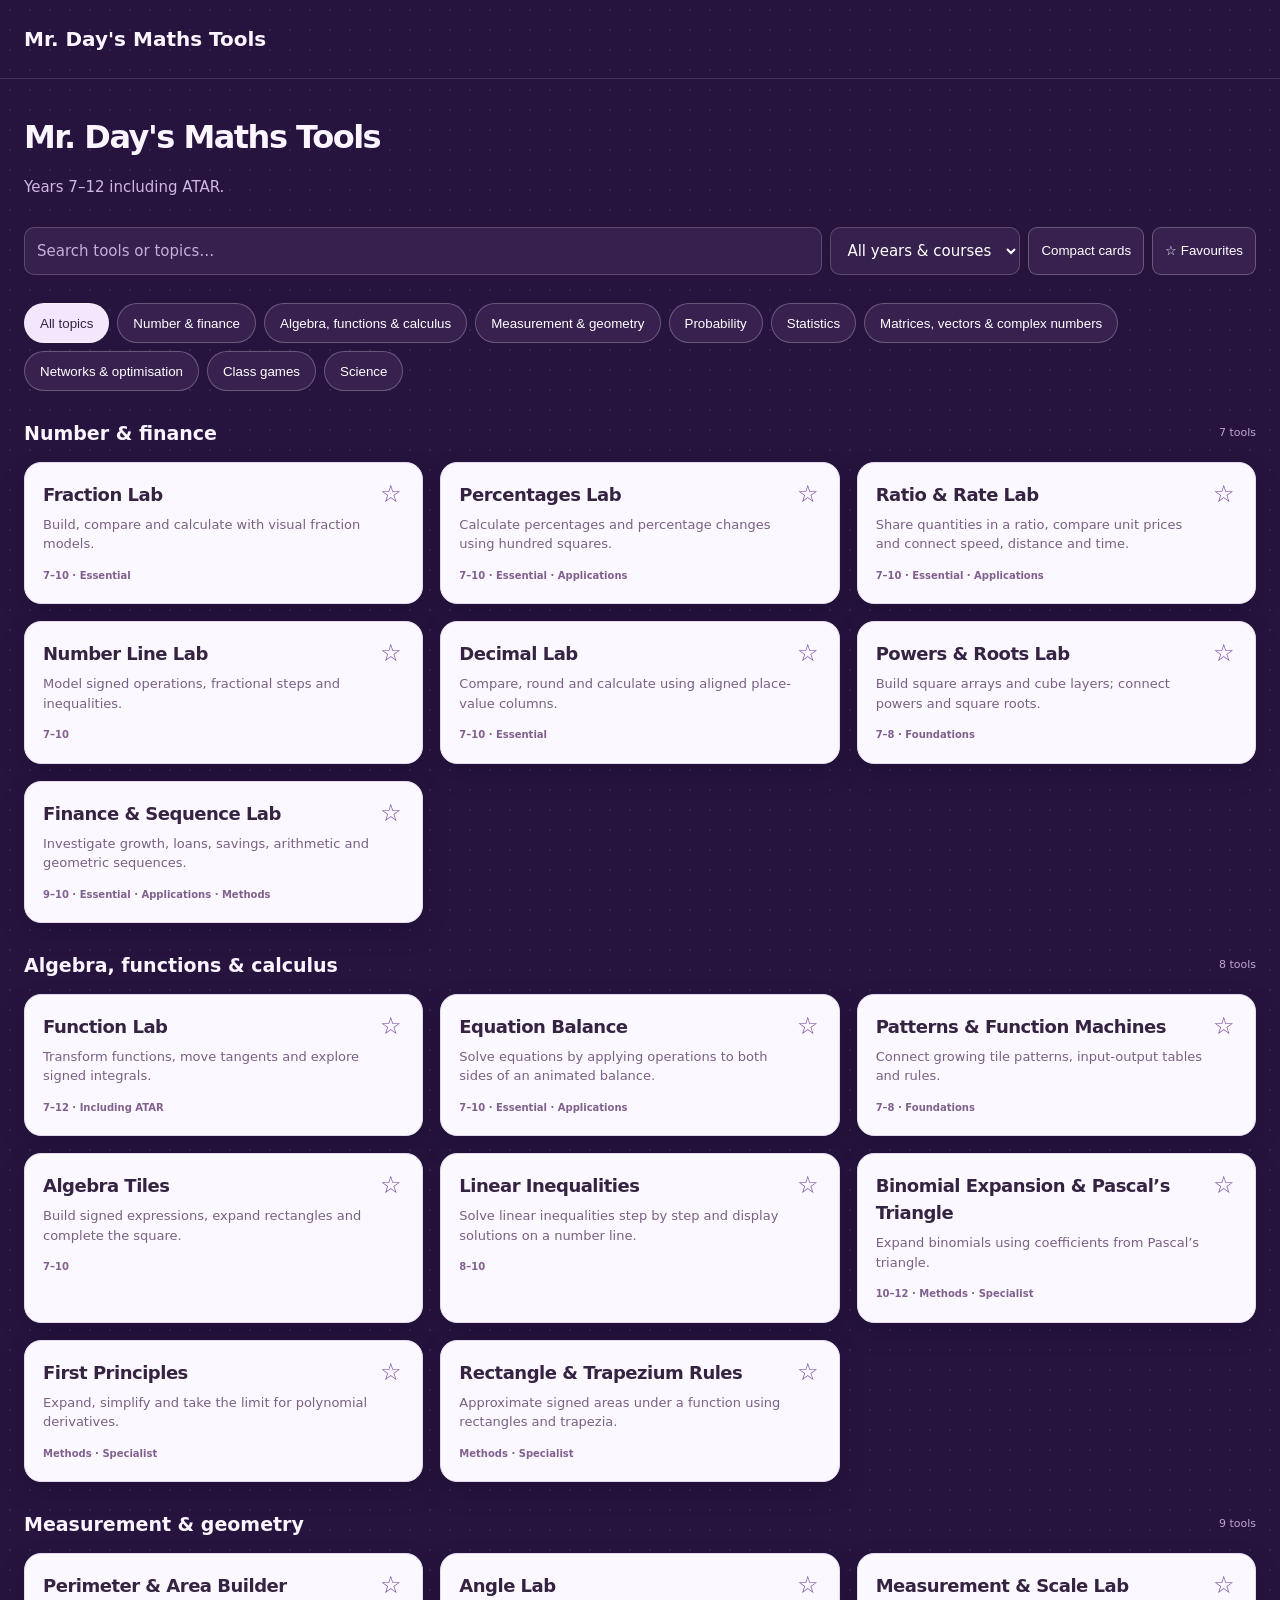
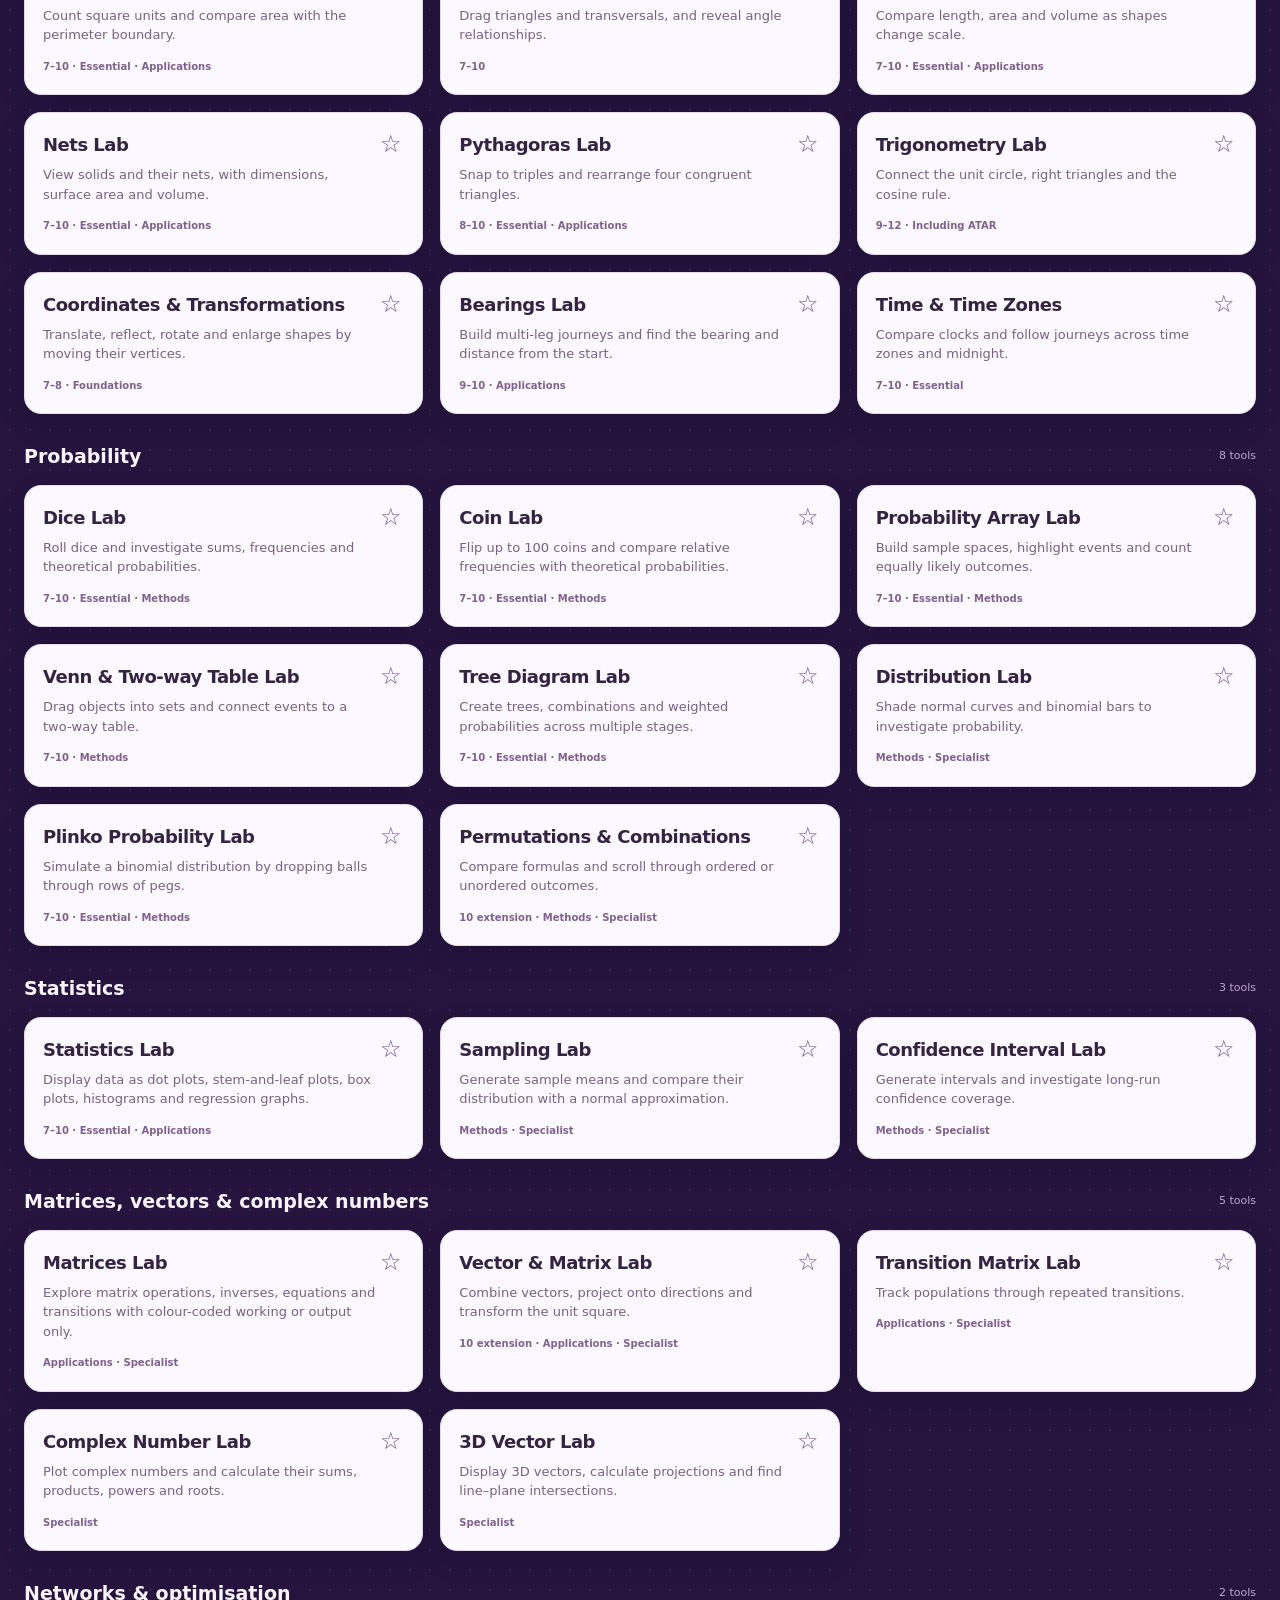
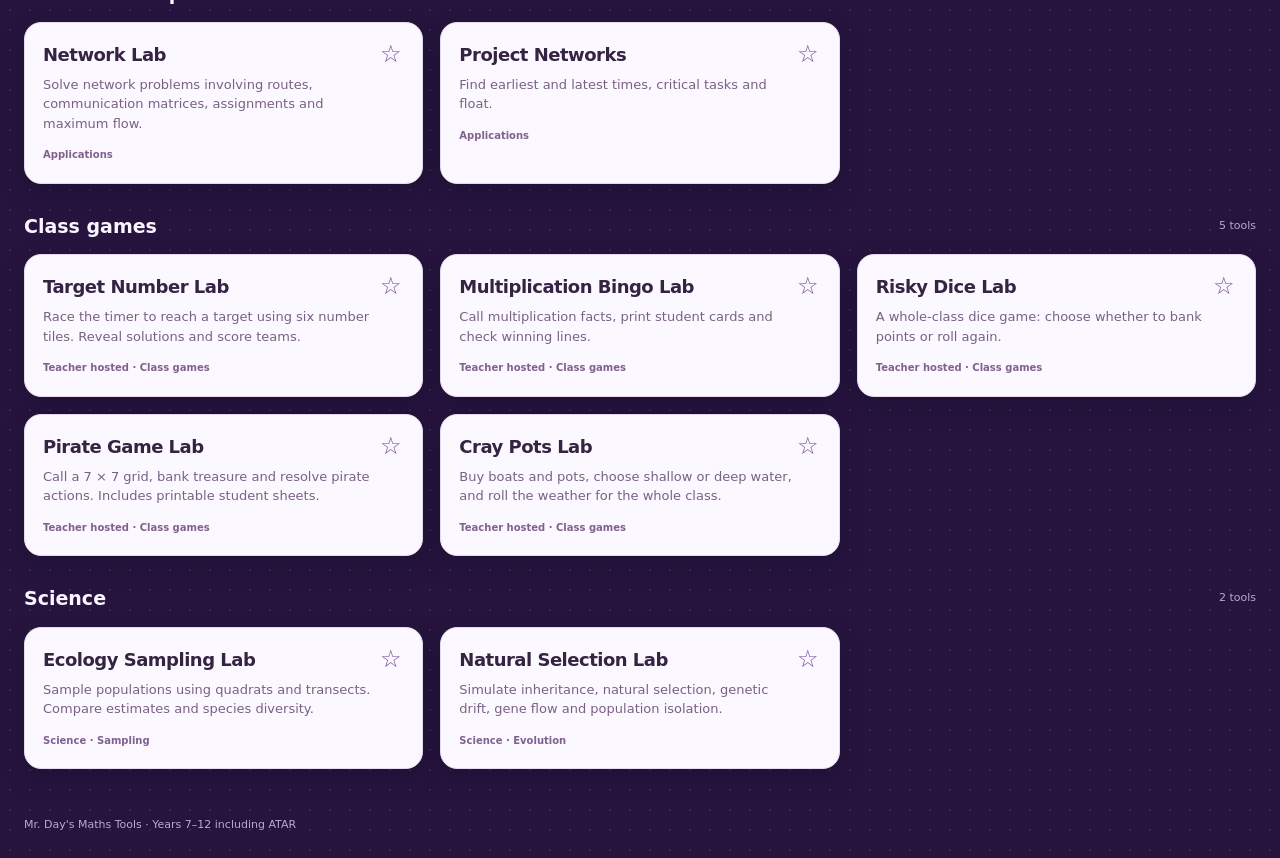
==== docs/index.html @ 94aa024f "Add Applications and Specialist matrices lab with colour-coded working" ====
<!doctype html><html lang="en"><head><meta charset="utf-8"><meta name="viewport" content="width=device-width,initial-scale=1"><meta name="description" content="Interactive mathematics tools for Years 7–12 including ATAR."><title>Mr. Day's Maths Tools</title><style>*{box-sizing:border-box}body{margin:0;background:#26143e radial-gradient(#b99bdf20 1px,transparent 1px);background-size:20px 20px;color:#faf5ff;font:15px/1.5 system-ui,sans-serif}header,main,footer{max-width:1280px;margin:auto;padding:24px}header{border-bottom:1px solid #ffffff20;font-size:20px;font-weight:750}h1{font-size:clamp(32px,4vw,48px);letter-spacing:-1.5px;margin:10px 0}p{color:#ceb8dc}.filters{display:flex;gap:12px;flex-wrap:wrap;margin:25px 0}input,select{font:inherit;border:1px solid #ffffff30;border-radius:10px;padding:12px;background:#36204e;color:#fff}input{flex:1;min-width:200px}input::placeholder{color:#c6aed9}.category{display:flex;justify-content:space-between;align-items:center;margin:28px 0 14px}h2{font-size:19px;margin:0}.category span{font-size:11px;color:#bea5d1}.cards{display:grid;grid-template-columns:repeat(3,1fr);gap:17px}.card{display:flex;flex-direction:column;text-decoration:none;color:#352342;background:#fcf8ff;border:1px solid #e5d9ee;border-radius:17px;padding:23px;box-shadow:0 10px 24px #10051f35;transition:transform .15s}.card:hover{transform:translateY(-3px)}.icon{font-size:38px;color:var(--accent);line-height:1.2}.card h3{font-size:21px;margin:15px 0 5px;letter-spacing:-.5px}.card p{color:#786183;font-size:13px;flex:1;margin:6px 0 14px}.meta{font-size:10px;font-weight:650;color:#80618e}.open{align-self:flex-start;background:#e7433d;color:white;padding:9px 13px;border-radius:8px;font-size:11px;font-weight:700;margin-top:16px}footer{font-size:11px;color:#bfa6d3}a:focus-visible,input:focus-visible,select:focus-visible{outline:3px solid #e5b95b;outline-offset:4px}[hidden]{display:none!important}#empty{padding:40px;color:#d7c1e6}@media(max-width:900px){.cards{grid-template-columns:repeat(2,1fr)}}@media(max-width:560px){.cards{grid-template-columns:1fr}header,main,footer{padding:18px}.filters select{width:100%}}@media(prefers-reduced-motion:reduce){.card{transition:none}}</style></head><body><header>Mr. Day's Maths Tools</header><main><h1>Mr. Day's Maths Tools</h1><p>Years 7–12 including ATAR.</p><div class="filters"><input id="search" aria-label="Search tools" placeholder="Search tools or topics…" type="search"><select id="course" aria-label="Filter by course"><option value="all">All year levels & courses</option value="junior">Years 7–10</option><option value="essential">Year 11–12 Essential (General)</option><option value="applications">Year 11–12 Applications (ATAR)</option><option value="methods">Year 11–12 Methods (ATAR)</option><option value="specialist">Year 11–12 Specialist (ATAR)</option></select></div><section><div class="category"><h2>Number &amp; finance</h2><span class="count">7 tools</span></div><div class="cards"><a class="card" href="fraction-lab/" data-course="junior essential" style="--accent:#168477"><div class="icon" aria-hidden="true">▥</div><h3>Fraction Lab</h3><p>Build, compare and calculate with visual fraction models.</p><span class="meta">7–10 · Essential</span><span class="open">Open tool ↗</span></a><a class="card" href="labs/#percentages" data-course="junior essential applications" style="--accent:#078477"><div class="icon" aria-hidden="true">%</div><h3>Percentages Lab</h3><p>Calculate percentages and percentage changes using hundred squares.</p><span class="meta">7–10 · Essential · Applications</span><span class="open">Open tool ↗</span></a><a class="card" href="labs/#ratios" data-course="junior essential applications" style="--accent:#8050b4"><div class="icon" aria-hidden="true">∶</div><h3>Ratio &amp; Rate Lab</h3><p>Share quantities in a ratio, compare unit prices and connect speed, distance and time.</p><span class="meta">7–10 · Essential · Applications</span><span class="open">Open tool ↗</span></a><a class="card" href="labs/#numberline" data-course="junior" style="--accent:#168477"><div class="icon" aria-hidden="true">↔</div><h3>Number Line Lab</h3><p>Model signed operations, fractional steps and inequalities.</p><span class="meta">7–10</span><span class="open">Open tool ↗</span></a><a class="card" href="labs/#decimals" data-course="junior essential" style="--accent:#078477"><div class="icon" aria-hidden="true">0.1</div><h3>Decimal Lab</h3><p>Compare, round and calculate using aligned place-value columns.</p><span class="meta">7–10 · Essential</span><span class="open">Open tool ↗</span></a><a class="card" href="labs/#powers" data-course="junior" style="--accent:#078477"><div class="icon" aria-hidden="true">n²</div><h3>Powers & Roots Lab</h3><p>Build square arrays and cube layers; connect powers and square roots.</p><span class="meta">7–8 · Foundations</span><span class="open">Open tool ↗</span></a><a class="card" href="labs/#finance" data-course="junior essential applications methods" style="--accent:#bd6d21"><div class="icon" aria-hidden="true">↗</div><h3>Finance &amp; Sequence Lab</h3><p>Investigate growth, loans, savings, arithmetic and geometric sequences.</p><span class="meta">9–10 · Essential · Applications · Methods</span><span class="open">Open tool ↗</span></a></div></section>
<section><div class="category"><h2>Algebra, functions &amp; calculus</h2><span class="count">8 tools</span></div><div class="cards"><a class="card" href="labs/#functions" data-course="junior essential applications methods specialist" style="--accent:#168477"><div class="icon" aria-hidden="true">ƒ</div><h3>Function Lab</h3><p>Transform functions, move tangents and explore signed integrals.</p><span class="meta">7–12 · Including ATAR</span><span class="open">Open tool ↗</span></a><a class="card" href="equation-balance/" data-course="junior essential applications" style="--accent:#8050b4"><div class="icon" aria-hidden="true">⚖</div><h3>Equation Balance</h3><p>Solve equations by applying operations to both sides of an animated balance.</p><span class="meta">7–10 · Essential · Applications</span><span class="open">Open tool ↗</span></a><a class="card" href="labs/#patterns" data-course="junior" style="--accent:#078477"><div class="icon" aria-hidden="true">→</div><h3>Patterns & Function Machines</h3><p>Connect growing tile patterns, input-output tables and rules.</p><span class="meta">7–8 · Foundations</span><span class="open">Open tool ↗</span></a><a class="card" href="labs/#tiles" data-course="junior" style="--accent:#168477"><div class="icon" aria-hidden="true">x²</div><h3>Algebra Tiles</h3><p>Build signed expressions, expand rectangles and complete the square.</p><span class="meta">7–10</span><span class="open">Open tool ↗</span></a><a class="card" href="labs/#inequalities" data-course="junior" style="--accent:#168477"><div class="icon" aria-hidden="true">≤</div><h3>Linear Inequalities</h3><p>Solve linear inequalities step by step and display solutions on a number line.</p><span class="meta">8–10</span><span class="open">Open tool ↗</span></a><a class="card" href="labs/#binomial" data-course="junior methods specialist" style="--accent:#168477"><div class="icon" aria-hidden="true">(a+b)ⁿ</div><h3>Binomial Expansion &amp; Pascal’s Triangle</h3><p>Expand binomials using coefficients from Pascal’s triangle.</p><span class="meta">10–12 · Methods · Specialist</span><span class="open">Open tool ↗</span></a><a class="card" href="labs/#calculus" data-course="methods specialist" style="--accent:#168477"><div class="icon" aria-hidden="true">∫</div><h3>First Principles</h3><p>Expand, simplify and take the limit for polynomial derivatives.</p><span class="meta">Methods · Specialist</span><span class="open">Open tool ↗</span></a><a class="card" href="labs/#integration" data-course="methods specialist" style="--accent:#168477"><div class="icon" aria-hidden="true">∫</div><h3>Rectangle &amp; Trapezium Rules</h3><p>Approximate signed areas under a function using rectangles and trapezia.</p><span class="meta">Methods · Specialist</span><span class="open">Open tool ↗</span></a></div></section>
<section><div class="category"><h2>Measurement &amp; geometry</h2><span class="count">9 tools</span></div><div class="cards"><a class="card" href="labs/#area" data-course="junior essential applications" style="--accent:#078477"><div class="icon" aria-hidden="true">▦</div><h3>Perimeter & Area Builder</h3><p>Count square units and compare area with the perimeter boundary.</p><span class="meta">7–10 · Essential · Applications</span><span class="open">Open tool ↗</span></a><a class="card" href="labs/#angles" data-course="junior" style="--accent:#168477"><div class="icon" aria-hidden="true">∠</div><h3>Angle Lab</h3><p>Drag triangles and transversals, and reveal angle relationships.</p><span class="meta">7–10</span><span class="open">Open tool ↗</span></a><a class="card" href="labs/#measurement" data-course="junior essential applications" style="--accent:#8050b4"><div class="icon" aria-hidden="true">◇</div><h3>Measurement &amp; Scale Lab</h3><p>Compare length, area and volume as shapes change scale.</p><span class="meta">7–10 · Essential · Applications</span><span class="open">Open tool ↗</span></a><a class="card" href="labs/#nets" data-course="junior essential applications" style="--accent:#168477"><div class="icon" aria-hidden="true">⬡</div><h3>Nets Lab</h3><p>View solids and their nets, with dimensions, surface area and volume.</p><span class="meta">7–10 · Essential · Applications</span><span class="open">Open tool ↗</span></a><a class="card" href="labs/#pythagoras" data-course="junior essential applications" style="--accent:#168477"><div class="icon" aria-hidden="true">√</div><h3>Pythagoras Lab</h3><p>Snap to triples and rearrange four congruent triangles.</p><span class="meta">8–10 · Essential · Applications</span><span class="open">Open tool ↗</span></a><a class="card" href="labs/#trigonometry" data-course="junior essential applications methods specialist" style="--accent:#168477"><div class="icon" aria-hidden="true">△</div><h3>Trigonometry Lab</h3><p>Connect the unit circle, right triangles and the cosine rule.</p><span class="meta">9–12 · Including ATAR</span><span class="open">Open tool ↗</span></a><a class="card" href="labs/#transformations" data-course="junior" style="--accent:#078477"><div class="icon" aria-hidden="true">↗</div><h3>Coordinates & Transformations</h3><p>Translate, reflect, rotate and enlarge shapes by moving their vertices.</p><span class="meta">7–8 · Foundations</span><span class="open">Open tool ↗</span></a><a class="card" href="labs/#bearings" data-course="junior applications" style="--accent:#287caf"><div class="icon" aria-hidden="true">↗</div><h3>Bearings Lab</h3><p>Build multi-leg journeys and find the bearing and distance from the start.</p><span class="meta">9–10 · Applications</span><span class="open">Open tool ↗</span></a><a class="card" href="labs/#timezones" data-course="junior essential" style="--accent:#078477"><div class="icon" aria-hidden="true">◷</div><h3>Time & Time Zones</h3><p>Compare clocks and follow journeys across time zones and midnight.</p><span class="meta">7–10 · Essential</span><span class="open">Open tool ↗</span></a></div></section>
<section><div class="category"><h2>Probability</h2><span class="count">8 tools</span></div><div class="cards"><a class="card" href="dice-lab/" data-course="junior essential methods" style="--accent:#bd6d21"><div class="icon" aria-hidden="true">⚄</div><h3>Dice Lab</h3><p>Roll dice and investigate sums, frequencies and theoretical probabilities.</p><span class="meta">7–10 · Essential · Methods</span><span class="open">Open tool ↗</span></a><a class="card" href="coin-lab/" data-course="junior essential methods" style="--accent:#8050b4"><div class="icon" aria-hidden="true">◉</div><h3>Coin Lab</h3><p>Flip up to 100 coins and compare relative frequencies with theoretical probabilities.</p><span class="meta">7–10 · Essential · Methods</span><span class="open">Open tool ↗</span></a><a class="card" href="labs/#arrays" data-course="junior essential methods" style="--accent:#8050b4"><div class="icon" aria-hidden="true">▦</div><h3>Probability Array Lab</h3><p>Build sample spaces, highlight events and count equally likely outcomes.</p><span class="meta">7–10 · Essential · Methods</span><span class="open">Open tool ↗</span></a><a class="card" href="labs/#venn" data-course="junior methods" style="--accent:#168477"><div class="icon" aria-hidden="true">∪</div><h3>Venn &amp; Two-way Table Lab</h3><p>Drag objects into sets and connect events to a two-way table.</p><span class="meta">7–10 · Methods</span><span class="open">Open tool ↗</span></a><a class="card" href="tree-lab/" data-course="junior essential methods" style="--accent:#168477"><div class="icon" aria-hidden="true">⑂</div><h3>Tree Diagram Lab</h3><p>Create trees, combinations and weighted probabilities across multiple stages.</p><span class="meta">7–10 · Essential · Methods</span><span class="open">Open tool ↗</span></a><a class="card" href="labs/#distributions" data-course="methods specialist" style="--accent:#bd6d21"><div class="icon" aria-hidden="true">∩</div><h3>Distribution Lab</h3><p>Shade normal curves and binomial bars to investigate probability.</p><span class="meta">Methods · Specialist</span><span class="open">Open tool ↗</span></a><a class="card" href="plinko-lab/" data-course="junior essential methods" style="--accent:#bd8a2e"><div class="icon" aria-hidden="true">⠿</div><h3>Plinko Probability Lab</h3><p>Simulate a binomial distribution by dropping balls through rows of pegs.</p><span class="meta">7–10 · Essential · Methods</span><span class="open">Open tool ↗</span></a><a class="card" href="labs/#counting" data-course="junior methods specialist" style="--accent:#168477"><div class="icon" aria-hidden="true">n!</div><h3>Permutations &amp; Combinations</h3><p>Compare formulas and scroll through ordered or unordered outcomes.</p><span class="meta">10 extension · Methods · Specialist</span><span class="open">Open tool ↗</span></a></div></section>
<section><div class="category"><h2>Statistics</h2><span class="count">3 tools</span></div><div class="cards"><a class="card" href="labs/#statistics" data-course="junior essential applications" style="--accent:#8050b4"><div class="icon" aria-hidden="true">▥</div><h3>Statistics Lab</h3><p>Display data as dot plots, stem-and-leaf plots, box plots, histograms and regression graphs.</p><span class="meta">7–10 · Essential · Applications</span><span class="open">Open tool ↗</span></a><a class="card" href="labs/#sampling" data-course="methods specialist" style="--accent:#168477"><div class="icon" aria-hidden="true">∿</div><h3>Sampling Lab</h3><p>Generate sample means and compare their distribution with a normal approximation.</p><span class="meta">Methods · Specialist</span><span class="open">Open tool ↗</span></a><a class="card" href="labs/#inference" data-course="methods specialist" style="--accent:#168477"><div class="icon" aria-hidden="true">↔</div><h3>Confidence Interval Lab</h3><p>Generate intervals and investigate long-run confidence coverage.</p><span class="meta">Methods · Specialist</span><span class="open">Open tool ↗</span></a></div></section>
<section><div class="category"><h2>Matrices, vectors &amp; complex numbers</h2><span class="count">5 tools</span></div><div class="cards"><a class="card" href="matrices-lab/" data-course="applications specialist" style="--accent:#8050b4"><div class="icon" aria-hidden="true">▦</div><h3>Matrices Lab</h3><p>Explore matrix operations, inverses, equations and transitions with colour-coded working or output only.</p><span class="meta">Applications · Specialist</span><span class="open">Open tool ↗</span></a><a class="card" href="labs/#vectors" data-course="junior applications specialist" style="--accent:#8050b4"><div class="icon" aria-hidden="true">↗</div><h3>Vector &amp; Matrix Lab</h3><p>Combine vectors, project onto directions and transform the unit square.</p><span class="meta">10 extension · Applications · Specialist</span><span class="open">Open tool ↗</span></a><a class="card" href="labs/#transitions" data-course="applications specialist" style="--accent:#168477"><div class="icon" aria-hidden="true">▦</div><h3>Transition Matrix Lab</h3><p>Track populations through repeated transitions.</p><span class="meta">Applications · Specialist</span><span class="open">Open tool ↗</span></a><a class="card" href="labs/#complex" data-course="specialist" style="--accent:#168477"><div class="icon" aria-hidden="true">ℂ</div><h3>Complex Number Lab</h3><p>Plot complex numbers and calculate their sums, products, powers and roots.</p><span class="meta">Specialist</span><span class="open">Open tool ↗</span></a><a class="card" href="labs/#vectors3" data-course="specialist" style="--accent:#168477"><div class="icon" aria-hidden="true">↗</div><h3>3D Vector Lab</h3><p>Display 3D vectors, calculate projections and find line–plane intersections.</p><span class="meta">Specialist</span><span class="open">Open tool ↗</span></a></div></section>
<section><div class="category"><h2>Networks &amp; optimisation</h2><span class="count">2 tools</span></div><div class="cards"><a class="card" href="labs/#networks" data-course="applications" style="--accent:#8050b4"><div class="icon" aria-hidden="true">⌘</div><h3>Network Lab</h3><p>Solve network problems involving routes, communication matrices, assignments and maximum flow.</p><span class="meta">Applications</span><span class="open">Open tool ↗</span></a><a class="card" href="labs/#projects" data-course="applications" style="--accent:#168477"><div class="icon" aria-hidden="true">⌘</div><h3>Project Networks</h3><p>Find earliest and latest times, critical tasks and float.</p><span class="meta">Applications</span><span class="open">Open tool ↗</span></a></div></section>
<section><div class="category"><h2>Class games</h2><span class="count">5 tools</span></div><div class="cards"><a class="card" href="class-games/#target" data-course="junior games" style="--accent:#98651b"><div class="icon" aria-hidden="true">🎯</div><h3>Target Number Lab</h3><p>Race the timer to reach a target using six number tiles. Reveal solutions and score teams.</p><span class="meta">Teacher hosted · Class games</span><span class="open">Open tool ↗</span></a><a class="card" href="class-games/#bingo" data-course="junior games" style="--accent:#98651b"><div class="icon" aria-hidden="true">▦</div><h3>Multiplication Bingo Lab</h3><p>Call multiplication facts, print student cards and check winning lines.</p><span class="meta">Teacher hosted · Class games</span><span class="open">Open tool ↗</span></a><a class="card" href="class-games/#risk" data-course="junior games" style="--accent:#98651b"><div class="icon" aria-hidden="true">🎲</div><h3>Risky Dice Lab</h3><p>A whole-class dice game: choose whether to bank points or roll again.</p><span class="meta">Teacher hosted · Class games</span><span class="open">Open tool ↗</span></a><a class="card" href="class-games/#pirate" data-course="junior games" style="--accent:#98651b"><div class="icon" aria-hidden="true">🏴‍☠️</div><h3>Pirate Game Lab</h3><p>Call a 7 × 7 grid, bank treasure and resolve pirate actions. Includes printable student sheets.</p><span class="meta">Teacher hosted · Class games</span><span class="open">Open tool ↗</span></a><a class="card" href="class-games/#cray" data-course="junior games" style="--accent:#98651b"><div class="icon" aria-hidden="true">🦞</div><h3>Cray Pots Lab</h3><p>Buy boats and pots, choose shallow or deep water, and roll the weather for the whole class.</p><span class="meta">Teacher hosted · Class games</span><span class="open">Open tool ↗</span></a></div></section>
<section><div class="category"><h2>Science</h2><span class="count">2 tools</span></div><div class="cards"><a class="card" href="ecology-lab/" data-course="junior science" style="--accent:#228467"><div class="icon" aria-hidden="true">✳</div><h3>Ecology Sampling Lab</h3><p>Sample populations using quadrats and transects. Compare estimates and species diversity.</p><span class="meta">Science · Sampling</span><span class="open">Open tool ↗</span></a><a class="card" href="natural-selection-lab/" data-course="junior science" style="--accent:#7651b1"><div class="icon" aria-hidden="true">🧬</div><h3>Natural Selection Lab</h3><p>Simulate inheritance, natural selection, genetic drift, gene flow and population isolation.</p><span class="meta">Science · Evolution</span><span class="open">Open tool ↗</span></a></div></section><div id="empty" hidden>No matching tools. Try another topic or course.</div></main><footer>Mr. Day's Maths Tools · Years 7–12 including ATAR</footer><script>function filter(){const q=document.getElementById('search').value.toLowerCase().trim(),c=document.getElementById('course').value;let count=0;document.querySelectorAll('.card').forEach(a=>{a.hidden=!(a.textContent.toLowerCase().includes(q)&&(c==='all'||a.dataset.course.split(' ').includes(c)));if(!a.hidden)count++});document.querySelectorAll('section').forEach(s=>{const n=[...s.querySelectorAll('.card')].filter(a=>!a.hidden).length;s.hidden=!n;s.querySelector('.count').textContent=n+' '+(n===1?'tool':'tools')});document.getElementById('empty').hidden=count>0}document.getElementById('search').oninput=filter;document.getElementById('course').onchange=filter;filter();</script><script src="classroom.js?v=20261030a"></script></body></html>
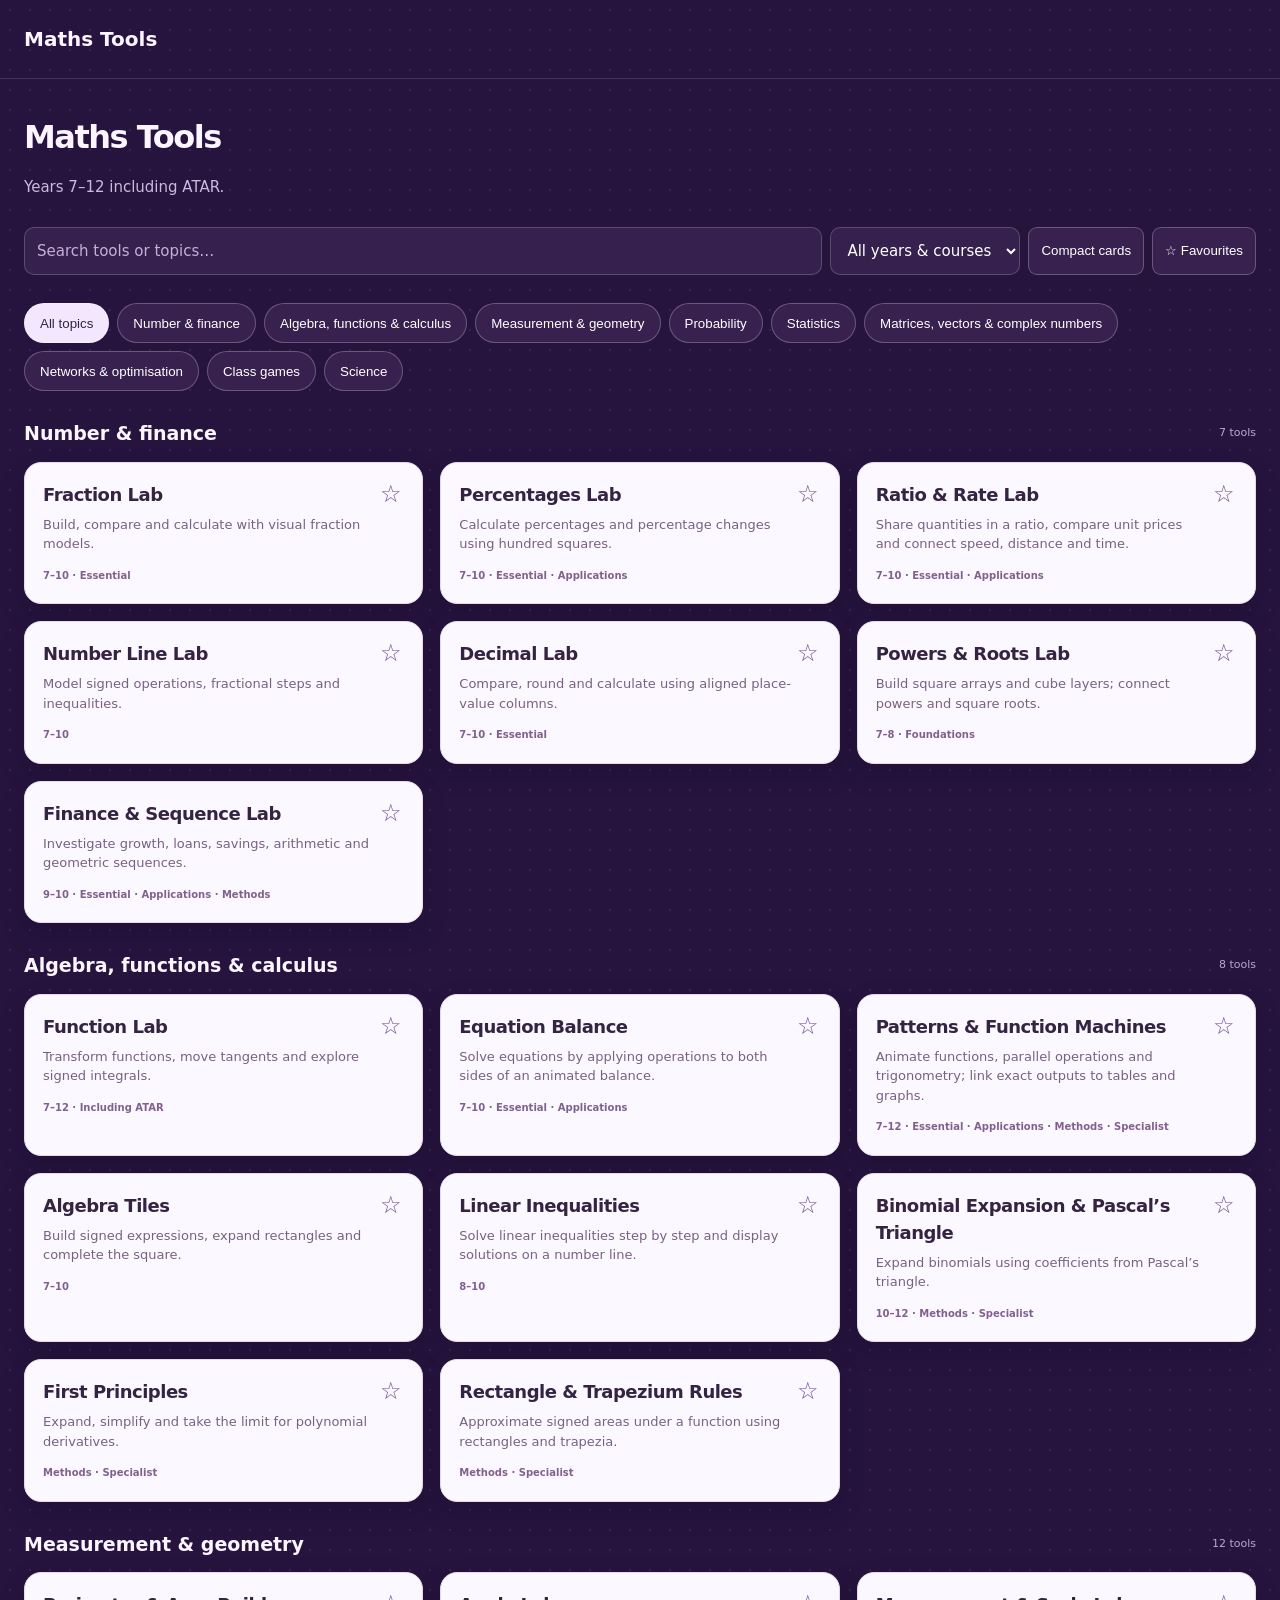
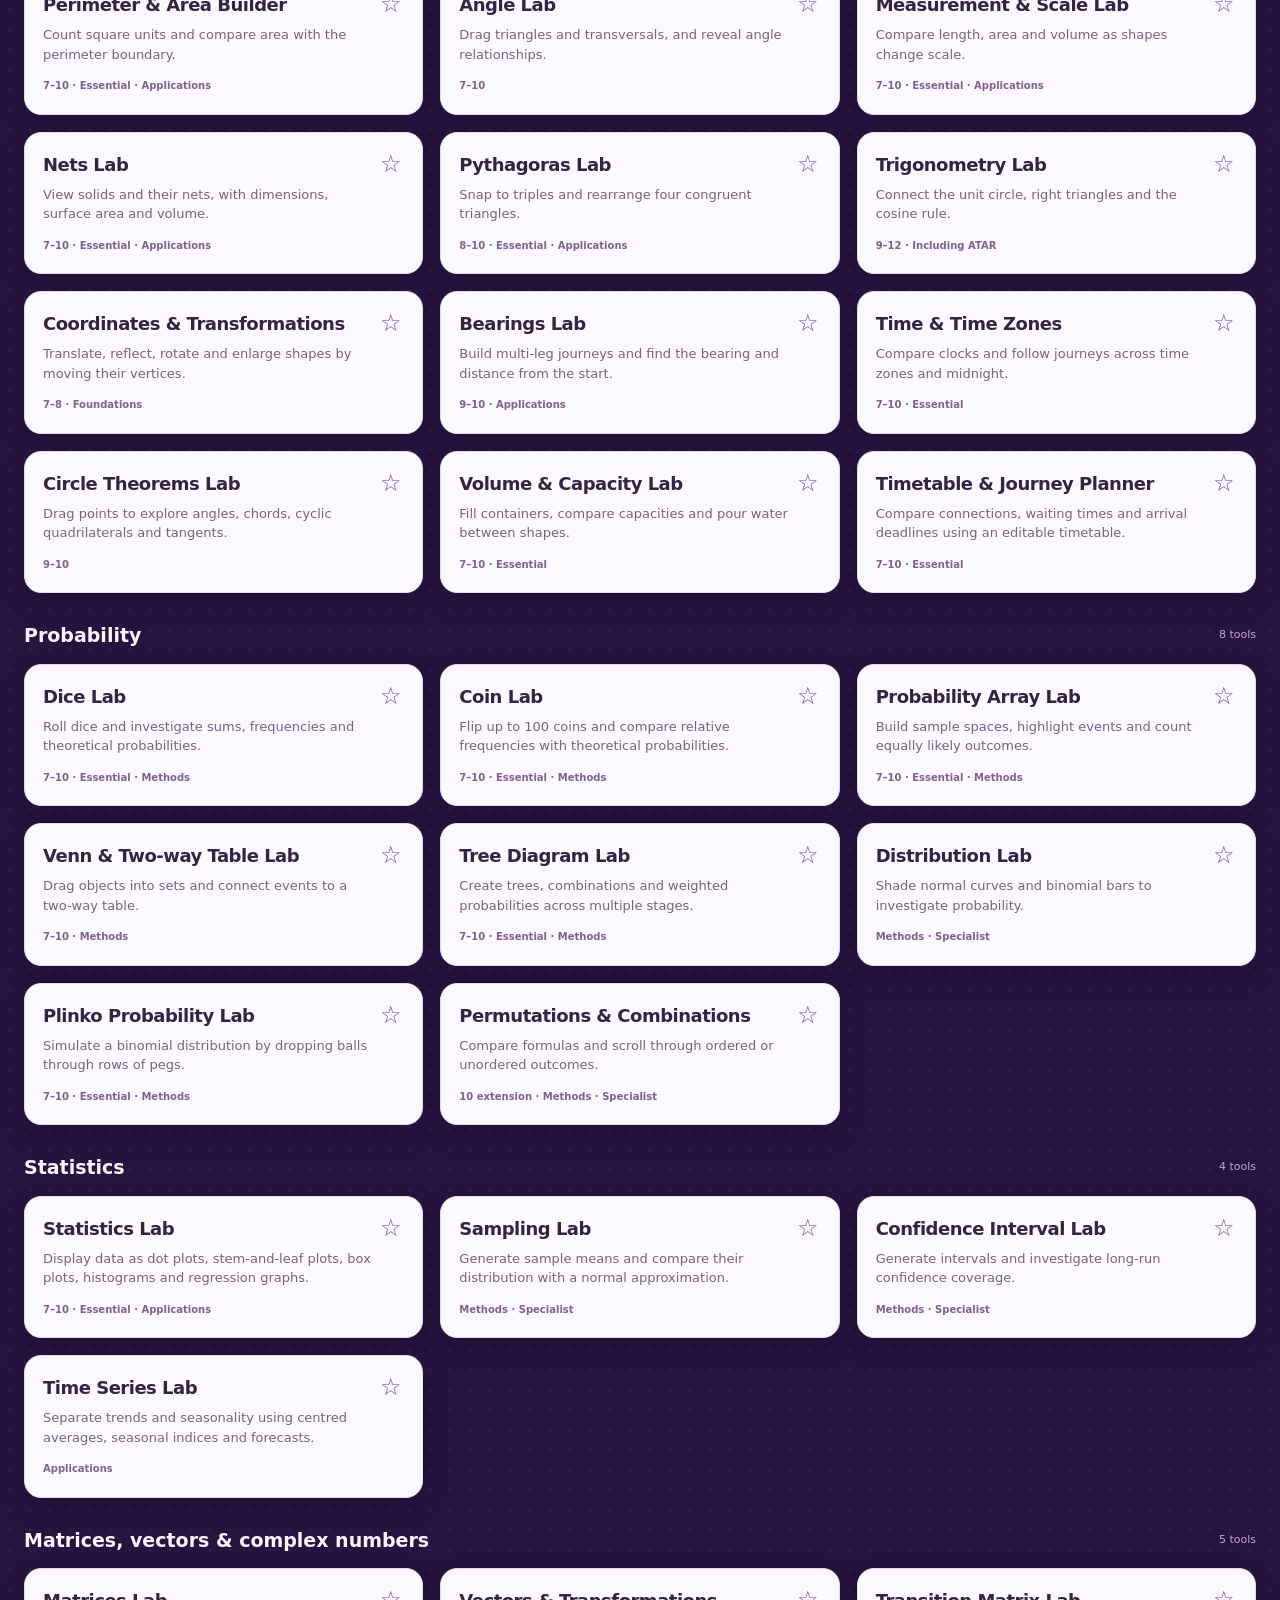
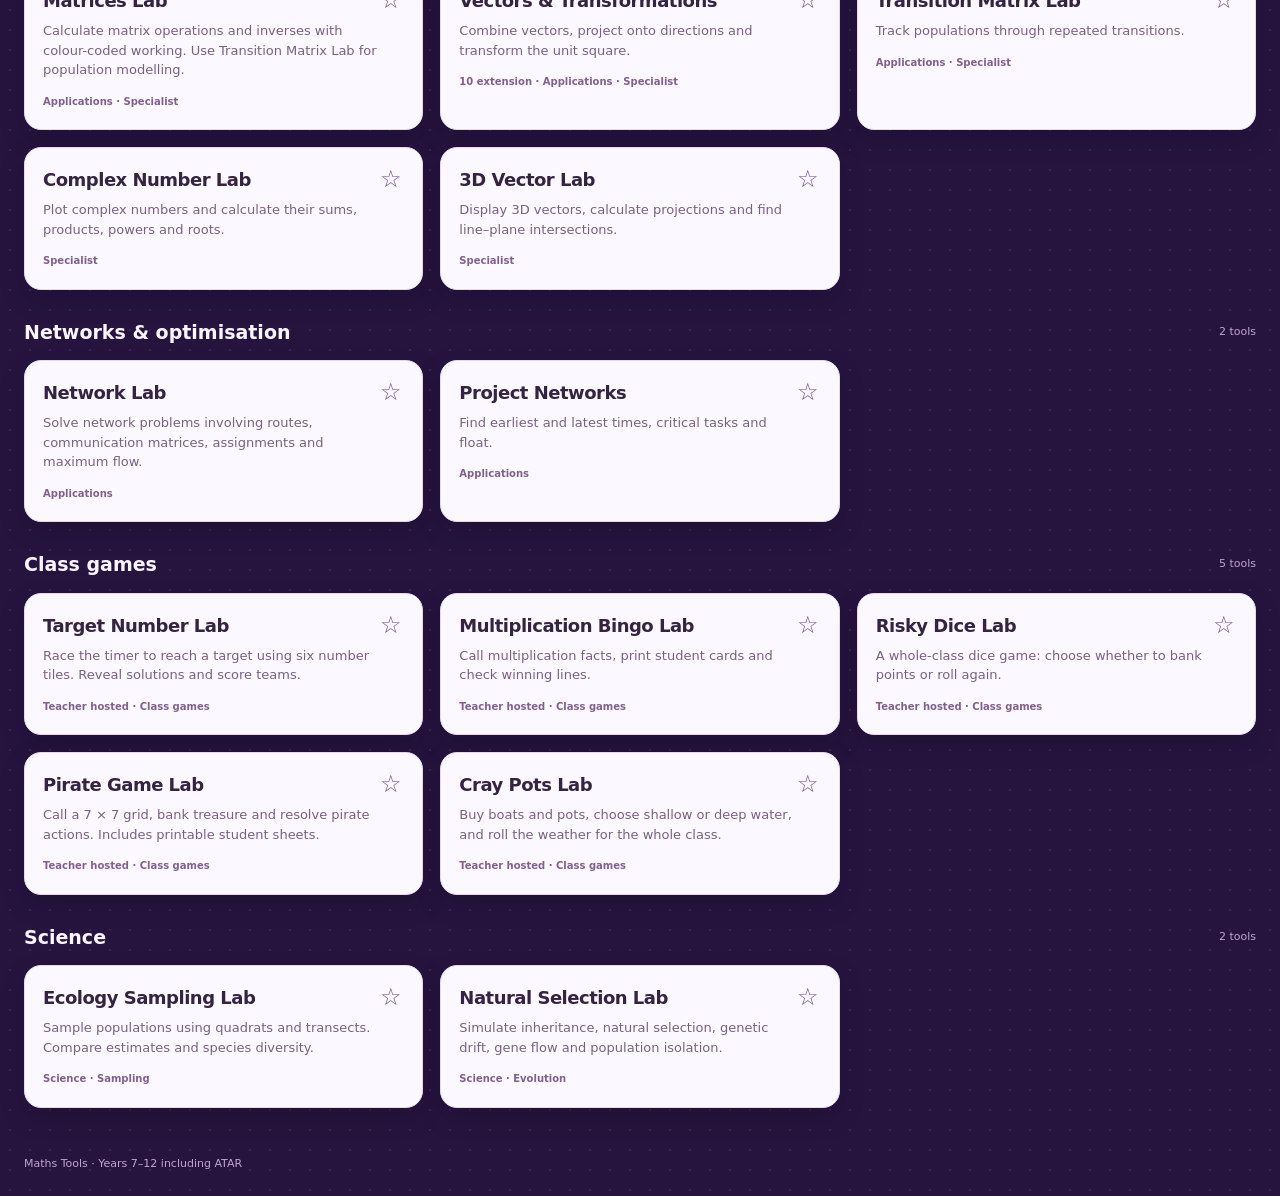
==== commit 6c0e9e6b: "Add four classroom labs and improve teaching controls, notation, exports and investigations" ====
--- a/docs/index.html
+++ b/docs/index.html
@@ -1,9 +1,9 @@
-<!doctype html><html lang="en"><head><meta charset="utf-8"><meta name="viewport" content="width=device-width,initial-scale=1"><meta name="description" content="Interactive mathematics tools for Years 7–12 including ATAR."><title>Mr. Day's Maths Tools</title><style>*{box-sizing:border-box}body{margin:0;background:#26143e radial-gradient(#b99bdf20 1px,transparent 1px);background-size:20px 20px;color:#faf5ff;font:15px/1.5 system-ui,sans-serif}header,main,footer{max-width:1280px;margin:auto;padding:24px}header{border-bottom:1px solid #ffffff20;font-size:20px;font-weight:750}h1{font-size:clamp(32px,4vw,48px);letter-spacing:-1.5px;margin:10px 0}p{color:#ceb8dc}.filters{display:flex;gap:12px;flex-wrap:wrap;margin:25px 0}input,select{font:inherit;border:1px solid #ffffff30;border-radius:10px;padding:12px;background:#36204e;color:#fff}input{flex:1;min-width:200px}input::placeholder{color:#c6aed9}.category{display:flex;justify-content:space-between;align-items:center;margin:28px 0 14px}h2{font-size:19px;margin:0}.category span{font-size:11px;color:#bea5d1}.cards{display:grid;grid-template-columns:repeat(3,1fr);gap:17px}.card{display:flex;flex-direction:column;text-decoration:none;color:#352342;background:#fcf8ff;border:1px solid #e5d9ee;border-radius:17px;padding:23px;box-shadow:0 10px 24px #10051f35;transition:transform .15s}.card:hover{transform:translateY(-3px)}.icon{font-size:38px;color:var(--accent);line-height:1.2}.card h3{font-size:21px;margin:15px 0 5px;letter-spacing:-.5px}.card p{color:#786183;font-size:13px;flex:1;margin:6px 0 14px}.meta{font-size:10px;font-weight:650;color:#80618e}.open{align-self:flex-start;background:#e7433d;color:white;padding:9px 13px;border-radius:8px;font-size:11px;font-weight:700;margin-top:16px}footer{font-size:11px;color:#bfa6d3}a:focus-visible,input:focus-visible,select:focus-visible{outline:3px solid #e5b95b;outline-offset:4px}[hidden]{display:none!important}#empty{padding:40px;color:#d7c1e6}@media(max-width:900px){.cards{grid-template-columns:repeat(2,1fr)}}@media(max-width:560px){.cards{grid-template-columns:1fr}header,main,footer{padding:18px}.filters select{width:100%}}@media(prefers-reduced-motion:reduce){.card{transition:none}}</style></head><body><header>Mr. Day's Maths Tools</header><main><h1>Mr. Day's Maths Tools</h1><p>Years 7–12 including ATAR.</p><div class="filters"><input id="search" aria-label="Search tools" placeholder="Search tools or topics…" type="search"><select id="course" aria-label="Filter by course"><option value="all">All year levels & courses</option value="junior">Years 7–10</option><option value="essential">Year 11–12 Essential (General)</option><option value="applications">Year 11–12 Applications (ATAR)</option><option value="methods">Year 11–12 Methods (ATAR)</option><option value="specialist">Year 11–12 Specialist (ATAR)</option></select></div><section><div class="category"><h2>Number &amp; finance</h2><span class="count">7 tools</span></div><div class="cards"><a class="card" href="fraction-lab/" data-course="junior essential" style="--accent:#168477"><div class="icon" aria-hidden="true">▥</div><h3>Fraction Lab</h3><p>Build, compare and calculate with visual fraction models.</p><span class="meta">7–10 · Essential</span><span class="open">Open tool ↗</span></a><a class="card" href="labs/#percentages" data-course="junior essential applications" style="--accent:#078477"><div class="icon" aria-hidden="true">%</div><h3>Percentages Lab</h3><p>Calculate percentages and percentage changes using hundred squares.</p><span class="meta">7–10 · Essential · Applications</span><span class="open">Open tool ↗</span></a><a class="card" href="labs/#ratios" data-course="junior essential applications" style="--accent:#8050b4"><div class="icon" aria-hidden="true">∶</div><h3>Ratio &amp; Rate Lab</h3><p>Share quantities in a ratio, compare unit prices and connect speed, distance and time.</p><span class="meta">7–10 · Essential · Applications</span><span class="open">Open tool ↗</span></a><a class="card" href="labs/#numberline" data-course="junior" style="--accent:#168477"><div class="icon" aria-hidden="true">↔</div><h3>Number Line Lab</h3><p>Model signed operations, fractional steps and inequalities.</p><span class="meta">7–10</span><span class="open">Open tool ↗</span></a><a class="card" href="labs/#decimals" data-course="junior essential" style="--accent:#078477"><div class="icon" aria-hidden="true">0.1</div><h3>Decimal Lab</h3><p>Compare, round and calculate using aligned place-value columns.</p><span class="meta">7–10 · Essential</span><span class="open">Open tool ↗</span></a><a class="card" href="labs/#powers" data-course="junior" style="--accent:#078477"><div class="icon" aria-hidden="true">n²</div><h3>Powers & Roots Lab</h3><p>Build square arrays and cube layers; connect powers and square roots.</p><span class="meta">7–8 · Foundations</span><span class="open">Open tool ↗</span></a><a class="card" href="labs/#finance" data-course="junior essential applications methods" style="--accent:#bd6d21"><div class="icon" aria-hidden="true">↗</div><h3>Finance &amp; Sequence Lab</h3><p>Investigate growth, loans, savings, arithmetic and geometric sequences.</p><span class="meta">9–10 · Essential · Applications · Methods</span><span class="open">Open tool ↗</span></a></div></section>
-<section><div class="category"><h2>Algebra, functions &amp; calculus</h2><span class="count">8 tools</span></div><div class="cards"><a class="card" href="labs/#functions" data-course="junior essential applications methods specialist" style="--accent:#168477"><div class="icon" aria-hidden="true">ƒ</div><h3>Function Lab</h3><p>Transform functions, move tangents and explore signed integrals.</p><span class="meta">7–12 · Including ATAR</span><span class="open">Open tool ↗</span></a><a class="card" href="equation-balance/" data-course="junior essential applications" style="--accent:#8050b4"><div class="icon" aria-hidden="true">⚖</div><h3>Equation Balance</h3><p>Solve equations by applying operations to both sides of an animated balance.</p><span class="meta">7–10 · Essential · Applications</span><span class="open">Open tool ↗</span></a><a class="card" href="labs/#patterns" data-course="junior" style="--accent:#078477"><div class="icon" aria-hidden="true">→</div><h3>Patterns & Function Machines</h3><p>Connect growing tile patterns, input-output tables and rules.</p><span class="meta">7–8 · Foundations</span><span class="open">Open tool ↗</span></a><a class="card" href="labs/#tiles" data-course="junior" style="--accent:#168477"><div class="icon" aria-hidden="true">x²</div><h3>Algebra Tiles</h3><p>Build signed expressions, expand rectangles and complete the square.</p><span class="meta">7–10</span><span class="open">Open tool ↗</span></a><a class="card" href="labs/#inequalities" data-course="junior" style="--accent:#168477"><div class="icon" aria-hidden="true">≤</div><h3>Linear Inequalities</h3><p>Solve linear inequalities step by step and display solutions on a number line.</p><span class="meta">8–10</span><span class="open">Open tool ↗</span></a><a class="card" href="labs/#binomial" data-course="junior methods specialist" style="--accent:#168477"><div class="icon" aria-hidden="true">(a+b)ⁿ</div><h3>Binomial Expansion &amp; Pascal’s Triangle</h3><p>Expand binomials using coefficients from Pascal’s triangle.</p><span class="meta">10–12 · Methods · Specialist</span><span class="open">Open tool ↗</span></a><a class="card" href="labs/#calculus" data-course="methods specialist" style="--accent:#168477"><div class="icon" aria-hidden="true">∫</div><h3>First Principles</h3><p>Expand, simplify and take the limit for polynomial derivatives.</p><span class="meta">Methods · Specialist</span><span class="open">Open tool ↗</span></a><a class="card" href="labs/#integration" data-course="methods specialist" style="--accent:#168477"><div class="icon" aria-hidden="true">∫</div><h3>Rectangle &amp; Trapezium Rules</h3><p>Approximate signed areas under a function using rectangles and trapezia.</p><span class="meta">Methods · Specialist</span><span class="open">Open tool ↗</span></a></div></section>
-<section><div class="category"><h2>Measurement &amp; geometry</h2><span class="count">9 tools</span></div><div class="cards"><a class="card" href="labs/#area" data-course="junior essential applications" style="--accent:#078477"><div class="icon" aria-hidden="true">▦</div><h3>Perimeter & Area Builder</h3><p>Count square units and compare area with the perimeter boundary.</p><span class="meta">7–10 · Essential · Applications</span><span class="open">Open tool ↗</span></a><a class="card" href="labs/#angles" data-course="junior" style="--accent:#168477"><div class="icon" aria-hidden="true">∠</div><h3>Angle Lab</h3><p>Drag triangles and transversals, and reveal angle relationships.</p><span class="meta">7–10</span><span class="open">Open tool ↗</span></a><a class="card" href="labs/#measurement" data-course="junior essential applications" style="--accent:#8050b4"><div class="icon" aria-hidden="true">◇</div><h3>Measurement &amp; Scale Lab</h3><p>Compare length, area and volume as shapes change scale.</p><span class="meta">7–10 · Essential · Applications</span><span class="open">Open tool ↗</span></a><a class="card" href="labs/#nets" data-course="junior essential applications" style="--accent:#168477"><div class="icon" aria-hidden="true">⬡</div><h3>Nets Lab</h3><p>View solids and their nets, with dimensions, surface area and volume.</p><span class="meta">7–10 · Essential · Applications</span><span class="open">Open tool ↗</span></a><a class="card" href="labs/#pythagoras" data-course="junior essential applications" style="--accent:#168477"><div class="icon" aria-hidden="true">√</div><h3>Pythagoras Lab</h3><p>Snap to triples and rearrange four congruent triangles.</p><span class="meta">8–10 · Essential · Applications</span><span class="open">Open tool ↗</span></a><a class="card" href="labs/#trigonometry" data-course="junior essential applications methods specialist" style="--accent:#168477"><div class="icon" aria-hidden="true">△</div><h3>Trigonometry Lab</h3><p>Connect the unit circle, right triangles and the cosine rule.</p><span class="meta">9–12 · Including ATAR</span><span class="open">Open tool ↗</span></a><a class="card" href="labs/#transformations" data-course="junior" style="--accent:#078477"><div class="icon" aria-hidden="true">↗</div><h3>Coordinates & Transformations</h3><p>Translate, reflect, rotate and enlarge shapes by moving their vertices.</p><span class="meta">7–8 · Foundations</span><span class="open">Open tool ↗</span></a><a class="card" href="labs/#bearings" data-course="junior applications" style="--accent:#287caf"><div class="icon" aria-hidden="true">↗</div><h3>Bearings Lab</h3><p>Build multi-leg journeys and find the bearing and distance from the start.</p><span class="meta">9–10 · Applications</span><span class="open">Open tool ↗</span></a><a class="card" href="labs/#timezones" data-course="junior essential" style="--accent:#078477"><div class="icon" aria-hidden="true">◷</div><h3>Time & Time Zones</h3><p>Compare clocks and follow journeys across time zones and midnight.</p><span class="meta">7–10 · Essential</span><span class="open">Open tool ↗</span></a></div></section>
+<!doctype html><html lang="en"><head><meta charset="utf-8"><meta name="viewport" content="width=device-width,initial-scale=1"><meta name="description" content="Interactive mathematics tools for Years 7–12 including ATAR."><title>Maths Tools</title><style>*{box-sizing:border-box}body{margin:0;background:#26143e radial-gradient(#b99bdf20 1px,transparent 1px);background-size:20px 20px;color:#faf5ff;font:15px/1.5 system-ui,sans-serif}header,main,footer{max-width:1280px;margin:auto;padding:24px}header{border-bottom:1px solid #ffffff20;font-size:20px;font-weight:750}h1{font-size:clamp(32px,4vw,48px);letter-spacing:-1.5px;margin:10px 0}p{color:#ceb8dc}.filters{display:flex;gap:12px;flex-wrap:wrap;margin:25px 0}input,select{font:inherit;border:1px solid #ffffff30;border-radius:10px;padding:12px;background:#36204e;color:#fff}input{flex:1;min-width:200px}input::placeholder{color:#c6aed9}.category{display:flex;justify-content:space-between;align-items:center;margin:28px 0 14px}h2{font-size:19px;margin:0}.category span{font-size:11px;color:#bea5d1}.cards{display:grid;grid-template-columns:repeat(3,1fr);gap:17px}.card{display:flex;flex-direction:column;text-decoration:none;color:#352342;background:#fcf8ff;border:1px solid #e5d9ee;border-radius:17px;padding:23px;box-shadow:0 10px 24px #10051f35;transition:transform .15s}.card:hover{transform:translateY(-3px)}.icon{font-size:38px;color:var(--accent);line-height:1.2}.card h3{font-size:21px;margin:15px 0 5px;letter-spacing:-.5px}.card p{color:#786183;font-size:13px;flex:1;margin:6px 0 14px}.meta{font-size:10px;font-weight:650;color:#80618e}.open{align-self:flex-start;background:#e7433d;color:white;padding:9px 13px;border-radius:8px;font-size:11px;font-weight:700;margin-top:16px}footer{font-size:11px;color:#bfa6d3}a:focus-visible,input:focus-visible,select:focus-visible{outline:3px solid #e5b95b;outline-offset:4px}[hidden]{display:none!important}#empty{padding:40px;color:#d7c1e6}@media(max-width:900px){.cards{grid-template-columns:repeat(2,1fr)}}@media(max-width:560px){.cards{grid-template-columns:1fr}header,main,footer{padding:18px}.filters select{width:100%}}@media(prefers-reduced-motion:reduce){.card{transition:none}}</style></head><body><header>Maths Tools</header><main><h1>Maths Tools</h1><p>Years 7–12 including ATAR.</p><div class="filters"><input id="search" aria-label="Search tools" placeholder="Search tools or topics…" type="search"><select id="course" aria-label="Filter by course"><option value="all">All year levels & courses</option value="junior">Years 7–10</option><option value="essential">Year 11–12 Essential (General)</option><option value="applications">Year 11–12 Applications (ATAR)</option><option value="methods">Year 11–12 Methods (ATAR)</option><option value="specialist">Year 11–12 Specialist (ATAR)</option></select></div><section><div class="category"><h2>Number &amp; finance</h2><span class="count">7 tools</span></div><div class="cards"><a class="card" href="fraction-lab/" data-course="junior essential" style="--accent:#168477"><div class="icon" aria-hidden="true">▥</div><h3>Fraction Lab</h3><p>Build, compare and calculate with visual fraction models.</p><span class="meta">7–10 · Essential</span><span class="open">Open tool ↗</span></a><a class="card" href="labs/#percentages" data-course="junior essential applications" style="--accent:#078477"><div class="icon" aria-hidden="true">%</div><h3>Percentages Lab</h3><p>Calculate percentages and percentage changes using hundred squares.</p><span class="meta">7–10 · Essential · Applications</span><span class="open">Open tool ↗</span></a><a class="card" href="labs/#ratios" data-course="junior essential applications" style="--accent:#8050b4"><div class="icon" aria-hidden="true">∶</div><h3>Ratio &amp; Rate Lab</h3><p>Share quantities in a ratio, compare unit prices and connect speed, distance and time.</p><span class="meta">7–10 · Essential · Applications</span><span class="open">Open tool ↗</span></a><a class="card" href="labs/#numberline" data-course="junior" style="--accent:#168477"><div class="icon" aria-hidden="true">↔</div><h3>Number Line Lab</h3><p>Model signed operations, fractional steps and inequalities.</p><span class="meta">7–10</span><span class="open">Open tool ↗</span></a><a class="card" href="labs/#decimals" data-course="junior essential" style="--accent:#078477"><div class="icon" aria-hidden="true">0.1</div><h3>Decimal Lab</h3><p>Compare, round and calculate using aligned place-value columns.</p><span class="meta">7–10 · Essential</span><span class="open">Open tool ↗</span></a><a class="card" href="labs/#powers" data-course="junior" style="--accent:#078477"><div class="icon" aria-hidden="true">n²</div><h3>Powers & Roots Lab</h3><p>Build square arrays and cube layers; connect powers and square roots.</p><span class="meta">7–8 · Foundations</span><span class="open">Open tool ↗</span></a><a class="card" href="labs/#finance" data-course="junior essential applications methods" style="--accent:#bd6d21"><div class="icon" aria-hidden="true">↗</div><h3>Finance &amp; Sequence Lab</h3><p>Investigate growth, loans, savings, arithmetic and geometric sequences.</p><span class="meta">9–10 · Essential · Applications · Methods</span><span class="open">Open tool ↗</span></a></div></section>
+<section><div class="category"><h2>Algebra, functions &amp; calculus</h2><span class="count">8 tools</span></div><div class="cards"><a class="card" href="labs/#functions" data-course="junior essential applications methods specialist" style="--accent:#168477"><div class="icon" aria-hidden="true">ƒ</div><h3>Function Lab</h3><p>Transform functions, move tangents and explore signed integrals.</p><span class="meta">7–12 · Including ATAR</span><span class="open">Open tool ↗</span></a><a class="card" href="equation-balance/" data-course="junior essential applications" style="--accent:#8050b4"><div class="icon" aria-hidden="true">⚖</div><h3>Equation Balance</h3><p>Solve equations by applying operations to both sides of an animated balance.</p><span class="meta">7–10 · Essential · Applications</span><span class="open">Open tool ↗</span></a><a class="card" href="labs/#patterns" data-course="junior essential applications methods specialist" style="--accent:#078477"><div class="icon" aria-hidden="true">→</div><h3>Patterns & Function Machines</h3><p>Animate functions, parallel operations and trigonometry; link exact outputs to tables and graphs.</p><span class="meta">7–12 · Essential · Applications · Methods · Specialist</span><span class="open">Open tool ↗</span></a><a class="card" href="labs/#tiles" data-course="junior" style="--accent:#168477"><div class="icon" aria-hidden="true">x²</div><h3>Algebra Tiles</h3><p>Build signed expressions, expand rectangles and complete the square.</p><span class="meta">7–10</span><span class="open">Open tool ↗</span></a><a class="card" href="labs/#inequalities" data-course="junior" style="--accent:#168477"><div class="icon" aria-hidden="true">≤</div><h3>Linear Inequalities</h3><p>Solve linear inequalities step by step and display solutions on a number line.</p><span class="meta">8–10</span><span class="open">Open tool ↗</span></a><a class="card" href="labs/#binomial" data-course="junior methods specialist" style="--accent:#168477"><div class="icon" aria-hidden="true">(a+b)ⁿ</div><h3>Binomial Expansion &amp; Pascal’s Triangle</h3><p>Expand binomials using coefficients from Pascal’s triangle.</p><span class="meta">10–12 · Methods · Specialist</span><span class="open">Open tool ↗</span></a><a class="card" href="labs/#calculus" data-course="methods specialist" style="--accent:#168477"><div class="icon" aria-hidden="true">∫</div><h3>First Principles</h3><p>Expand, simplify and take the limit for polynomial derivatives.</p><span class="meta">Methods · Specialist</span><span class="open">Open tool ↗</span></a><a class="card" href="labs/#integration" data-course="methods specialist" style="--accent:#168477"><div class="icon" aria-hidden="true">∫</div><h3>Rectangle &amp; Trapezium Rules</h3><p>Approximate signed areas under a function using rectangles and trapezia.</p><span class="meta">Methods · Specialist</span><span class="open">Open tool ↗</span></a></div></section>
+<section><div class="category"><h2>Measurement &amp; geometry</h2><span class="count">9 tools</span></div><div class="cards"><a class="card" href="labs/#area" data-course="junior essential applications" style="--accent:#078477"><div class="icon" aria-hidden="true">▦</div><h3>Perimeter & Area Builder</h3><p>Count square units and compare area with the perimeter boundary.</p><span class="meta">7–10 · Essential · Applications</span><span class="open">Open tool ↗</span></a><a class="card" href="labs/#angles" data-course="junior" style="--accent:#168477"><div class="icon" aria-hidden="true">∠</div><h3>Angle Lab</h3><p>Drag triangles and transversals, and reveal angle relationships.</p><span class="meta">7–10</span><span class="open">Open tool ↗</span></a><a class="card" href="labs/#measurement" data-course="junior essential applications" style="--accent:#8050b4"><div class="icon" aria-hidden="true">◇</div><h3>Measurement &amp; Scale Lab</h3><p>Compare length, area and volume as shapes change scale.</p><span class="meta">7–10 · Essential · Applications</span><span class="open">Open tool ↗</span></a><a class="card" href="labs/#nets" data-course="junior essential applications" style="--accent:#168477"><div class="icon" aria-hidden="true">⬡</div><h3>Nets Lab</h3><p>View solids and their nets, with dimensions, surface area and volume.</p><span class="meta">7–10 · Essential · Applications</span><span class="open">Open tool ↗</span></a><a class="card" href="labs/#pythagoras" data-course="junior essential applications" style="--accent:#168477"><div class="icon" aria-hidden="true">√</div><h3>Pythagoras Lab</h3><p>Snap to triples and rearrange four congruent triangles.</p><span class="meta">8–10 · Essential · Applications</span><span class="open">Open tool ↗</span></a><a class="card" href="labs/#trigonometry" data-course="junior essential applications methods specialist" style="--accent:#168477"><div class="icon" aria-hidden="true">△</div><h3>Trigonometry Lab</h3><p>Connect the unit circle, right triangles and the cosine rule.</p><span class="meta">9–12 · Including ATAR</span><span class="open">Open tool ↗</span></a><a class="card" href="labs/#transformations" data-course="junior" style="--accent:#078477"><div class="icon" aria-hidden="true">↗</div><h3>Coordinates & Transformations</h3><p>Translate, reflect, rotate and enlarge shapes by moving their vertices.</p><span class="meta">7–8 · Foundations</span><span class="open">Open tool ↗</span></a><a class="card" href="labs/#bearings" data-course="junior applications" style="--accent:#287caf"><div class="icon" aria-hidden="true">↗</div><h3>Bearings Lab</h3><p>Build multi-leg journeys and find the bearing and distance from the start.</p><span class="meta">9–10 · Applications</span><span class="open">Open tool ↗</span></a><a class="card" href="labs/#timezones" data-course="junior essential" style="--accent:#078477"><div class="icon" aria-hidden="true">◷</div><h3>Time & Time Zones</h3><p>Compare clocks and follow journeys across time zones and midnight.</p><span class="meta">7–10 · Essential</span><span class="open">Open tool ↗</span></a><a class="card" href="labs/#circles" data-course="junior" style="--accent:#078477"><div class="icon" aria-hidden="true">◉</div><h3>Circle Theorems Lab</h3><p>Drag points to explore angles, chords, cyclic quadrilaterals and tangents.</p><span class="meta">9–10</span><span class="open">Open tool ↗</span></a><a class="card" href="labs/#capacity" data-course="junior essential" style="--accent:#078477"><div class="icon" aria-hidden="true">◉</div><h3>Volume &amp; Capacity Lab</h3><p>Fill containers, compare capacities and pour water between shapes.</p><span class="meta">7–10 · Essential</span><span class="open">Open tool ↗</span></a><a class="card" href="labs/#journeys" data-course="junior essential" style="--accent:#078477"><div class="icon" aria-hidden="true">◉</div><h3>Timetable &amp; Journey Planner</h3><p>Compare connections, waiting times and arrival deadlines using an editable timetable.</p><span class="meta">7–10 · Essential</span><span class="open">Open tool ↗</span></a></div></section>
 <section><div class="category"><h2>Probability</h2><span class="count">8 tools</span></div><div class="cards"><a class="card" href="dice-lab/" data-course="junior essential methods" style="--accent:#bd6d21"><div class="icon" aria-hidden="true">⚄</div><h3>Dice Lab</h3><p>Roll dice and investigate sums, frequencies and theoretical probabilities.</p><span class="meta">7–10 · Essential · Methods</span><span class="open">Open tool ↗</span></a><a class="card" href="coin-lab/" data-course="junior essential methods" style="--accent:#8050b4"><div class="icon" aria-hidden="true">◉</div><h3>Coin Lab</h3><p>Flip up to 100 coins and compare relative frequencies with theoretical probabilities.</p><span class="meta">7–10 · Essential · Methods</span><span class="open">Open tool ↗</span></a><a class="card" href="labs/#arrays" data-course="junior essential methods" style="--accent:#8050b4"><div class="icon" aria-hidden="true">▦</div><h3>Probability Array Lab</h3><p>Build sample spaces, highlight events and count equally likely outcomes.</p><span class="meta">7–10 · Essential · Methods</span><span class="open">Open tool ↗</span></a><a class="card" href="labs/#venn" data-course="junior methods" style="--accent:#168477"><div class="icon" aria-hidden="true">∪</div><h3>Venn &amp; Two-way Table Lab</h3><p>Drag objects into sets and connect events to a two-way table.</p><span class="meta">7–10 · Methods</span><span class="open">Open tool ↗</span></a><a class="card" href="tree-lab/" data-course="junior essential methods" style="--accent:#168477"><div class="icon" aria-hidden="true">⑂</div><h3>Tree Diagram Lab</h3><p>Create trees, combinations and weighted probabilities across multiple stages.</p><span class="meta">7–10 · Essential · Methods</span><span class="open">Open tool ↗</span></a><a class="card" href="labs/#distributions" data-course="methods specialist" style="--accent:#bd6d21"><div class="icon" aria-hidden="true">∩</div><h3>Distribution Lab</h3><p>Shade normal curves and binomial bars to investigate probability.</p><span class="meta">Methods · Specialist</span><span class="open">Open tool ↗</span></a><a class="card" href="plinko-lab/" data-course="junior essential methods" style="--accent:#bd8a2e"><div class="icon" aria-hidden="true">⠿</div><h3>Plinko Probability Lab</h3><p>Simulate a binomial distribution by dropping balls through rows of pegs.</p><span class="meta">7–10 · Essential · Methods</span><span class="open">Open tool ↗</span></a><a class="card" href="labs/#counting" data-course="junior methods specialist" style="--accent:#168477"><div class="icon" aria-hidden="true">n!</div><h3>Permutations &amp; Combinations</h3><p>Compare formulas and scroll through ordered or unordered outcomes.</p><span class="meta">10 extension · Methods · Specialist</span><span class="open">Open tool ↗</span></a></div></section>
-<section><div class="category"><h2>Statistics</h2><span class="count">3 tools</span></div><div class="cards"><a class="card" href="labs/#statistics" data-course="junior essential applications" style="--accent:#8050b4"><div class="icon" aria-hidden="true">▥</div><h3>Statistics Lab</h3><p>Display data as dot plots, stem-and-leaf plots, box plots, histograms and regression graphs.</p><span class="meta">7–10 · Essential · Applications</span><span class="open">Open tool ↗</span></a><a class="card" href="labs/#sampling" data-course="methods specialist" style="--accent:#168477"><div class="icon" aria-hidden="true">∿</div><h3>Sampling Lab</h3><p>Generate sample means and compare their distribution with a normal approximation.</p><span class="meta">Methods · Specialist</span><span class="open">Open tool ↗</span></a><a class="card" href="labs/#inference" data-course="methods specialist" style="--accent:#168477"><div class="icon" aria-hidden="true">↔</div><h3>Confidence Interval Lab</h3><p>Generate intervals and investigate long-run confidence coverage.</p><span class="meta">Methods · Specialist</span><span class="open">Open tool ↗</span></a></div></section>
-<section><div class="category"><h2>Matrices, vectors &amp; complex numbers</h2><span class="count">5 tools</span></div><div class="cards"><a class="card" href="matrices-lab/" data-course="applications specialist" style="--accent:#8050b4"><div class="icon" aria-hidden="true">▦</div><h3>Matrices Lab</h3><p>Explore matrix operations, inverses, equations and transitions with colour-coded working or output only.</p><span class="meta">Applications · Specialist</span><span class="open">Open tool ↗</span></a><a class="card" href="labs/#vectors" data-course="junior applications specialist" style="--accent:#8050b4"><div class="icon" aria-hidden="true">↗</div><h3>Vector &amp; Matrix Lab</h3><p>Combine vectors, project onto directions and transform the unit square.</p><span class="meta">10 extension · Applications · Specialist</span><span class="open">Open tool ↗</span></a><a class="card" href="labs/#transitions" data-course="applications specialist" style="--accent:#168477"><div class="icon" aria-hidden="true">▦</div><h3>Transition Matrix Lab</h3><p>Track populations through repeated transitions.</p><span class="meta">Applications · Specialist</span><span class="open">Open tool ↗</span></a><a class="card" href="labs/#complex" data-course="specialist" style="--accent:#168477"><div class="icon" aria-hidden="true">ℂ</div><h3>Complex Number Lab</h3><p>Plot complex numbers and calculate their sums, products, powers and roots.</p><span class="meta">Specialist</span><span class="open">Open tool ↗</span></a><a class="card" href="labs/#vectors3" data-course="specialist" style="--accent:#168477"><div class="icon" aria-hidden="true">↗</div><h3>3D Vector Lab</h3><p>Display 3D vectors, calculate projections and find line–plane intersections.</p><span class="meta">Specialist</span><span class="open">Open tool ↗</span></a></div></section>
+<section><div class="category"><h2>Statistics</h2><span class="count">3 tools</span></div><div class="cards"><a class="card" href="labs/#statistics" data-course="junior essential applications" style="--accent:#8050b4"><div class="icon" aria-hidden="true">▥</div><h3>Statistics Lab</h3><p>Display data as dot plots, stem-and-leaf plots, box plots, histograms and regression graphs.</p><span class="meta">7–10 · Essential · Applications</span><span class="open">Open tool ↗</span></a><a class="card" href="labs/#sampling" data-course="methods specialist" style="--accent:#168477"><div class="icon" aria-hidden="true">∿</div><h3>Sampling Lab</h3><p>Generate sample means and compare their distribution with a normal approximation.</p><span class="meta">Methods · Specialist</span><span class="open">Open tool ↗</span></a><a class="card" href="labs/#inference" data-course="methods specialist" style="--accent:#168477"><div class="icon" aria-hidden="true">↔</div><h3>Confidence Interval Lab</h3><p>Generate intervals and investigate long-run confidence coverage.</p><span class="meta">Methods · Specialist</span><span class="open">Open tool ↗</span></a><a class="card" href="labs/#timeseries" data-course="applications" style="--accent:#078477"><div class="icon" aria-hidden="true">◉</div><h3>Time Series Lab</h3><p>Separate trends and seasonality using centred averages, seasonal indices and forecasts.</p><span class="meta">Applications</span><span class="open">Open tool ↗</span></a></div></section>
+<section><div class="category"><h2>Matrices, vectors &amp; complex numbers</h2><span class="count">5 tools</span></div><div class="cards"><a class="card" href="matrices-lab/" data-course="applications specialist" style="--accent:#8050b4"><div class="icon" aria-hidden="true">▦</div><h3>Matrices Lab</h3><p>Calculate matrix operations and inverses with colour-coded working. Use Transition Matrix Lab for population modelling.</p><span class="meta">Applications · Specialist</span><span class="open">Open tool ↗</span></a><a class="card" href="labs/#vectors" data-course="junior applications specialist" style="--accent:#8050b4"><div class="icon" aria-hidden="true">↗</div><h3>Vectors &amp; Transformations</h3><p>Combine vectors, project onto directions and transform the unit square.</p><span class="meta">10 extension · Applications · Specialist</span><span class="open">Open tool ↗</span></a><a class="card" href="labs/#transitions" data-course="applications specialist" style="--accent:#168477"><div class="icon" aria-hidden="true">▦</div><h3>Transition Matrix Lab</h3><p>Track populations through repeated transitions.</p><span class="meta">Applications · Specialist</span><span class="open">Open tool ↗</span></a><a class="card" href="labs/#complex" data-course="specialist" style="--accent:#168477"><div class="icon" aria-hidden="true">ℂ</div><h3>Complex Number Lab</h3><p>Plot complex numbers and calculate their sums, products, powers and roots.</p><span class="meta">Specialist</span><span class="open">Open tool ↗</span></a><a class="card" href="labs/#vectors3" data-course="specialist" style="--accent:#168477"><div class="icon" aria-hidden="true">↗</div><h3>3D Vector Lab</h3><p>Display 3D vectors, calculate projections and find line–plane intersections.</p><span class="meta">Specialist</span><span class="open">Open tool ↗</span></a></div></section>
 <section><div class="category"><h2>Networks &amp; optimisation</h2><span class="count">2 tools</span></div><div class="cards"><a class="card" href="labs/#networks" data-course="applications" style="--accent:#8050b4"><div class="icon" aria-hidden="true">⌘</div><h3>Network Lab</h3><p>Solve network problems involving routes, communication matrices, assignments and maximum flow.</p><span class="meta">Applications</span><span class="open">Open tool ↗</span></a><a class="card" href="labs/#projects" data-course="applications" style="--accent:#168477"><div class="icon" aria-hidden="true">⌘</div><h3>Project Networks</h3><p>Find earliest and latest times, critical tasks and float.</p><span class="meta">Applications</span><span class="open">Open tool ↗</span></a></div></section>
 <section><div class="category"><h2>Class games</h2><span class="count">5 tools</span></div><div class="cards"><a class="card" href="class-games/#target" data-course="junior games" style="--accent:#98651b"><div class="icon" aria-hidden="true">🎯</div><h3>Target Number Lab</h3><p>Race the timer to reach a target using six number tiles. Reveal solutions and score teams.</p><span class="meta">Teacher hosted · Class games</span><span class="open">Open tool ↗</span></a><a class="card" href="class-games/#bingo" data-course="junior games" style="--accent:#98651b"><div class="icon" aria-hidden="true">▦</div><h3>Multiplication Bingo Lab</h3><p>Call multiplication facts, print student cards and check winning lines.</p><span class="meta">Teacher hosted · Class games</span><span class="open">Open tool ↗</span></a><a class="card" href="class-games/#risk" data-course="junior games" style="--accent:#98651b"><div class="icon" aria-hidden="true">🎲</div><h3>Risky Dice Lab</h3><p>A whole-class dice game: choose whether to bank points or roll again.</p><span class="meta">Teacher hosted · Class games</span><span class="open">Open tool ↗</span></a><a class="card" href="class-games/#pirate" data-course="junior games" style="--accent:#98651b"><div class="icon" aria-hidden="true">🏴‍☠️</div><h3>Pirate Game Lab</h3><p>Call a 7 × 7 grid, bank treasure and resolve pirate actions. Includes printable student sheets.</p><span class="meta">Teacher hosted · Class games</span><span class="open">Open tool ↗</span></a><a class="card" href="class-games/#cray" data-course="junior games" style="--accent:#98651b"><div class="icon" aria-hidden="true">🦞</div><h3>Cray Pots Lab</h3><p>Buy boats and pots, choose shallow or deep water, and roll the weather for the whole class.</p><span class="meta">Teacher hosted · Class games</span><span class="open">Open tool ↗</span></a></div></section>
-<section><div class="category"><h2>Science</h2><span class="count">2 tools</span></div><div class="cards"><a class="card" href="ecology-lab/" data-course="junior science" style="--accent:#228467"><div class="icon" aria-hidden="true">✳</div><h3>Ecology Sampling Lab</h3><p>Sample populations using quadrats and transects. Compare estimates and species diversity.</p><span class="meta">Science · Sampling</span><span class="open">Open tool ↗</span></a><a class="card" href="natural-selection-lab/" data-course="junior science" style="--accent:#7651b1"><div class="icon" aria-hidden="true">🧬</div><h3>Natural Selection Lab</h3><p>Simulate inheritance, natural selection, genetic drift, gene flow and population isolation.</p><span class="meta">Science · Evolution</span><span class="open">Open tool ↗</span></a></div></section><div id="empty" hidden>No matching tools. Try another topic or course.</div></main><footer>Mr. Day's Maths Tools · Years 7–12 including ATAR</footer><script>function filter(){const q=document.getElementById('search').value.toLowerCase().trim(),c=document.getElementById('course').value;let count=0;document.querySelectorAll('.card').forEach(a=>{a.hidden=!(a.textContent.toLowerCase().includes(q)&&(c==='all'||a.dataset.course.split(' ').includes(c)));if(!a.hidden)count++});document.querySelectorAll('section').forEach(s=>{const n=[...s.querySelectorAll('.card')].filter(a=>!a.hidden).length;s.hidden=!n;s.querySelector('.count').textContent=n+' '+(n===1?'tool':'tools')});document.getElementById('empty').hidden=count>0}document.getElementById('search').oninput=filter;document.getElementById('course').onchange=filter;filter();</script><script src="classroom.js?v=20261030a"></script></body></html>
+<section><div class="category"><h2>Science</h2><span class="count">2 tools</span></div><div class="cards"><a class="card" href="ecology-lab/" data-course="junior science" style="--accent:#228467"><div class="icon" aria-hidden="true">✳</div><h3>Ecology Sampling Lab</h3><p>Sample populations using quadrats and transects. Compare estimates and species diversity.</p><span class="meta">Science · Sampling</span><span class="open">Open tool ↗</span></a><a class="card" href="natural-selection-lab/" data-course="junior science" style="--accent:#7651b1"><div class="icon" aria-hidden="true">🧬</div><h3>Natural Selection Lab</h3><p>Simulate inheritance, natural selection, genetic drift, gene flow and population isolation.</p><span class="meta">Science · Evolution</span><span class="open">Open tool ↗</span></a></div></section><div id="empty" hidden>No matching tools. Try another topic or course.</div></main><footer>Maths Tools · Years 7–12 including ATAR</footer><script>function filter(){const q=document.getElementById('search').value.toLowerCase().trim(),c=document.getElementById('course').value;let count=0;document.querySelectorAll('.card').forEach(a=>{a.hidden=!(a.textContent.toLowerCase().includes(q)&&(c==='all'||a.dataset.course.split(' ').includes(c)));if(!a.hidden)count++});document.querySelectorAll('section').forEach(s=>{const n=[...s.querySelectorAll('.card')].filter(a=>!a.hidden).length;s.hidden=!n;s.querySelector('.count').textContent=n+' '+(n===1?'tool':'tools')});document.getElementById('empty').hidden=count>0}document.getElementById('search').oninput=filter;document.getElementById('course').onchange=filter;filter();</script><script src="classroom.js?v=20261104-refresh"></script><script src="classroom-extras.js?v=20261104"></script><script src="maths-notation.js?v=20261104"></script></body></html>
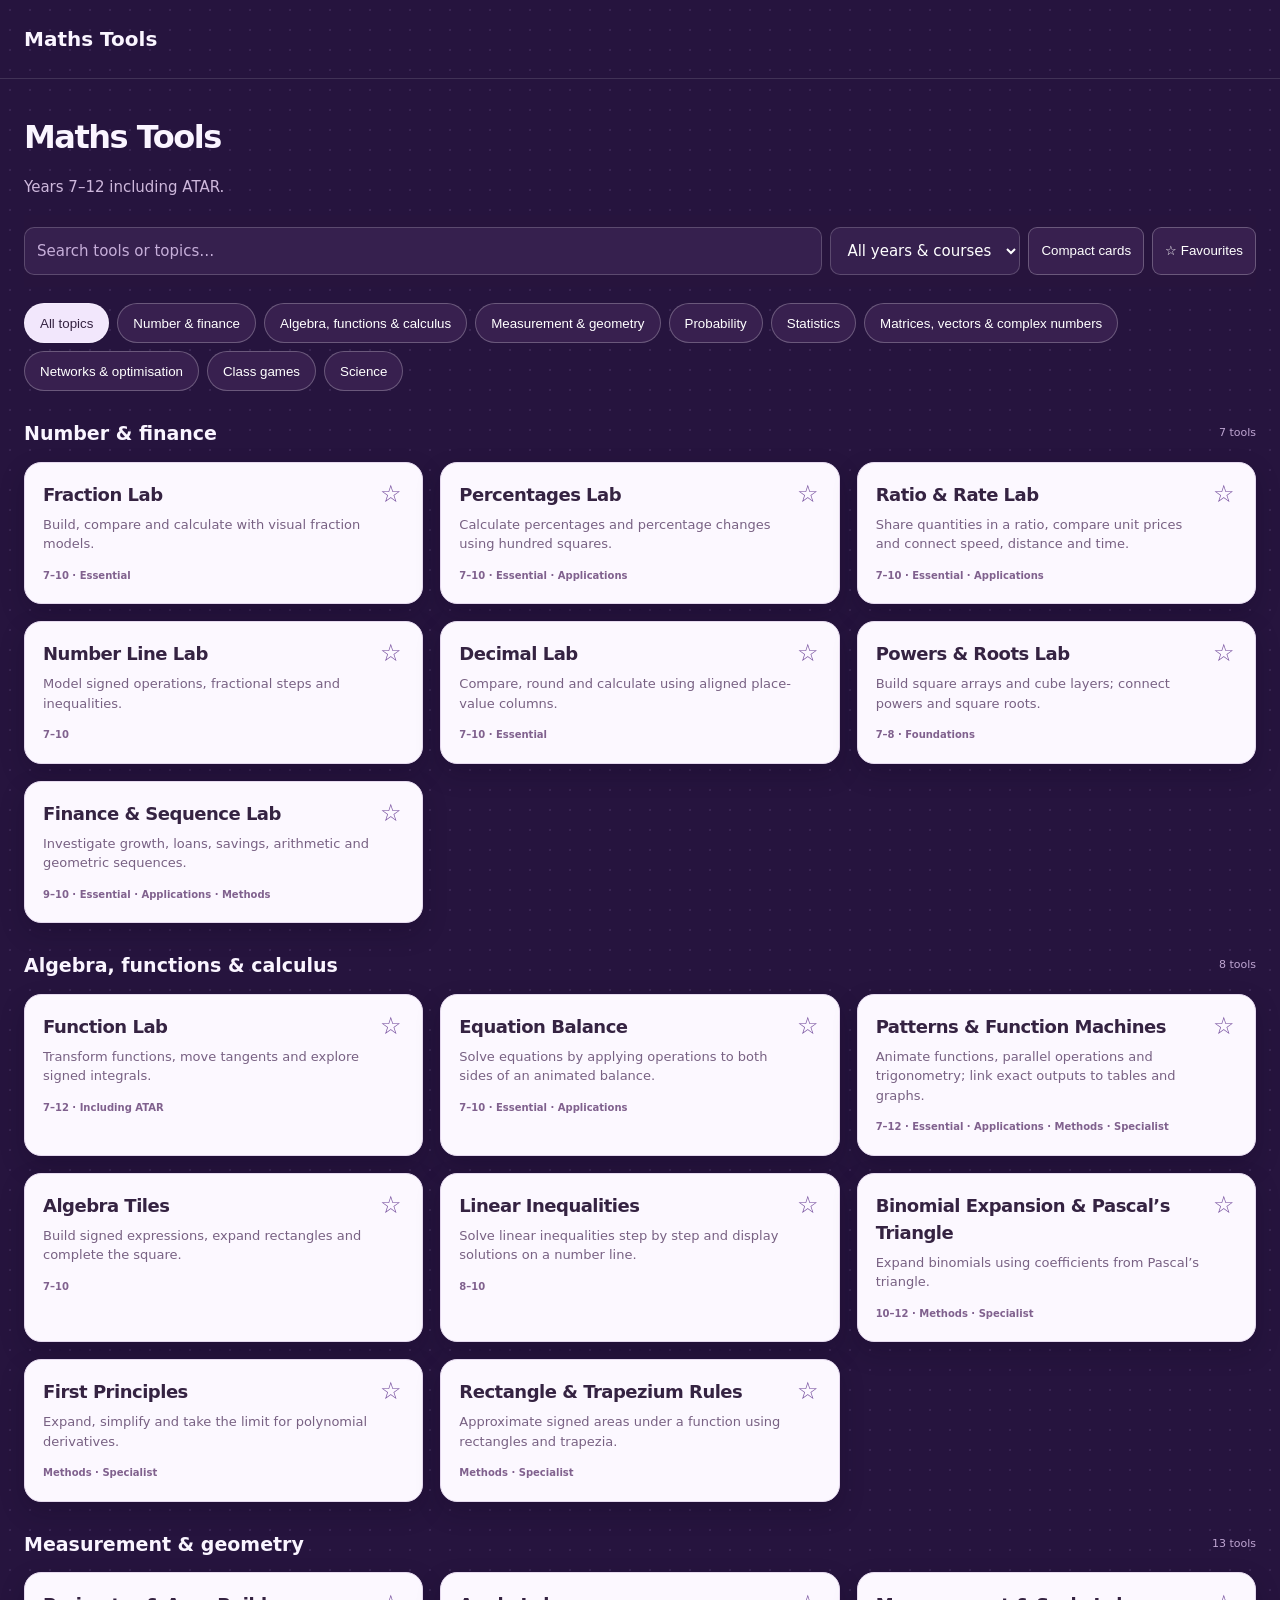
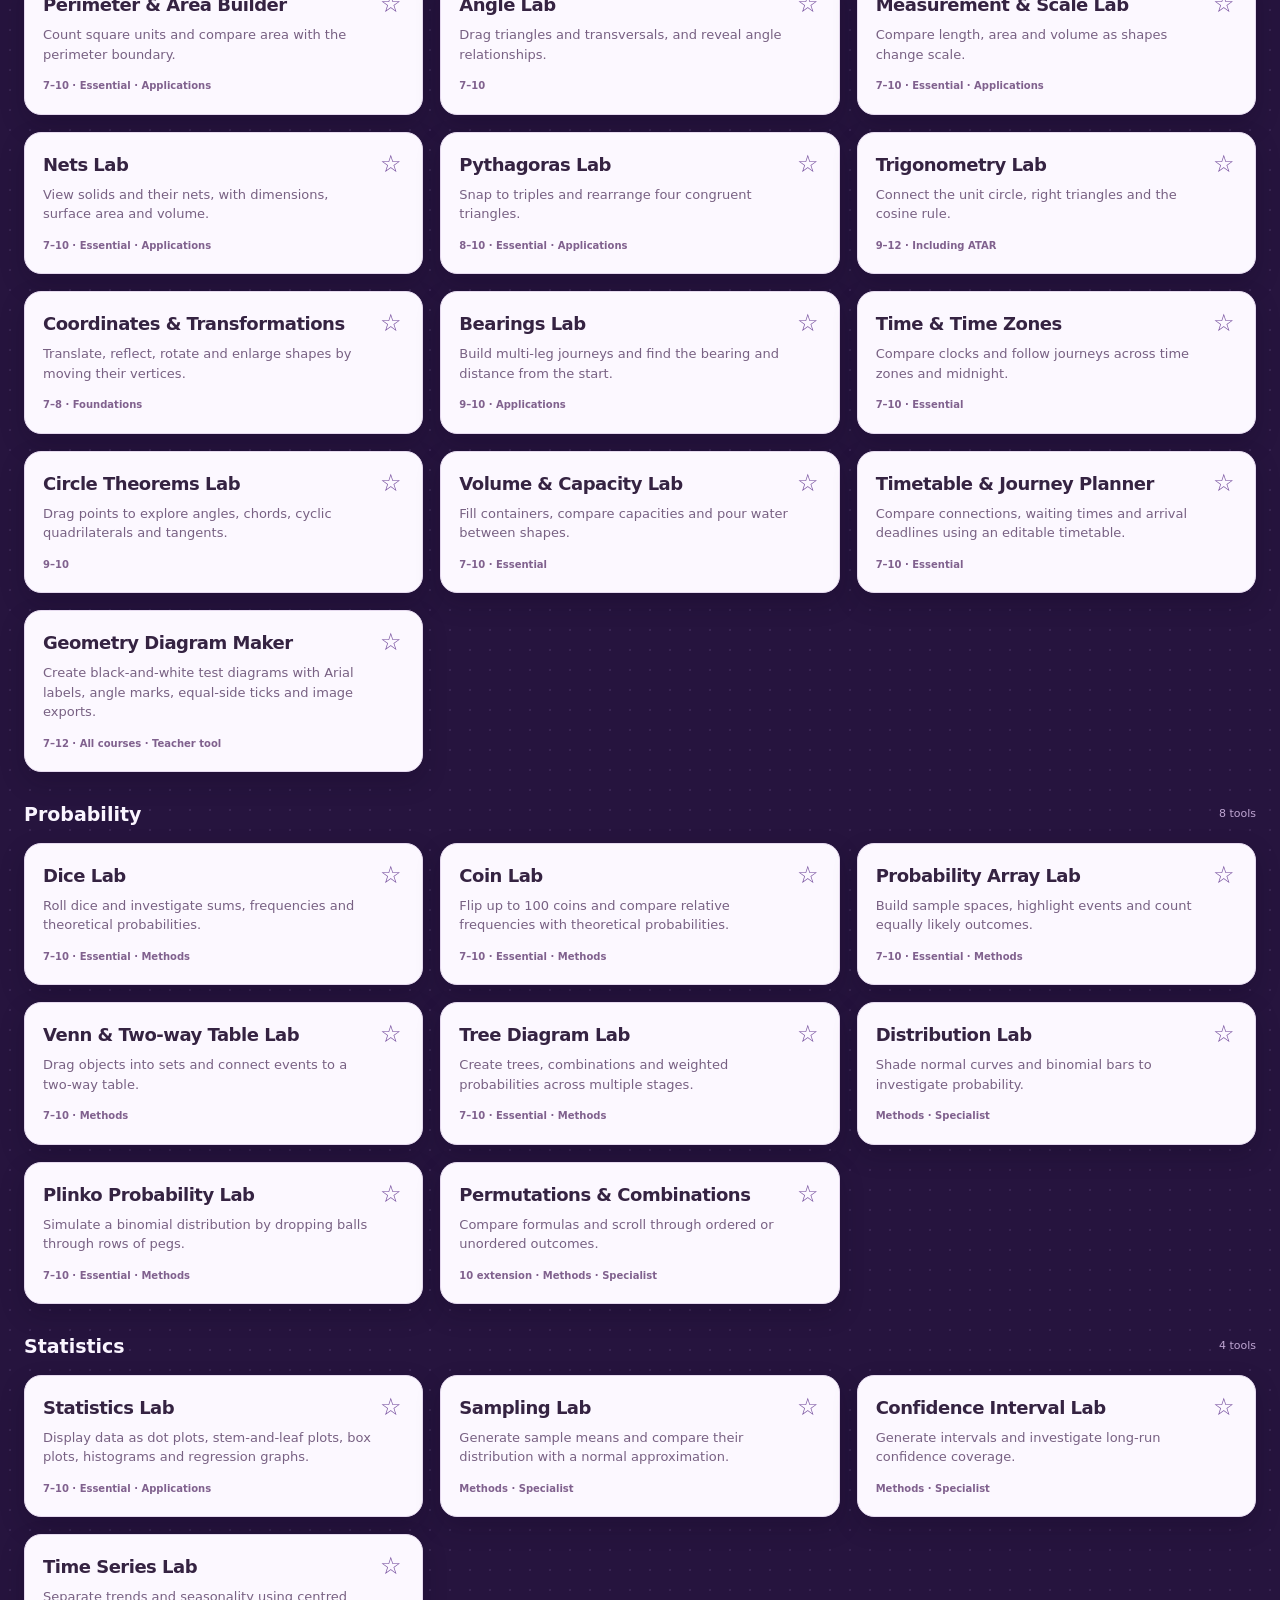
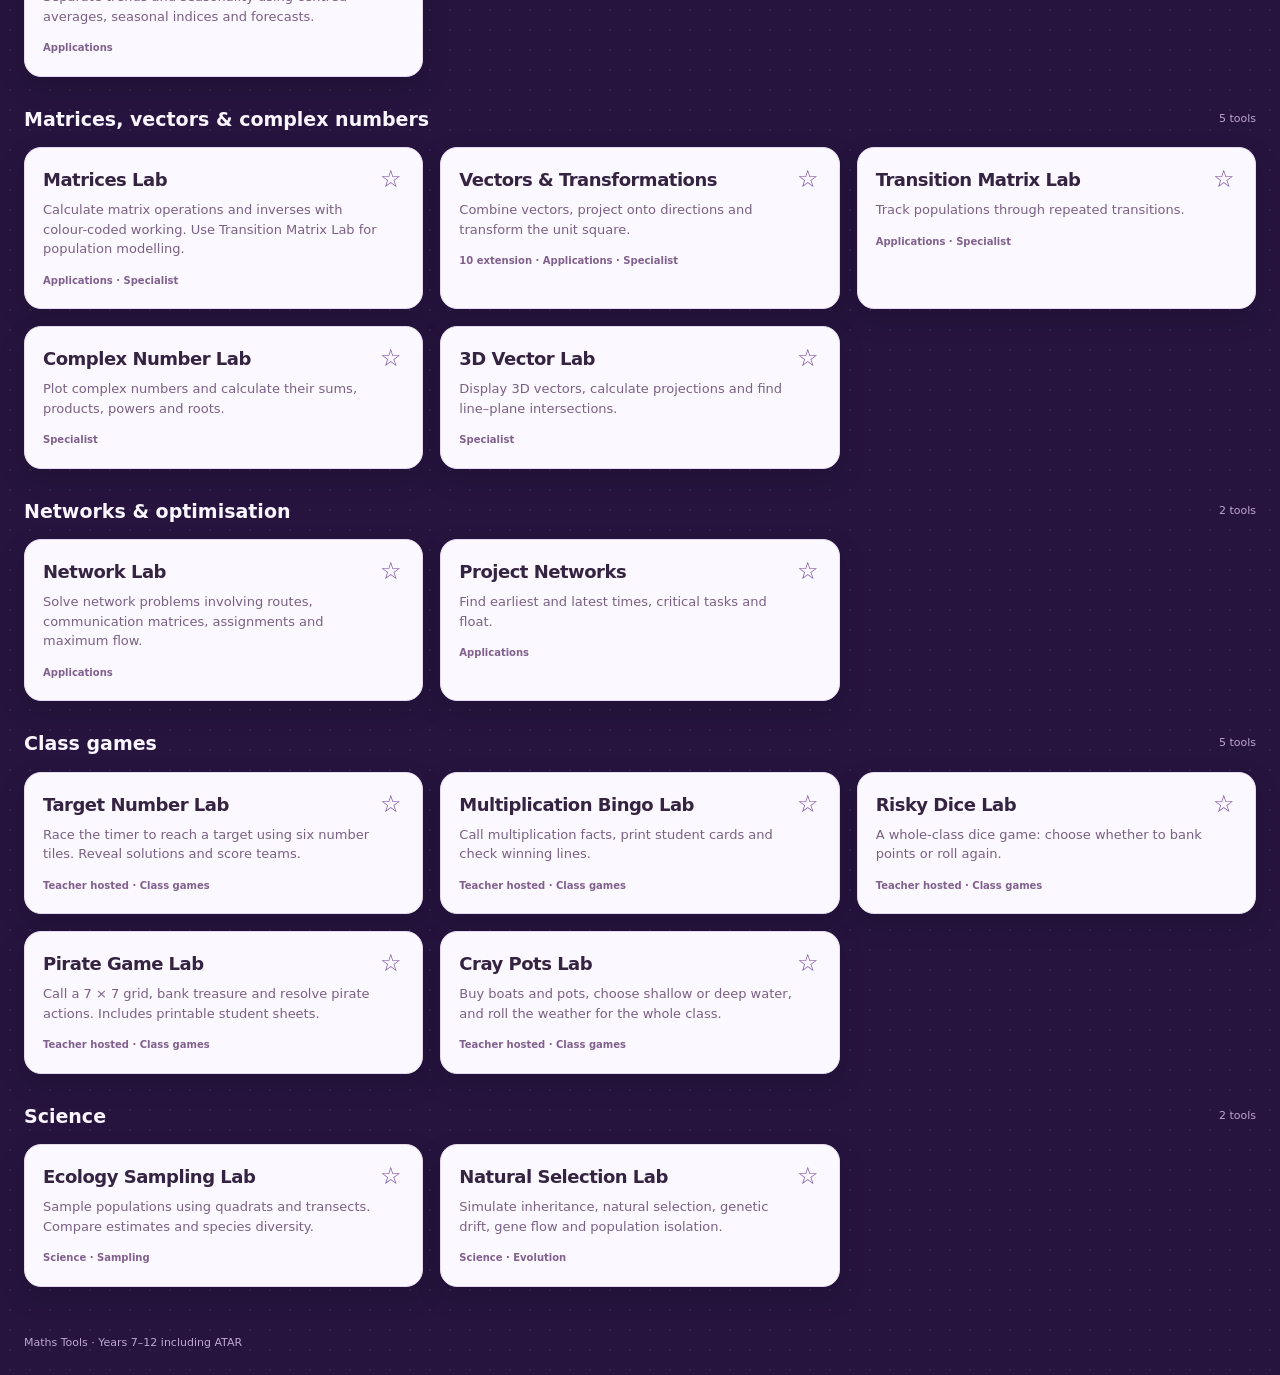
==== commit 89b4a8ff: "Add monochrome Arial geometry diagram maker with editable labels and exports" ====
--- a/docs/index.html
+++ b/docs/index.html
@@ -1,6 +1,6 @@
 <!doctype html><html lang="en"><head><meta charset="utf-8"><meta name="viewport" content="width=device-width,initial-scale=1"><meta name="description" content="Interactive mathematics tools for Years 7–12 including ATAR."><title>Maths Tools</title><style>*{box-sizing:border-box}body{margin:0;background:#26143e radial-gradient(#b99bdf20 1px,transparent 1px);background-size:20px 20px;color:#faf5ff;font:15px/1.5 system-ui,sans-serif}header,main,footer{max-width:1280px;margin:auto;padding:24px}header{border-bottom:1px solid #ffffff20;font-size:20px;font-weight:750}h1{font-size:clamp(32px,4vw,48px);letter-spacing:-1.5px;margin:10px 0}p{color:#ceb8dc}.filters{display:flex;gap:12px;flex-wrap:wrap;margin:25px 0}input,select{font:inherit;border:1px solid #ffffff30;border-radius:10px;padding:12px;background:#36204e;color:#fff}input{flex:1;min-width:200px}input::placeholder{color:#c6aed9}.category{display:flex;justify-content:space-between;align-items:center;margin:28px 0 14px}h2{font-size:19px;margin:0}.category span{font-size:11px;color:#bea5d1}.cards{display:grid;grid-template-columns:repeat(3,1fr);gap:17px}.card{display:flex;flex-direction:column;text-decoration:none;color:#352342;background:#fcf8ff;border:1px solid #e5d9ee;border-radius:17px;padding:23px;box-shadow:0 10px 24px #10051f35;transition:transform .15s}.card:hover{transform:translateY(-3px)}.icon{font-size:38px;color:var(--accent);line-height:1.2}.card h3{font-size:21px;margin:15px 0 5px;letter-spacing:-.5px}.card p{color:#786183;font-size:13px;flex:1;margin:6px 0 14px}.meta{font-size:10px;font-weight:650;color:#80618e}.open{align-self:flex-start;background:#e7433d;color:white;padding:9px 13px;border-radius:8px;font-size:11px;font-weight:700;margin-top:16px}footer{font-size:11px;color:#bfa6d3}a:focus-visible,input:focus-visible,select:focus-visible{outline:3px solid #e5b95b;outline-offset:4px}[hidden]{display:none!important}#empty{padding:40px;color:#d7c1e6}@media(max-width:900px){.cards{grid-template-columns:repeat(2,1fr)}}@media(max-width:560px){.cards{grid-template-columns:1fr}header,main,footer{padding:18px}.filters select{width:100%}}@media(prefers-reduced-motion:reduce){.card{transition:none}}</style></head><body><header>Maths Tools</header><main><h1>Maths Tools</h1><p>Years 7–12 including ATAR.</p><div class="filters"><input id="search" aria-label="Search tools" placeholder="Search tools or topics…" type="search"><select id="course" aria-label="Filter by course"><option value="all">All year levels & courses</option value="junior">Years 7–10</option><option value="essential">Year 11–12 Essential (General)</option><option value="applications">Year 11–12 Applications (ATAR)</option><option value="methods">Year 11–12 Methods (ATAR)</option><option value="specialist">Year 11–12 Specialist (ATAR)</option></select></div><section><div class="category"><h2>Number &amp; finance</h2><span class="count">7 tools</span></div><div class="cards"><a class="card" href="fraction-lab/" data-course="junior essential" style="--accent:#168477"><div class="icon" aria-hidden="true">▥</div><h3>Fraction Lab</h3><p>Build, compare and calculate with visual fraction models.</p><span class="meta">7–10 · Essential</span><span class="open">Open tool ↗</span></a><a class="card" href="labs/#percentages" data-course="junior essential applications" style="--accent:#078477"><div class="icon" aria-hidden="true">%</div><h3>Percentages Lab</h3><p>Calculate percentages and percentage changes using hundred squares.</p><span class="meta">7–10 · Essential · Applications</span><span class="open">Open tool ↗</span></a><a class="card" href="labs/#ratios" data-course="junior essential applications" style="--accent:#8050b4"><div class="icon" aria-hidden="true">∶</div><h3>Ratio &amp; Rate Lab</h3><p>Share quantities in a ratio, compare unit prices and connect speed, distance and time.</p><span class="meta">7–10 · Essential · Applications</span><span class="open">Open tool ↗</span></a><a class="card" href="labs/#numberline" data-course="junior" style="--accent:#168477"><div class="icon" aria-hidden="true">↔</div><h3>Number Line Lab</h3><p>Model signed operations, fractional steps and inequalities.</p><span class="meta">7–10</span><span class="open">Open tool ↗</span></a><a class="card" href="labs/#decimals" data-course="junior essential" style="--accent:#078477"><div class="icon" aria-hidden="true">0.1</div><h3>Decimal Lab</h3><p>Compare, round and calculate using aligned place-value columns.</p><span class="meta">7–10 · Essential</span><span class="open">Open tool ↗</span></a><a class="card" href="labs/#powers" data-course="junior" style="--accent:#078477"><div class="icon" aria-hidden="true">n²</div><h3>Powers & Roots Lab</h3><p>Build square arrays and cube layers; connect powers and square roots.</p><span class="meta">7–8 · Foundations</span><span class="open">Open tool ↗</span></a><a class="card" href="labs/#finance" data-course="junior essential applications methods" style="--accent:#bd6d21"><div class="icon" aria-hidden="true">↗</div><h3>Finance &amp; Sequence Lab</h3><p>Investigate growth, loans, savings, arithmetic and geometric sequences.</p><span class="meta">9–10 · Essential · Applications · Methods</span><span class="open">Open tool ↗</span></a></div></section>
 <section><div class="category"><h2>Algebra, functions &amp; calculus</h2><span class="count">8 tools</span></div><div class="cards"><a class="card" href="labs/#functions" data-course="junior essential applications methods specialist" style="--accent:#168477"><div class="icon" aria-hidden="true">ƒ</div><h3>Function Lab</h3><p>Transform functions, move tangents and explore signed integrals.</p><span class="meta">7–12 · Including ATAR</span><span class="open">Open tool ↗</span></a><a class="card" href="equation-balance/" data-course="junior essential applications" style="--accent:#8050b4"><div class="icon" aria-hidden="true">⚖</div><h3>Equation Balance</h3><p>Solve equations by applying operations to both sides of an animated balance.</p><span class="meta">7–10 · Essential · Applications</span><span class="open">Open tool ↗</span></a><a class="card" href="labs/#patterns" data-course="junior essential applications methods specialist" style="--accent:#078477"><div class="icon" aria-hidden="true">→</div><h3>Patterns & Function Machines</h3><p>Animate functions, parallel operations and trigonometry; link exact outputs to tables and graphs.</p><span class="meta">7–12 · Essential · Applications · Methods · Specialist</span><span class="open">Open tool ↗</span></a><a class="card" href="labs/#tiles" data-course="junior" style="--accent:#168477"><div class="icon" aria-hidden="true">x²</div><h3>Algebra Tiles</h3><p>Build signed expressions, expand rectangles and complete the square.</p><span class="meta">7–10</span><span class="open">Open tool ↗</span></a><a class="card" href="labs/#inequalities" data-course="junior" style="--accent:#168477"><div class="icon" aria-hidden="true">≤</div><h3>Linear Inequalities</h3><p>Solve linear inequalities step by step and display solutions on a number line.</p><span class="meta">8–10</span><span class="open">Open tool ↗</span></a><a class="card" href="labs/#binomial" data-course="junior methods specialist" style="--accent:#168477"><div class="icon" aria-hidden="true">(a+b)ⁿ</div><h3>Binomial Expansion &amp; Pascal’s Triangle</h3><p>Expand binomials using coefficients from Pascal’s triangle.</p><span class="meta">10–12 · Methods · Specialist</span><span class="open">Open tool ↗</span></a><a class="card" href="labs/#calculus" data-course="methods specialist" style="--accent:#168477"><div class="icon" aria-hidden="true">∫</div><h3>First Principles</h3><p>Expand, simplify and take the limit for polynomial derivatives.</p><span class="meta">Methods · Specialist</span><span class="open">Open tool ↗</span></a><a class="card" href="labs/#integration" data-course="methods specialist" style="--accent:#168477"><div class="icon" aria-hidden="true">∫</div><h3>Rectangle &amp; Trapezium Rules</h3><p>Approximate signed areas under a function using rectangles and trapezia.</p><span class="meta">Methods · Specialist</span><span class="open">Open tool ↗</span></a></div></section>
-<section><div class="category"><h2>Measurement &amp; geometry</h2><span class="count">9 tools</span></div><div class="cards"><a class="card" href="labs/#area" data-course="junior essential applications" style="--accent:#078477"><div class="icon" aria-hidden="true">▦</div><h3>Perimeter & Area Builder</h3><p>Count square units and compare area with the perimeter boundary.</p><span class="meta">7–10 · Essential · Applications</span><span class="open">Open tool ↗</span></a><a class="card" href="labs/#angles" data-course="junior" style="--accent:#168477"><div class="icon" aria-hidden="true">∠</div><h3>Angle Lab</h3><p>Drag triangles and transversals, and reveal angle relationships.</p><span class="meta">7–10</span><span class="open">Open tool ↗</span></a><a class="card" href="labs/#measurement" data-course="junior essential applications" style="--accent:#8050b4"><div class="icon" aria-hidden="true">◇</div><h3>Measurement &amp; Scale Lab</h3><p>Compare length, area and volume as shapes change scale.</p><span class="meta">7–10 · Essential · Applications</span><span class="open">Open tool ↗</span></a><a class="card" href="labs/#nets" data-course="junior essential applications" style="--accent:#168477"><div class="icon" aria-hidden="true">⬡</div><h3>Nets Lab</h3><p>View solids and their nets, with dimensions, surface area and volume.</p><span class="meta">7–10 · Essential · Applications</span><span class="open">Open tool ↗</span></a><a class="card" href="labs/#pythagoras" data-course="junior essential applications" style="--accent:#168477"><div class="icon" aria-hidden="true">√</div><h3>Pythagoras Lab</h3><p>Snap to triples and rearrange four congruent triangles.</p><span class="meta">8–10 · Essential · Applications</span><span class="open">Open tool ↗</span></a><a class="card" href="labs/#trigonometry" data-course="junior essential applications methods specialist" style="--accent:#168477"><div class="icon" aria-hidden="true">△</div><h3>Trigonometry Lab</h3><p>Connect the unit circle, right triangles and the cosine rule.</p><span class="meta">9–12 · Including ATAR</span><span class="open">Open tool ↗</span></a><a class="card" href="labs/#transformations" data-course="junior" style="--accent:#078477"><div class="icon" aria-hidden="true">↗</div><h3>Coordinates & Transformations</h3><p>Translate, reflect, rotate and enlarge shapes by moving their vertices.</p><span class="meta">7–8 · Foundations</span><span class="open">Open tool ↗</span></a><a class="card" href="labs/#bearings" data-course="junior applications" style="--accent:#287caf"><div class="icon" aria-hidden="true">↗</div><h3>Bearings Lab</h3><p>Build multi-leg journeys and find the bearing and distance from the start.</p><span class="meta">9–10 · Applications</span><span class="open">Open tool ↗</span></a><a class="card" href="labs/#timezones" data-course="junior essential" style="--accent:#078477"><div class="icon" aria-hidden="true">◷</div><h3>Time & Time Zones</h3><p>Compare clocks and follow journeys across time zones and midnight.</p><span class="meta">7–10 · Essential</span><span class="open">Open tool ↗</span></a><a class="card" href="labs/#circles" data-course="junior" style="--accent:#078477"><div class="icon" aria-hidden="true">◉</div><h3>Circle Theorems Lab</h3><p>Drag points to explore angles, chords, cyclic quadrilaterals and tangents.</p><span class="meta">9–10</span><span class="open">Open tool ↗</span></a><a class="card" href="labs/#capacity" data-course="junior essential" style="--accent:#078477"><div class="icon" aria-hidden="true">◉</div><h3>Volume &amp; Capacity Lab</h3><p>Fill containers, compare capacities and pour water between shapes.</p><span class="meta">7–10 · Essential</span><span class="open">Open tool ↗</span></a><a class="card" href="labs/#journeys" data-course="junior essential" style="--accent:#078477"><div class="icon" aria-hidden="true">◉</div><h3>Timetable &amp; Journey Planner</h3><p>Compare connections, waiting times and arrival deadlines using an editable timetable.</p><span class="meta">7–10 · Essential</span><span class="open">Open tool ↗</span></a></div></section>
+<section><div class="category"><h2>Measurement &amp; geometry</h2><span class="count">9 tools</span></div><div class="cards"><a class="card" href="labs/#area" data-course="junior essential applications" style="--accent:#078477"><div class="icon" aria-hidden="true">▦</div><h3>Perimeter & Area Builder</h3><p>Count square units and compare area with the perimeter boundary.</p><span class="meta">7–10 · Essential · Applications</span><span class="open">Open tool ↗</span></a><a class="card" href="labs/#angles" data-course="junior" style="--accent:#168477"><div class="icon" aria-hidden="true">∠</div><h3>Angle Lab</h3><p>Drag triangles and transversals, and reveal angle relationships.</p><span class="meta">7–10</span><span class="open">Open tool ↗</span></a><a class="card" href="labs/#measurement" data-course="junior essential applications" style="--accent:#8050b4"><div class="icon" aria-hidden="true">◇</div><h3>Measurement &amp; Scale Lab</h3><p>Compare length, area and volume as shapes change scale.</p><span class="meta">7–10 · Essential · Applications</span><span class="open">Open tool ↗</span></a><a class="card" href="labs/#nets" data-course="junior essential applications" style="--accent:#168477"><div class="icon" aria-hidden="true">⬡</div><h3>Nets Lab</h3><p>View solids and their nets, with dimensions, surface area and volume.</p><span class="meta">7–10 · Essential · Applications</span><span class="open">Open tool ↗</span></a><a class="card" href="labs/#pythagoras" data-course="junior essential applications" style="--accent:#168477"><div class="icon" aria-hidden="true">√</div><h3>Pythagoras Lab</h3><p>Snap to triples and rearrange four congruent triangles.</p><span class="meta">8–10 · Essential · Applications</span><span class="open">Open tool ↗</span></a><a class="card" href="labs/#trigonometry" data-course="junior essential applications methods specialist" style="--accent:#168477"><div class="icon" aria-hidden="true">△</div><h3>Trigonometry Lab</h3><p>Connect the unit circle, right triangles and the cosine rule.</p><span class="meta">9–12 · Including ATAR</span><span class="open">Open tool ↗</span></a><a class="card" href="labs/#transformations" data-course="junior" style="--accent:#078477"><div class="icon" aria-hidden="true">↗</div><h3>Coordinates & Transformations</h3><p>Translate, reflect, rotate and enlarge shapes by moving their vertices.</p><span class="meta">7–8 · Foundations</span><span class="open">Open tool ↗</span></a><a class="card" href="labs/#bearings" data-course="junior applications" style="--accent:#287caf"><div class="icon" aria-hidden="true">↗</div><h3>Bearings Lab</h3><p>Build multi-leg journeys and find the bearing and distance from the start.</p><span class="meta">9–10 · Applications</span><span class="open">Open tool ↗</span></a><a class="card" href="labs/#timezones" data-course="junior essential" style="--accent:#078477"><div class="icon" aria-hidden="true">◷</div><h3>Time & Time Zones</h3><p>Compare clocks and follow journeys across time zones and midnight.</p><span class="meta">7–10 · Essential</span><span class="open">Open tool ↗</span></a><a class="card" href="labs/#circles" data-course="junior" style="--accent:#078477"><div class="icon" aria-hidden="true">◉</div><h3>Circle Theorems Lab</h3><p>Drag points to explore angles, chords, cyclic quadrilaterals and tangents.</p><span class="meta">9–10</span><span class="open">Open tool ↗</span></a><a class="card" href="labs/#capacity" data-course="junior essential" style="--accent:#078477"><div class="icon" aria-hidden="true">◉</div><h3>Volume &amp; Capacity Lab</h3><p>Fill containers, compare capacities and pour water between shapes.</p><span class="meta">7–10 · Essential</span><span class="open">Open tool ↗</span></a><a class="card" href="labs/#journeys" data-course="junior essential" style="--accent:#078477"><div class="icon" aria-hidden="true">◉</div><h3>Timetable &amp; Journey Planner</h3><p>Compare connections, waiting times and arrival deadlines using an editable timetable.</p><span class="meta">7–10 · Essential</span><span class="open">Open tool ↗</span></a><a class="card" href="geometry-maker/" data-course="junior essential applications methods specialist" style="--accent:#333"><div class="icon" aria-hidden="true">△</div><h3>Geometry Diagram Maker</h3><p>Create black-and-white test diagrams with Arial labels, angle marks, equal-side ticks and image exports.</p><span class="meta">7–12 · All courses · Teacher tool</span><span class="open">Open tool ↗</span></a></div></section>
 <section><div class="category"><h2>Probability</h2><span class="count">8 tools</span></div><div class="cards"><a class="card" href="dice-lab/" data-course="junior essential methods" style="--accent:#bd6d21"><div class="icon" aria-hidden="true">⚄</div><h3>Dice Lab</h3><p>Roll dice and investigate sums, frequencies and theoretical probabilities.</p><span class="meta">7–10 · Essential · Methods</span><span class="open">Open tool ↗</span></a><a class="card" href="coin-lab/" data-course="junior essential methods" style="--accent:#8050b4"><div class="icon" aria-hidden="true">◉</div><h3>Coin Lab</h3><p>Flip up to 100 coins and compare relative frequencies with theoretical probabilities.</p><span class="meta">7–10 · Essential · Methods</span><span class="open">Open tool ↗</span></a><a class="card" href="labs/#arrays" data-course="junior essential methods" style="--accent:#8050b4"><div class="icon" aria-hidden="true">▦</div><h3>Probability Array Lab</h3><p>Build sample spaces, highlight events and count equally likely outcomes.</p><span class="meta">7–10 · Essential · Methods</span><span class="open">Open tool ↗</span></a><a class="card" href="labs/#venn" data-course="junior methods" style="--accent:#168477"><div class="icon" aria-hidden="true">∪</div><h3>Venn &amp; Two-way Table Lab</h3><p>Drag objects into sets and connect events to a two-way table.</p><span class="meta">7–10 · Methods</span><span class="open">Open tool ↗</span></a><a class="card" href="tree-lab/" data-course="junior essential methods" style="--accent:#168477"><div class="icon" aria-hidden="true">⑂</div><h3>Tree Diagram Lab</h3><p>Create trees, combinations and weighted probabilities across multiple stages.</p><span class="meta">7–10 · Essential · Methods</span><span class="open">Open tool ↗</span></a><a class="card" href="labs/#distributions" data-course="methods specialist" style="--accent:#bd6d21"><div class="icon" aria-hidden="true">∩</div><h3>Distribution Lab</h3><p>Shade normal curves and binomial bars to investigate probability.</p><span class="meta">Methods · Specialist</span><span class="open">Open tool ↗</span></a><a class="card" href="plinko-lab/" data-course="junior essential methods" style="--accent:#bd8a2e"><div class="icon" aria-hidden="true">⠿</div><h3>Plinko Probability Lab</h3><p>Simulate a binomial distribution by dropping balls through rows of pegs.</p><span class="meta">7–10 · Essential · Methods</span><span class="open">Open tool ↗</span></a><a class="card" href="labs/#counting" data-course="junior methods specialist" style="--accent:#168477"><div class="icon" aria-hidden="true">n!</div><h3>Permutations &amp; Combinations</h3><p>Compare formulas and scroll through ordered or unordered outcomes.</p><span class="meta">10 extension · Methods · Specialist</span><span class="open">Open tool ↗</span></a></div></section>
 <section><div class="category"><h2>Statistics</h2><span class="count">3 tools</span></div><div class="cards"><a class="card" href="labs/#statistics" data-course="junior essential applications" style="--accent:#8050b4"><div class="icon" aria-hidden="true">▥</div><h3>Statistics Lab</h3><p>Display data as dot plots, stem-and-leaf plots, box plots, histograms and regression graphs.</p><span class="meta">7–10 · Essential · Applications</span><span class="open">Open tool ↗</span></a><a class="card" href="labs/#sampling" data-course="methods specialist" style="--accent:#168477"><div class="icon" aria-hidden="true">∿</div><h3>Sampling Lab</h3><p>Generate sample means and compare their distribution with a normal approximation.</p><span class="meta">Methods · Specialist</span><span class="open">Open tool ↗</span></a><a class="card" href="labs/#inference" data-course="methods specialist" style="--accent:#168477"><div class="icon" aria-hidden="true">↔</div><h3>Confidence Interval Lab</h3><p>Generate intervals and investigate long-run confidence coverage.</p><span class="meta">Methods · Specialist</span><span class="open">Open tool ↗</span></a><a class="card" href="labs/#timeseries" data-course="applications" style="--accent:#078477"><div class="icon" aria-hidden="true">◉</div><h3>Time Series Lab</h3><p>Separate trends and seasonality using centred averages, seasonal indices and forecasts.</p><span class="meta">Applications</span><span class="open">Open tool ↗</span></a></div></section>
 <section><div class="category"><h2>Matrices, vectors &amp; complex numbers</h2><span class="count">5 tools</span></div><div class="cards"><a class="card" href="matrices-lab/" data-course="applications specialist" style="--accent:#8050b4"><div class="icon" aria-hidden="true">▦</div><h3>Matrices Lab</h3><p>Calculate matrix operations and inverses with colour-coded working. Use Transition Matrix Lab for population modelling.</p><span class="meta">Applications · Specialist</span><span class="open">Open tool ↗</span></a><a class="card" href="labs/#vectors" data-course="junior applications specialist" style="--accent:#8050b4"><div class="icon" aria-hidden="true">↗</div><h3>Vectors &amp; Transformations</h3><p>Combine vectors, project onto directions and transform the unit square.</p><span class="meta">10 extension · Applications · Specialist</span><span class="open">Open tool ↗</span></a><a class="card" href="labs/#transitions" data-course="applications specialist" style="--accent:#168477"><div class="icon" aria-hidden="true">▦</div><h3>Transition Matrix Lab</h3><p>Track populations through repeated transitions.</p><span class="meta">Applications · Specialist</span><span class="open">Open tool ↗</span></a><a class="card" href="labs/#complex" data-course="specialist" style="--accent:#168477"><div class="icon" aria-hidden="true">ℂ</div><h3>Complex Number Lab</h3><p>Plot complex numbers and calculate their sums, products, powers and roots.</p><span class="meta">Specialist</span><span class="open">Open tool ↗</span></a><a class="card" href="labs/#vectors3" data-course="specialist" style="--accent:#168477"><div class="icon" aria-hidden="true">↗</div><h3>3D Vector Lab</h3><p>Display 3D vectors, calculate projections and find line–plane intersections.</p><span class="meta">Specialist</span><span class="open">Open tool ↗</span></a></div></section>
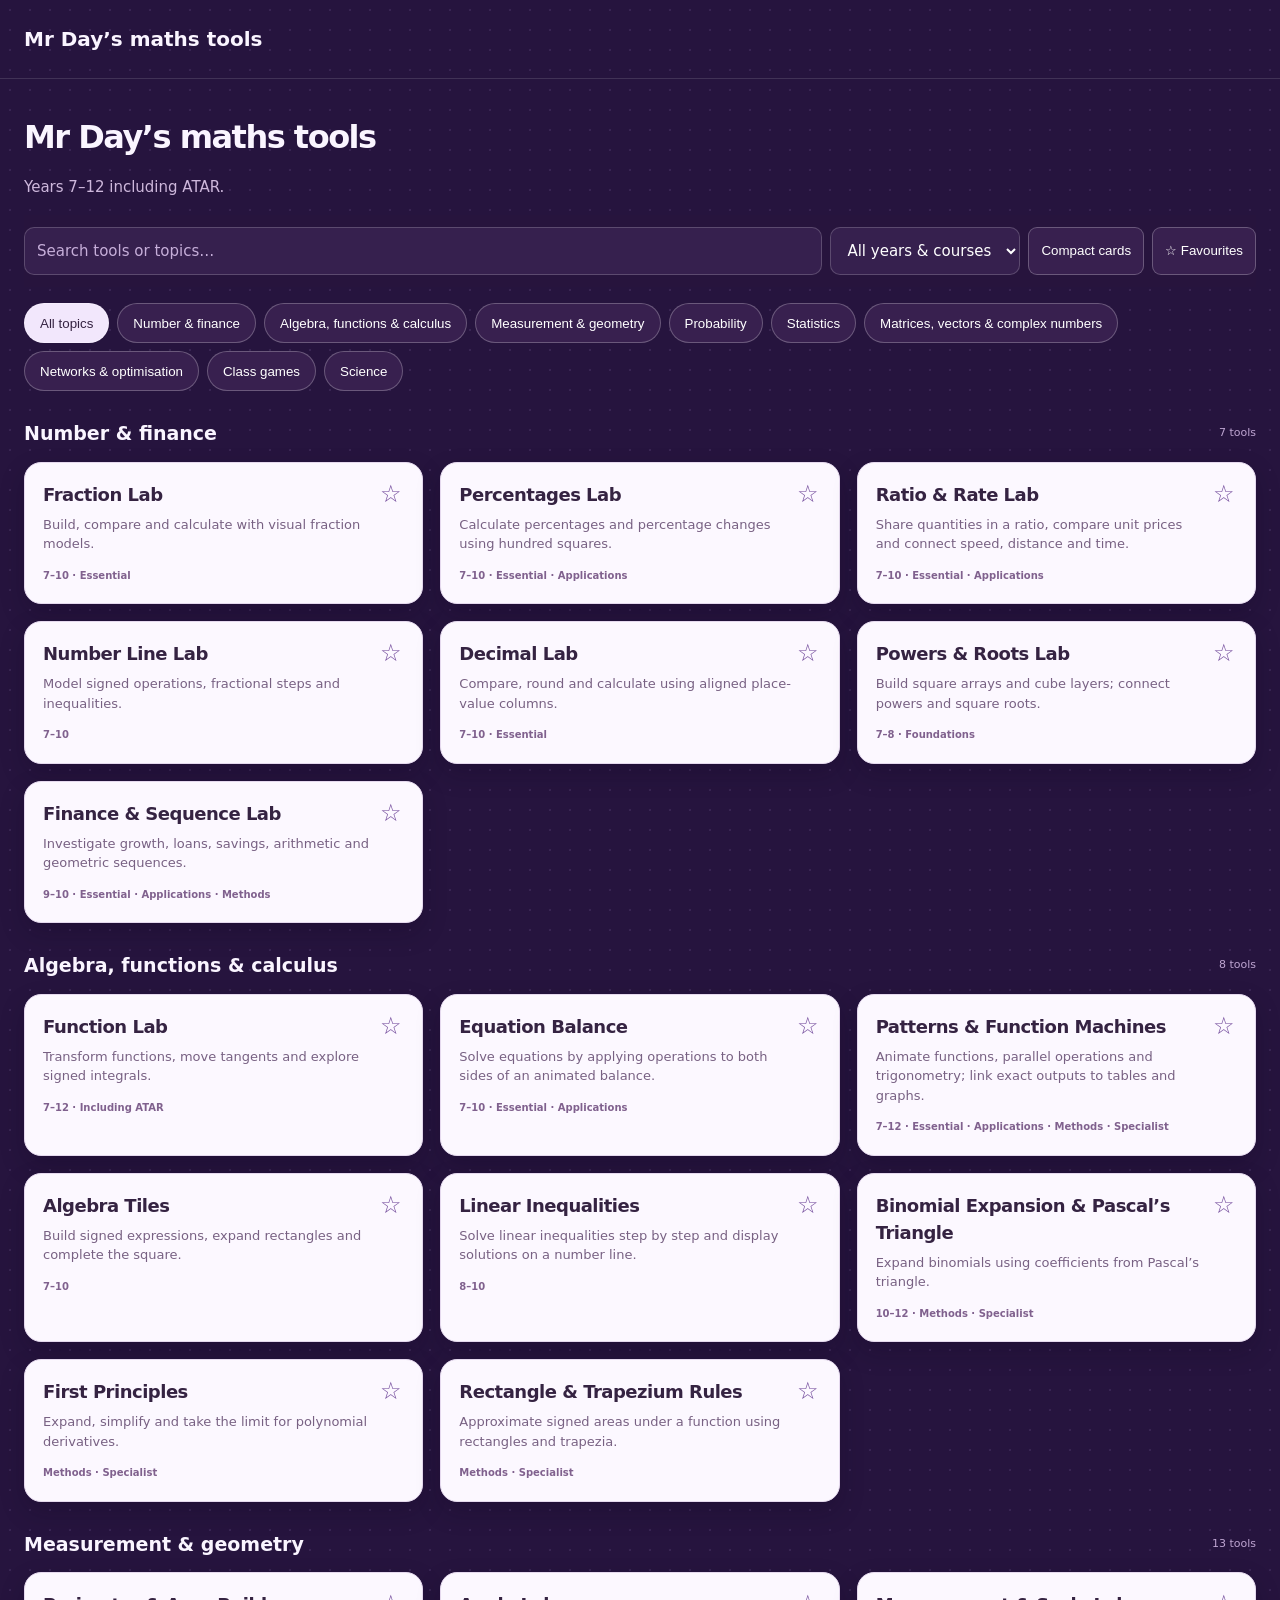
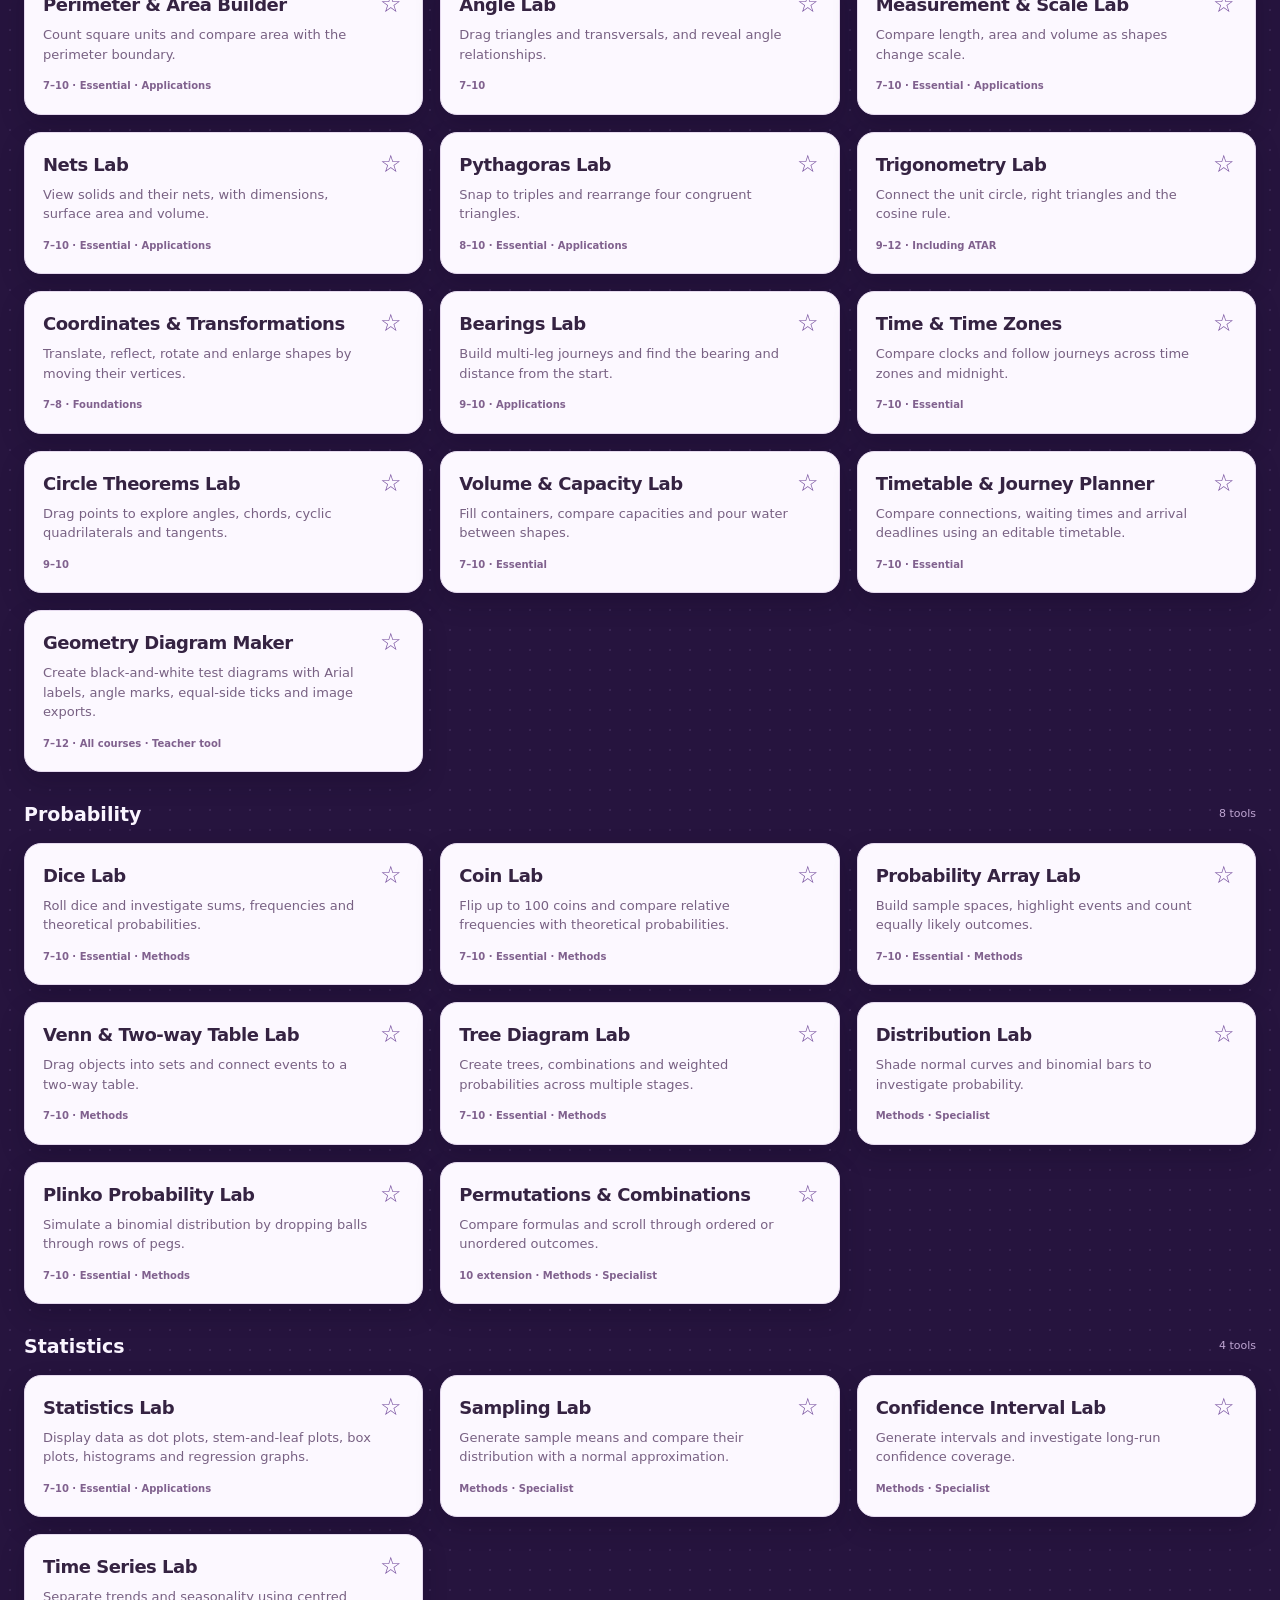
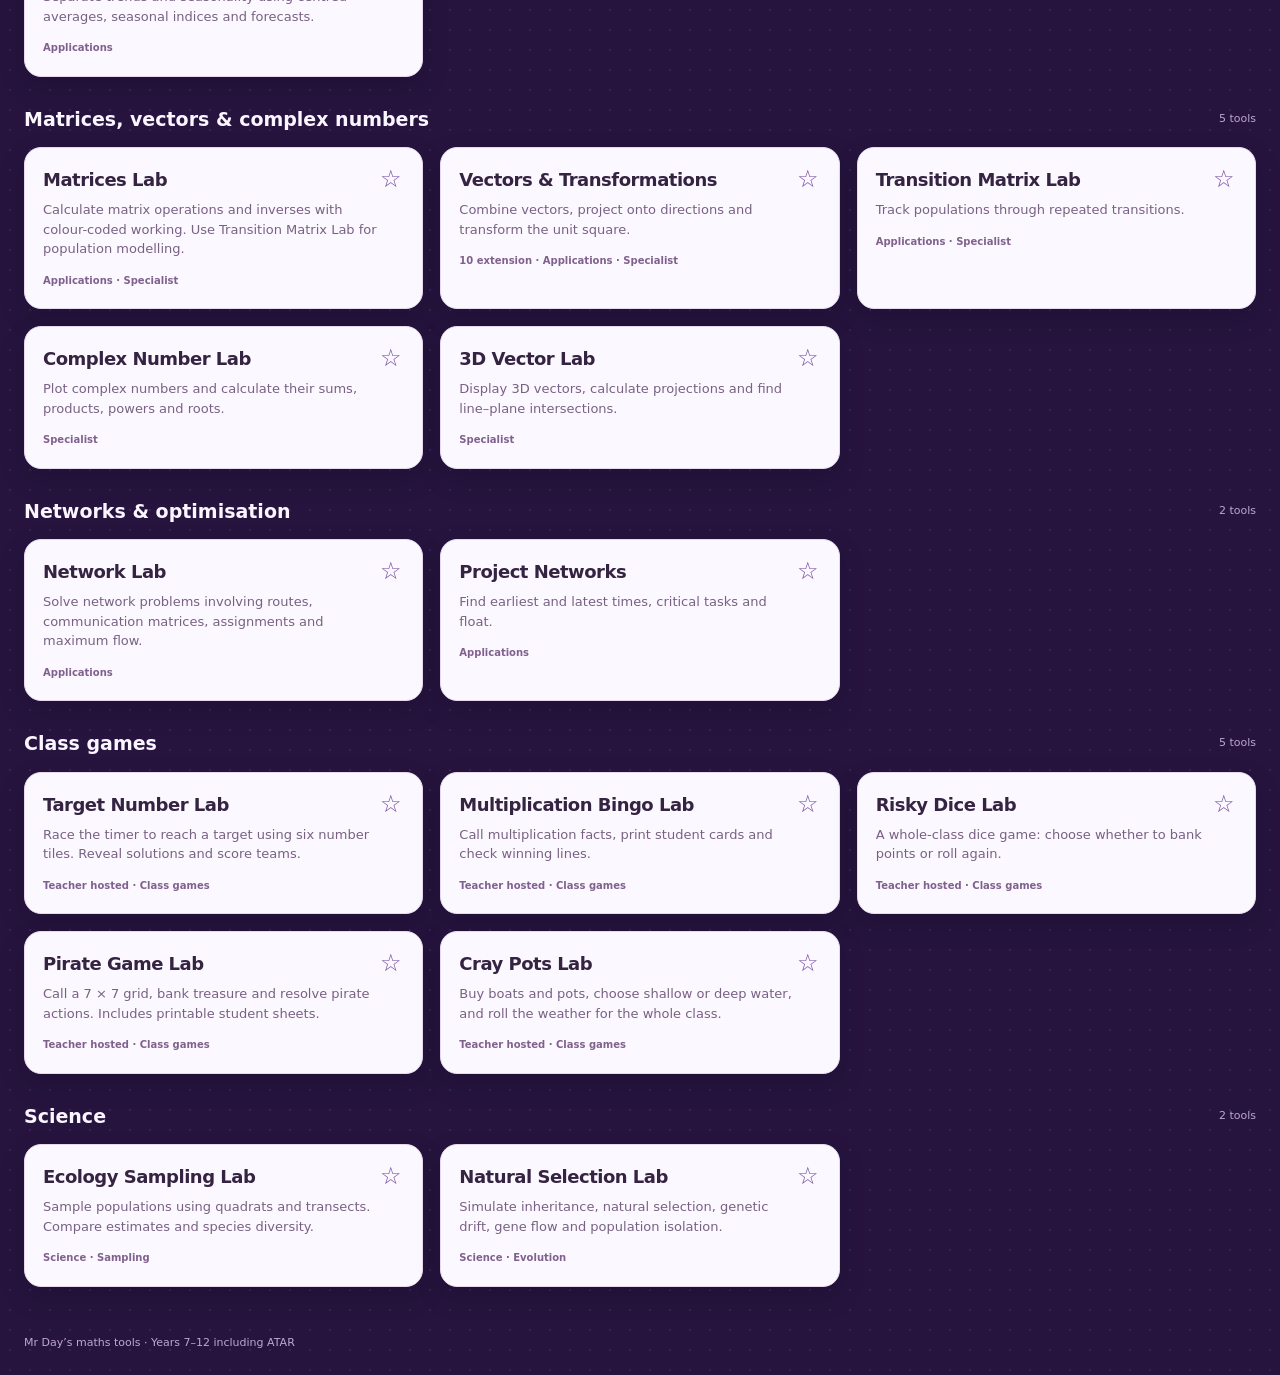
==== commit 65050ecd: "Rename site to Mr Day’s maths tools" ====
--- a/docs/index.html
+++ b/docs/index.html
@@ -1,4 +1,4 @@
-<!doctype html><html lang="en"><head><meta charset="utf-8"><meta name="viewport" content="width=device-width,initial-scale=1"><meta name="description" content="Interactive mathematics tools for Years 7–12 including ATAR."><title>Maths Tools</title><style>*{box-sizing:border-box}body{margin:0;background:#26143e radial-gradient(#b99bdf20 1px,transparent 1px);background-size:20px 20px;color:#faf5ff;font:15px/1.5 system-ui,sans-serif}header,main,footer{max-width:1280px;margin:auto;padding:24px}header{border-bottom:1px solid #ffffff20;font-size:20px;font-weight:750}h1{font-size:clamp(32px,4vw,48px);letter-spacing:-1.5px;margin:10px 0}p{color:#ceb8dc}.filters{display:flex;gap:12px;flex-wrap:wrap;margin:25px 0}input,select{font:inherit;border:1px solid #ffffff30;border-radius:10px;padding:12px;background:#36204e;color:#fff}input{flex:1;min-width:200px}input::placeholder{color:#c6aed9}.category{display:flex;justify-content:space-between;align-items:center;margin:28px 0 14px}h2{font-size:19px;margin:0}.category span{font-size:11px;color:#bea5d1}.cards{display:grid;grid-template-columns:repeat(3,1fr);gap:17px}.card{display:flex;flex-direction:column;text-decoration:none;color:#352342;background:#fcf8ff;border:1px solid #e5d9ee;border-radius:17px;padding:23px;box-shadow:0 10px 24px #10051f35;transition:transform .15s}.card:hover{transform:translateY(-3px)}.icon{font-size:38px;color:var(--accent);line-height:1.2}.card h3{font-size:21px;margin:15px 0 5px;letter-spacing:-.5px}.card p{color:#786183;font-size:13px;flex:1;margin:6px 0 14px}.meta{font-size:10px;font-weight:650;color:#80618e}.open{align-self:flex-start;background:#e7433d;color:white;padding:9px 13px;border-radius:8px;font-size:11px;font-weight:700;margin-top:16px}footer{font-size:11px;color:#bfa6d3}a:focus-visible,input:focus-visible,select:focus-visible{outline:3px solid #e5b95b;outline-offset:4px}[hidden]{display:none!important}#empty{padding:40px;color:#d7c1e6}@media(max-width:900px){.cards{grid-template-columns:repeat(2,1fr)}}@media(max-width:560px){.cards{grid-template-columns:1fr}header,main,footer{padding:18px}.filters select{width:100%}}@media(prefers-reduced-motion:reduce){.card{transition:none}}</style></head><body><header>Maths Tools</header><main><h1>Maths Tools</h1><p>Years 7–12 including ATAR.</p><div class="filters"><input id="search" aria-label="Search tools" placeholder="Search tools or topics…" type="search"><select id="course" aria-label="Filter by course"><option value="all">All year levels & courses</option value="junior">Years 7–10</option><option value="essential">Year 11–12 Essential (General)</option><option value="applications">Year 11–12 Applications (ATAR)</option><option value="methods">Year 11–12 Methods (ATAR)</option><option value="specialist">Year 11–12 Specialist (ATAR)</option></select></div><section><div class="category"><h2>Number &amp; finance</h2><span class="count">7 tools</span></div><div class="cards"><a class="card" href="fraction-lab/" data-course="junior essential" style="--accent:#168477"><div class="icon" aria-hidden="true">▥</div><h3>Fraction Lab</h3><p>Build, compare and calculate with visual fraction models.</p><span class="meta">7–10 · Essential</span><span class="open">Open tool ↗</span></a><a class="card" href="labs/#percentages" data-course="junior essential applications" style="--accent:#078477"><div class="icon" aria-hidden="true">%</div><h3>Percentages Lab</h3><p>Calculate percentages and percentage changes using hundred squares.</p><span class="meta">7–10 · Essential · Applications</span><span class="open">Open tool ↗</span></a><a class="card" href="labs/#ratios" data-course="junior essential applications" style="--accent:#8050b4"><div class="icon" aria-hidden="true">∶</div><h3>Ratio &amp; Rate Lab</h3><p>Share quantities in a ratio, compare unit prices and connect speed, distance and time.</p><span class="meta">7–10 · Essential · Applications</span><span class="open">Open tool ↗</span></a><a class="card" href="labs/#numberline" data-course="junior" style="--accent:#168477"><div class="icon" aria-hidden="true">↔</div><h3>Number Line Lab</h3><p>Model signed operations, fractional steps and inequalities.</p><span class="meta">7–10</span><span class="open">Open tool ↗</span></a><a class="card" href="labs/#decimals" data-course="junior essential" style="--accent:#078477"><div class="icon" aria-hidden="true">0.1</div><h3>Decimal Lab</h3><p>Compare, round and calculate using aligned place-value columns.</p><span class="meta">7–10 · Essential</span><span class="open">Open tool ↗</span></a><a class="card" href="labs/#powers" data-course="junior" style="--accent:#078477"><div class="icon" aria-hidden="true">n²</div><h3>Powers & Roots Lab</h3><p>Build square arrays and cube layers; connect powers and square roots.</p><span class="meta">7–8 · Foundations</span><span class="open">Open tool ↗</span></a><a class="card" href="labs/#finance" data-course="junior essential applications methods" style="--accent:#bd6d21"><div class="icon" aria-hidden="true">↗</div><h3>Finance &amp; Sequence Lab</h3><p>Investigate growth, loans, savings, arithmetic and geometric sequences.</p><span class="meta">9–10 · Essential · Applications · Methods</span><span class="open">Open tool ↗</span></a></div></section>
+<!doctype html><html lang="en"><head><meta charset="utf-8"><meta name="viewport" content="width=device-width,initial-scale=1"><meta name="description" content="Interactive mathematics tools for Years 7–12 including ATAR."><title>Mr Day’s maths tools</title><style>*{box-sizing:border-box}body{margin:0;background:#26143e radial-gradient(#b99bdf20 1px,transparent 1px);background-size:20px 20px;color:#faf5ff;font:15px/1.5 system-ui,sans-serif}header,main,footer{max-width:1280px;margin:auto;padding:24px}header{border-bottom:1px solid #ffffff20;font-size:20px;font-weight:750}h1{font-size:clamp(32px,4vw,48px);letter-spacing:-1.5px;margin:10px 0}p{color:#ceb8dc}.filters{display:flex;gap:12px;flex-wrap:wrap;margin:25px 0}input,select{font:inherit;border:1px solid #ffffff30;border-radius:10px;padding:12px;background:#36204e;color:#fff}input{flex:1;min-width:200px}input::placeholder{color:#c6aed9}.category{display:flex;justify-content:space-between;align-items:center;margin:28px 0 14px}h2{font-size:19px;margin:0}.category span{font-size:11px;color:#bea5d1}.cards{display:grid;grid-template-columns:repeat(3,1fr);gap:17px}.card{display:flex;flex-direction:column;text-decoration:none;color:#352342;background:#fcf8ff;border:1px solid #e5d9ee;border-radius:17px;padding:23px;box-shadow:0 10px 24px #10051f35;transition:transform .15s}.card:hover{transform:translateY(-3px)}.icon{font-size:38px;color:var(--accent);line-height:1.2}.card h3{font-size:21px;margin:15px 0 5px;letter-spacing:-.5px}.card p{color:#786183;font-size:13px;flex:1;margin:6px 0 14px}.meta{font-size:10px;font-weight:650;color:#80618e}.open{align-self:flex-start;background:#e7433d;color:white;padding:9px 13px;border-radius:8px;font-size:11px;font-weight:700;margin-top:16px}footer{font-size:11px;color:#bfa6d3}a:focus-visible,input:focus-visible,select:focus-visible{outline:3px solid #e5b95b;outline-offset:4px}[hidden]{display:none!important}#empty{padding:40px;color:#d7c1e6}@media(max-width:900px){.cards{grid-template-columns:repeat(2,1fr)}}@media(max-width:560px){.cards{grid-template-columns:1fr}header,main,footer{padding:18px}.filters select{width:100%}}@media(prefers-reduced-motion:reduce){.card{transition:none}}</style></head><body><header>Mr Day’s maths tools</header><main><h1>Mr Day’s maths tools</h1><p>Years 7–12 including ATAR.</p><div class="filters"><input id="search" aria-label="Search tools" placeholder="Search tools or topics…" type="search"><select id="course" aria-label="Filter by course"><option value="all">All year levels & courses</option value="junior">Years 7–10</option><option value="essential">Year 11–12 Essential (General)</option><option value="applications">Year 11–12 Applications (ATAR)</option><option value="methods">Year 11–12 Methods (ATAR)</option><option value="specialist">Year 11–12 Specialist (ATAR)</option></select></div><section><div class="category"><h2>Number &amp; finance</h2><span class="count">7 tools</span></div><div class="cards"><a class="card" href="fraction-lab/" data-course="junior essential" style="--accent:#168477"><div class="icon" aria-hidden="true">▥</div><h3>Fraction Lab</h3><p>Build, compare and calculate with visual fraction models.</p><span class="meta">7–10 · Essential</span><span class="open">Open tool ↗</span></a><a class="card" href="labs/#percentages" data-course="junior essential applications" style="--accent:#078477"><div class="icon" aria-hidden="true">%</div><h3>Percentages Lab</h3><p>Calculate percentages and percentage changes using hundred squares.</p><span class="meta">7–10 · Essential · Applications</span><span class="open">Open tool ↗</span></a><a class="card" href="labs/#ratios" data-course="junior essential applications" style="--accent:#8050b4"><div class="icon" aria-hidden="true">∶</div><h3>Ratio &amp; Rate Lab</h3><p>Share quantities in a ratio, compare unit prices and connect speed, distance and time.</p><span class="meta">7–10 · Essential · Applications</span><span class="open">Open tool ↗</span></a><a class="card" href="labs/#numberline" data-course="junior" style="--accent:#168477"><div class="icon" aria-hidden="true">↔</div><h3>Number Line Lab</h3><p>Model signed operations, fractional steps and inequalities.</p><span class="meta">7–10</span><span class="open">Open tool ↗</span></a><a class="card" href="labs/#decimals" data-course="junior essential" style="--accent:#078477"><div class="icon" aria-hidden="true">0.1</div><h3>Decimal Lab</h3><p>Compare, round and calculate using aligned place-value columns.</p><span class="meta">7–10 · Essential</span><span class="open">Open tool ↗</span></a><a class="card" href="labs/#powers" data-course="junior" style="--accent:#078477"><div class="icon" aria-hidden="true">n²</div><h3>Powers & Roots Lab</h3><p>Build square arrays and cube layers; connect powers and square roots.</p><span class="meta">7–8 · Foundations</span><span class="open">Open tool ↗</span></a><a class="card" href="labs/#finance" data-course="junior essential applications methods" style="--accent:#bd6d21"><div class="icon" aria-hidden="true">↗</div><h3>Finance &amp; Sequence Lab</h3><p>Investigate growth, loans, savings, arithmetic and geometric sequences.</p><span class="meta">9–10 · Essential · Applications · Methods</span><span class="open">Open tool ↗</span></a></div></section>
 <section><div class="category"><h2>Algebra, functions &amp; calculus</h2><span class="count">8 tools</span></div><div class="cards"><a class="card" href="labs/#functions" data-course="junior essential applications methods specialist" style="--accent:#168477"><div class="icon" aria-hidden="true">ƒ</div><h3>Function Lab</h3><p>Transform functions, move tangents and explore signed integrals.</p><span class="meta">7–12 · Including ATAR</span><span class="open">Open tool ↗</span></a><a class="card" href="equation-balance/" data-course="junior essential applications" style="--accent:#8050b4"><div class="icon" aria-hidden="true">⚖</div><h3>Equation Balance</h3><p>Solve equations by applying operations to both sides of an animated balance.</p><span class="meta">7–10 · Essential · Applications</span><span class="open">Open tool ↗</span></a><a class="card" href="labs/#patterns" data-course="junior essential applications methods specialist" style="--accent:#078477"><div class="icon" aria-hidden="true">→</div><h3>Patterns & Function Machines</h3><p>Animate functions, parallel operations and trigonometry; link exact outputs to tables and graphs.</p><span class="meta">7–12 · Essential · Applications · Methods · Specialist</span><span class="open">Open tool ↗</span></a><a class="card" href="labs/#tiles" data-course="junior" style="--accent:#168477"><div class="icon" aria-hidden="true">x²</div><h3>Algebra Tiles</h3><p>Build signed expressions, expand rectangles and complete the square.</p><span class="meta">7–10</span><span class="open">Open tool ↗</span></a><a class="card" href="labs/#inequalities" data-course="junior" style="--accent:#168477"><div class="icon" aria-hidden="true">≤</div><h3>Linear Inequalities</h3><p>Solve linear inequalities step by step and display solutions on a number line.</p><span class="meta">8–10</span><span class="open">Open tool ↗</span></a><a class="card" href="labs/#binomial" data-course="junior methods specialist" style="--accent:#168477"><div class="icon" aria-hidden="true">(a+b)ⁿ</div><h3>Binomial Expansion &amp; Pascal’s Triangle</h3><p>Expand binomials using coefficients from Pascal’s triangle.</p><span class="meta">10–12 · Methods · Specialist</span><span class="open">Open tool ↗</span></a><a class="card" href="labs/#calculus" data-course="methods specialist" style="--accent:#168477"><div class="icon" aria-hidden="true">∫</div><h3>First Principles</h3><p>Expand, simplify and take the limit for polynomial derivatives.</p><span class="meta">Methods · Specialist</span><span class="open">Open tool ↗</span></a><a class="card" href="labs/#integration" data-course="methods specialist" style="--accent:#168477"><div class="icon" aria-hidden="true">∫</div><h3>Rectangle &amp; Trapezium Rules</h3><p>Approximate signed areas under a function using rectangles and trapezia.</p><span class="meta">Methods · Specialist</span><span class="open">Open tool ↗</span></a></div></section>
 <section><div class="category"><h2>Measurement &amp; geometry</h2><span class="count">9 tools</span></div><div class="cards"><a class="card" href="labs/#area" data-course="junior essential applications" style="--accent:#078477"><div class="icon" aria-hidden="true">▦</div><h3>Perimeter & Area Builder</h3><p>Count square units and compare area with the perimeter boundary.</p><span class="meta">7–10 · Essential · Applications</span><span class="open">Open tool ↗</span></a><a class="card" href="labs/#angles" data-course="junior" style="--accent:#168477"><div class="icon" aria-hidden="true">∠</div><h3>Angle Lab</h3><p>Drag triangles and transversals, and reveal angle relationships.</p><span class="meta">7–10</span><span class="open">Open tool ↗</span></a><a class="card" href="labs/#measurement" data-course="junior essential applications" style="--accent:#8050b4"><div class="icon" aria-hidden="true">◇</div><h3>Measurement &amp; Scale Lab</h3><p>Compare length, area and volume as shapes change scale.</p><span class="meta">7–10 · Essential · Applications</span><span class="open">Open tool ↗</span></a><a class="card" href="labs/#nets" data-course="junior essential applications" style="--accent:#168477"><div class="icon" aria-hidden="true">⬡</div><h3>Nets Lab</h3><p>View solids and their nets, with dimensions, surface area and volume.</p><span class="meta">7–10 · Essential · Applications</span><span class="open">Open tool ↗</span></a><a class="card" href="labs/#pythagoras" data-course="junior essential applications" style="--accent:#168477"><div class="icon" aria-hidden="true">√</div><h3>Pythagoras Lab</h3><p>Snap to triples and rearrange four congruent triangles.</p><span class="meta">8–10 · Essential · Applications</span><span class="open">Open tool ↗</span></a><a class="card" href="labs/#trigonometry" data-course="junior essential applications methods specialist" style="--accent:#168477"><div class="icon" aria-hidden="true">△</div><h3>Trigonometry Lab</h3><p>Connect the unit circle, right triangles and the cosine rule.</p><span class="meta">9–12 · Including ATAR</span><span class="open">Open tool ↗</span></a><a class="card" href="labs/#transformations" data-course="junior" style="--accent:#078477"><div class="icon" aria-hidden="true">↗</div><h3>Coordinates & Transformations</h3><p>Translate, reflect, rotate and enlarge shapes by moving their vertices.</p><span class="meta">7–8 · Foundations</span><span class="open">Open tool ↗</span></a><a class="card" href="labs/#bearings" data-course="junior applications" style="--accent:#287caf"><div class="icon" aria-hidden="true">↗</div><h3>Bearings Lab</h3><p>Build multi-leg journeys and find the bearing and distance from the start.</p><span class="meta">9–10 · Applications</span><span class="open">Open tool ↗</span></a><a class="card" href="labs/#timezones" data-course="junior essential" style="--accent:#078477"><div class="icon" aria-hidden="true">◷</div><h3>Time & Time Zones</h3><p>Compare clocks and follow journeys across time zones and midnight.</p><span class="meta">7–10 · Essential</span><span class="open">Open tool ↗</span></a><a class="card" href="labs/#circles" data-course="junior" style="--accent:#078477"><div class="icon" aria-hidden="true">◉</div><h3>Circle Theorems Lab</h3><p>Drag points to explore angles, chords, cyclic quadrilaterals and tangents.</p><span class="meta">9–10</span><span class="open">Open tool ↗</span></a><a class="card" href="labs/#capacity" data-course="junior essential" style="--accent:#078477"><div class="icon" aria-hidden="true">◉</div><h3>Volume &amp; Capacity Lab</h3><p>Fill containers, compare capacities and pour water between shapes.</p><span class="meta">7–10 · Essential</span><span class="open">Open tool ↗</span></a><a class="card" href="labs/#journeys" data-course="junior essential" style="--accent:#078477"><div class="icon" aria-hidden="true">◉</div><h3>Timetable &amp; Journey Planner</h3><p>Compare connections, waiting times and arrival deadlines using an editable timetable.</p><span class="meta">7–10 · Essential</span><span class="open">Open tool ↗</span></a><a class="card" href="geometry-maker/" data-course="junior essential applications methods specialist" style="--accent:#333"><div class="icon" aria-hidden="true">△</div><h3>Geometry Diagram Maker</h3><p>Create black-and-white test diagrams with Arial labels, angle marks, equal-side ticks and image exports.</p><span class="meta">7–12 · All courses · Teacher tool</span><span class="open">Open tool ↗</span></a></div></section>
 <section><div class="category"><h2>Probability</h2><span class="count">8 tools</span></div><div class="cards"><a class="card" href="dice-lab/" data-course="junior essential methods" style="--accent:#bd6d21"><div class="icon" aria-hidden="true">⚄</div><h3>Dice Lab</h3><p>Roll dice and investigate sums, frequencies and theoretical probabilities.</p><span class="meta">7–10 · Essential · Methods</span><span class="open">Open tool ↗</span></a><a class="card" href="coin-lab/" data-course="junior essential methods" style="--accent:#8050b4"><div class="icon" aria-hidden="true">◉</div><h3>Coin Lab</h3><p>Flip up to 100 coins and compare relative frequencies with theoretical probabilities.</p><span class="meta">7–10 · Essential · Methods</span><span class="open">Open tool ↗</span></a><a class="card" href="labs/#arrays" data-course="junior essential methods" style="--accent:#8050b4"><div class="icon" aria-hidden="true">▦</div><h3>Probability Array Lab</h3><p>Build sample spaces, highlight events and count equally likely outcomes.</p><span class="meta">7–10 · Essential · Methods</span><span class="open">Open tool ↗</span></a><a class="card" href="labs/#venn" data-course="junior methods" style="--accent:#168477"><div class="icon" aria-hidden="true">∪</div><h3>Venn &amp; Two-way Table Lab</h3><p>Drag objects into sets and connect events to a two-way table.</p><span class="meta">7–10 · Methods</span><span class="open">Open tool ↗</span></a><a class="card" href="tree-lab/" data-course="junior essential methods" style="--accent:#168477"><div class="icon" aria-hidden="true">⑂</div><h3>Tree Diagram Lab</h3><p>Create trees, combinations and weighted probabilities across multiple stages.</p><span class="meta">7–10 · Essential · Methods</span><span class="open">Open tool ↗</span></a><a class="card" href="labs/#distributions" data-course="methods specialist" style="--accent:#bd6d21"><div class="icon" aria-hidden="true">∩</div><h3>Distribution Lab</h3><p>Shade normal curves and binomial bars to investigate probability.</p><span class="meta">Methods · Specialist</span><span class="open">Open tool ↗</span></a><a class="card" href="plinko-lab/" data-course="junior essential methods" style="--accent:#bd8a2e"><div class="icon" aria-hidden="true">⠿</div><h3>Plinko Probability Lab</h3><p>Simulate a binomial distribution by dropping balls through rows of pegs.</p><span class="meta">7–10 · Essential · Methods</span><span class="open">Open tool ↗</span></a><a class="card" href="labs/#counting" data-course="junior methods specialist" style="--accent:#168477"><div class="icon" aria-hidden="true">n!</div><h3>Permutations &amp; Combinations</h3><p>Compare formulas and scroll through ordered or unordered outcomes.</p><span class="meta">10 extension · Methods · Specialist</span><span class="open">Open tool ↗</span></a></div></section>
@@ -6,4 +6,4 @@
 <section><div class="category"><h2>Matrices, vectors &amp; complex numbers</h2><span class="count">5 tools</span></div><div class="cards"><a class="card" href="matrices-lab/" data-course="applications specialist" style="--accent:#8050b4"><div class="icon" aria-hidden="true">▦</div><h3>Matrices Lab</h3><p>Calculate matrix operations and inverses with colour-coded working. Use Transition Matrix Lab for population modelling.</p><span class="meta">Applications · Specialist</span><span class="open">Open tool ↗</span></a><a class="card" href="labs/#vectors" data-course="junior applications specialist" style="--accent:#8050b4"><div class="icon" aria-hidden="true">↗</div><h3>Vectors &amp; Transformations</h3><p>Combine vectors, project onto directions and transform the unit square.</p><span class="meta">10 extension · Applications · Specialist</span><span class="open">Open tool ↗</span></a><a class="card" href="labs/#transitions" data-course="applications specialist" style="--accent:#168477"><div class="icon" aria-hidden="true">▦</div><h3>Transition Matrix Lab</h3><p>Track populations through repeated transitions.</p><span class="meta">Applications · Specialist</span><span class="open">Open tool ↗</span></a><a class="card" href="labs/#complex" data-course="specialist" style="--accent:#168477"><div class="icon" aria-hidden="true">ℂ</div><h3>Complex Number Lab</h3><p>Plot complex numbers and calculate their sums, products, powers and roots.</p><span class="meta">Specialist</span><span class="open">Open tool ↗</span></a><a class="card" href="labs/#vectors3" data-course="specialist" style="--accent:#168477"><div class="icon" aria-hidden="true">↗</div><h3>3D Vector Lab</h3><p>Display 3D vectors, calculate projections and find line–plane intersections.</p><span class="meta">Specialist</span><span class="open">Open tool ↗</span></a></div></section>
 <section><div class="category"><h2>Networks &amp; optimisation</h2><span class="count">2 tools</span></div><div class="cards"><a class="card" href="labs/#networks" data-course="applications" style="--accent:#8050b4"><div class="icon" aria-hidden="true">⌘</div><h3>Network Lab</h3><p>Solve network problems involving routes, communication matrices, assignments and maximum flow.</p><span class="meta">Applications</span><span class="open">Open tool ↗</span></a><a class="card" href="labs/#projects" data-course="applications" style="--accent:#168477"><div class="icon" aria-hidden="true">⌘</div><h3>Project Networks</h3><p>Find earliest and latest times, critical tasks and float.</p><span class="meta">Applications</span><span class="open">Open tool ↗</span></a></div></section>
 <section><div class="category"><h2>Class games</h2><span class="count">5 tools</span></div><div class="cards"><a class="card" href="class-games/#target" data-course="junior games" style="--accent:#98651b"><div class="icon" aria-hidden="true">🎯</div><h3>Target Number Lab</h3><p>Race the timer to reach a target using six number tiles. Reveal solutions and score teams.</p><span class="meta">Teacher hosted · Class games</span><span class="open">Open tool ↗</span></a><a class="card" href="class-games/#bingo" data-course="junior games" style="--accent:#98651b"><div class="icon" aria-hidden="true">▦</div><h3>Multiplication Bingo Lab</h3><p>Call multiplication facts, print student cards and check winning lines.</p><span class="meta">Teacher hosted · Class games</span><span class="open">Open tool ↗</span></a><a class="card" href="class-games/#risk" data-course="junior games" style="--accent:#98651b"><div class="icon" aria-hidden="true">🎲</div><h3>Risky Dice Lab</h3><p>A whole-class dice game: choose whether to bank points or roll again.</p><span class="meta">Teacher hosted · Class games</span><span class="open">Open tool ↗</span></a><a class="card" href="class-games/#pirate" data-course="junior games" style="--accent:#98651b"><div class="icon" aria-hidden="true">🏴‍☠️</div><h3>Pirate Game Lab</h3><p>Call a 7 × 7 grid, bank treasure and resolve pirate actions. Includes printable student sheets.</p><span class="meta">Teacher hosted · Class games</span><span class="open">Open tool ↗</span></a><a class="card" href="class-games/#cray" data-course="junior games" style="--accent:#98651b"><div class="icon" aria-hidden="true">🦞</div><h3>Cray Pots Lab</h3><p>Buy boats and pots, choose shallow or deep water, and roll the weather for the whole class.</p><span class="meta">Teacher hosted · Class games</span><span class="open">Open tool ↗</span></a></div></section>
-<section><div class="category"><h2>Science</h2><span class="count">2 tools</span></div><div class="cards"><a class="card" href="ecology-lab/" data-course="junior science" style="--accent:#228467"><div class="icon" aria-hidden="true">✳</div><h3>Ecology Sampling Lab</h3><p>Sample populations using quadrats and transects. Compare estimates and species diversity.</p><span class="meta">Science · Sampling</span><span class="open">Open tool ↗</span></a><a class="card" href="natural-selection-lab/" data-course="junior science" style="--accent:#7651b1"><div class="icon" aria-hidden="true">🧬</div><h3>Natural Selection Lab</h3><p>Simulate inheritance, natural selection, genetic drift, gene flow and population isolation.</p><span class="meta">Science · Evolution</span><span class="open">Open tool ↗</span></a></div></section><div id="empty" hidden>No matching tools. Try another topic or course.</div></main><footer>Maths Tools · Years 7–12 including ATAR</footer><script>function filter(){const q=document.getElementById('search').value.toLowerCase().trim(),c=document.getElementById('course').value;let count=0;document.querySelectorAll('.card').forEach(a=>{a.hidden=!(a.textContent.toLowerCase().includes(q)&&(c==='all'||a.dataset.course.split(' ').includes(c)));if(!a.hidden)count++});document.querySelectorAll('section').forEach(s=>{const n=[...s.querySelectorAll('.card')].filter(a=>!a.hidden).length;s.hidden=!n;s.querySelector('.count').textContent=n+' '+(n===1?'tool':'tools')});document.getElementById('empty').hidden=count>0}document.getElementById('search').oninput=filter;document.getElementById('course').onchange=filter;filter();</script><script src="classroom.js?v=20261104-refresh"></script><script src="classroom-extras.js?v=20261104"></script><script src="maths-notation.js?v=20261104"></script></body></html>
+<section><div class="category"><h2>Science</h2><span class="count">2 tools</span></div><div class="cards"><a class="card" href="ecology-lab/" data-course="junior science" style="--accent:#228467"><div class="icon" aria-hidden="true">✳</div><h3>Ecology Sampling Lab</h3><p>Sample populations using quadrats and transects. Compare estimates and species diversity.</p><span class="meta">Science · Sampling</span><span class="open">Open tool ↗</span></a><a class="card" href="natural-selection-lab/" data-course="junior science" style="--accent:#7651b1"><div class="icon" aria-hidden="true">🧬</div><h3>Natural Selection Lab</h3><p>Simulate inheritance, natural selection, genetic drift, gene flow and population isolation.</p><span class="meta">Science · Evolution</span><span class="open">Open tool ↗</span></a></div></section><div id="empty" hidden>No matching tools. Try another topic or course.</div></main><footer>Mr Day’s maths tools · Years 7–12 including ATAR</footer><script>function filter(){const q=document.getElementById('search').value.toLowerCase().trim(),c=document.getElementById('course').value;let count=0;document.querySelectorAll('.card').forEach(a=>{a.hidden=!(a.textContent.toLowerCase().includes(q)&&(c==='all'||a.dataset.course.split(' ').includes(c)));if(!a.hidden)count++});document.querySelectorAll('section').forEach(s=>{const n=[...s.querySelectorAll('.card')].filter(a=>!a.hidden).length;s.hidden=!n;s.querySelector('.count').textContent=n+' '+(n===1?'tool':'tools')});document.getElementById('empty').hidden=count>0}document.getElementById('search').oninput=filter;document.getElementById('course').onchange=filter;filter();</script><script src="classroom.js?v=20261104-refresh"></script><script src="classroom-extras.js?v=20261104"></script><script src="maths-notation.js?v=20261104"></script></body></html>
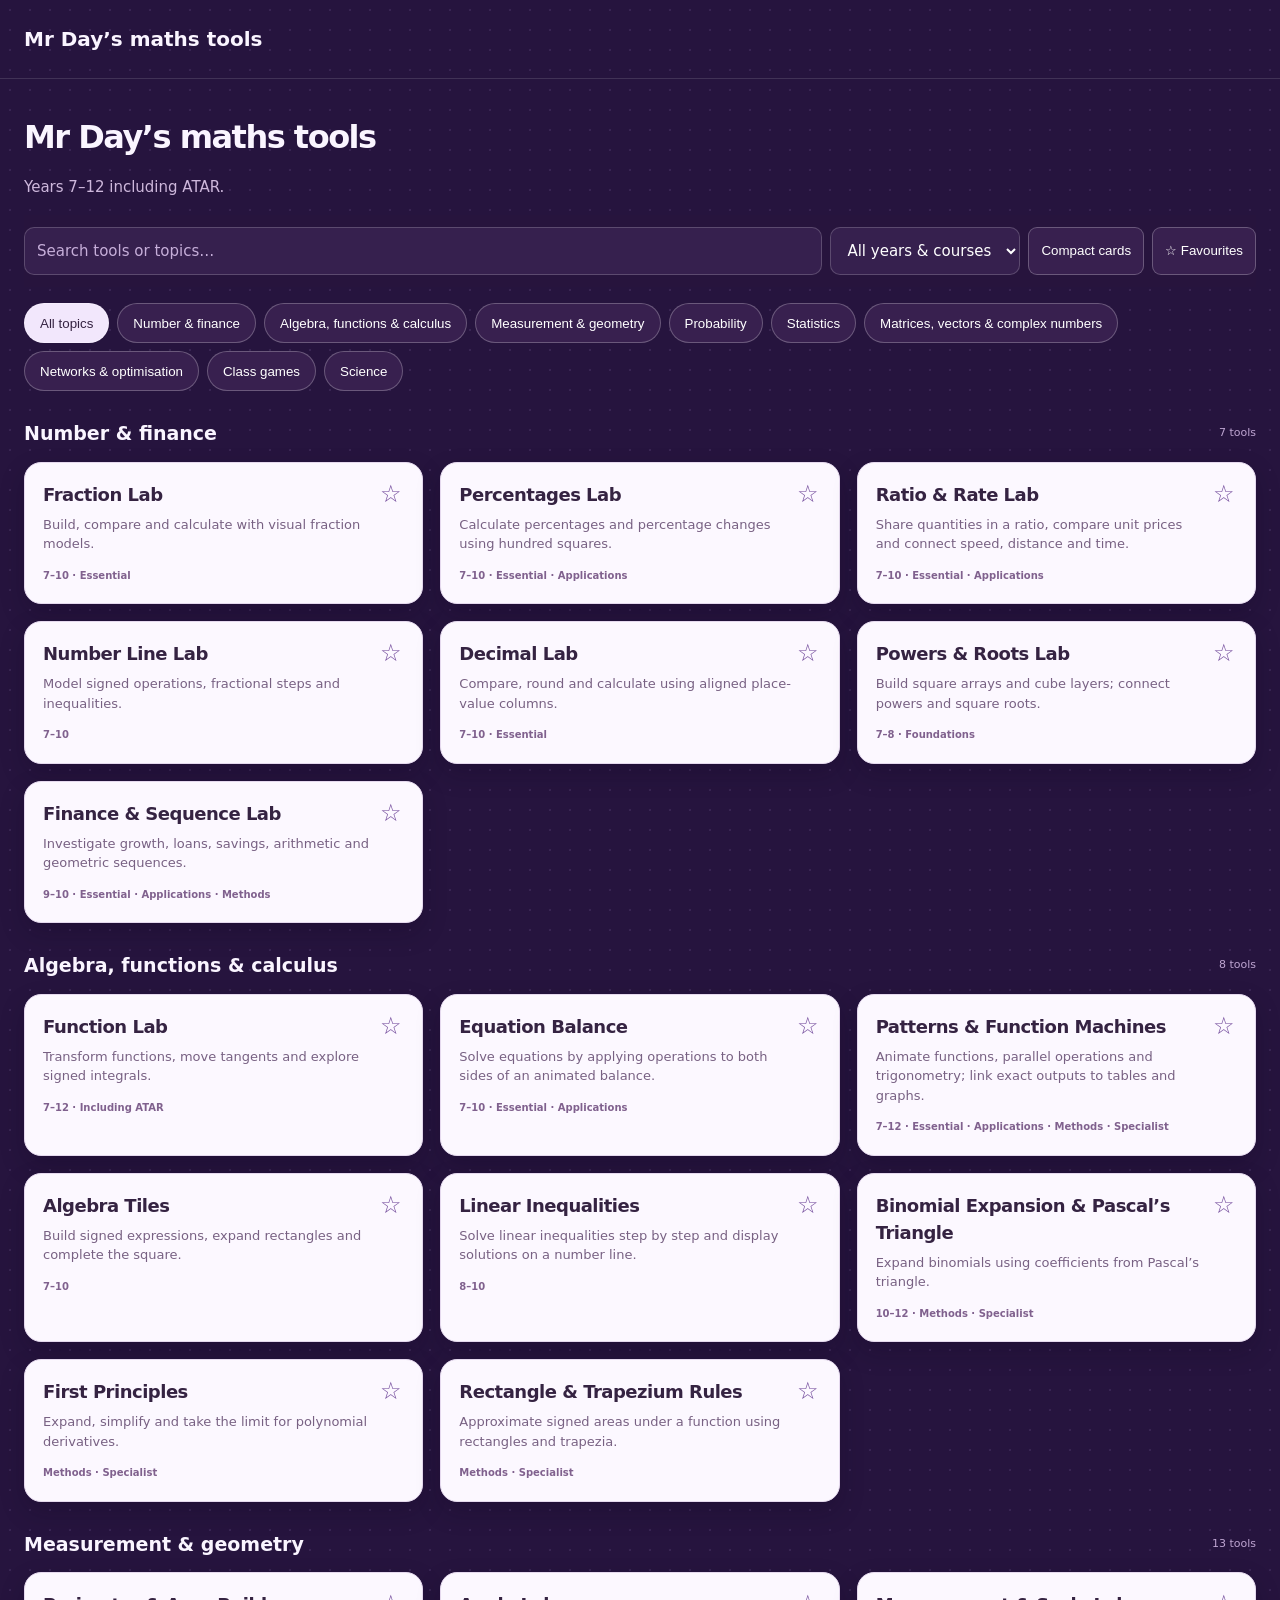
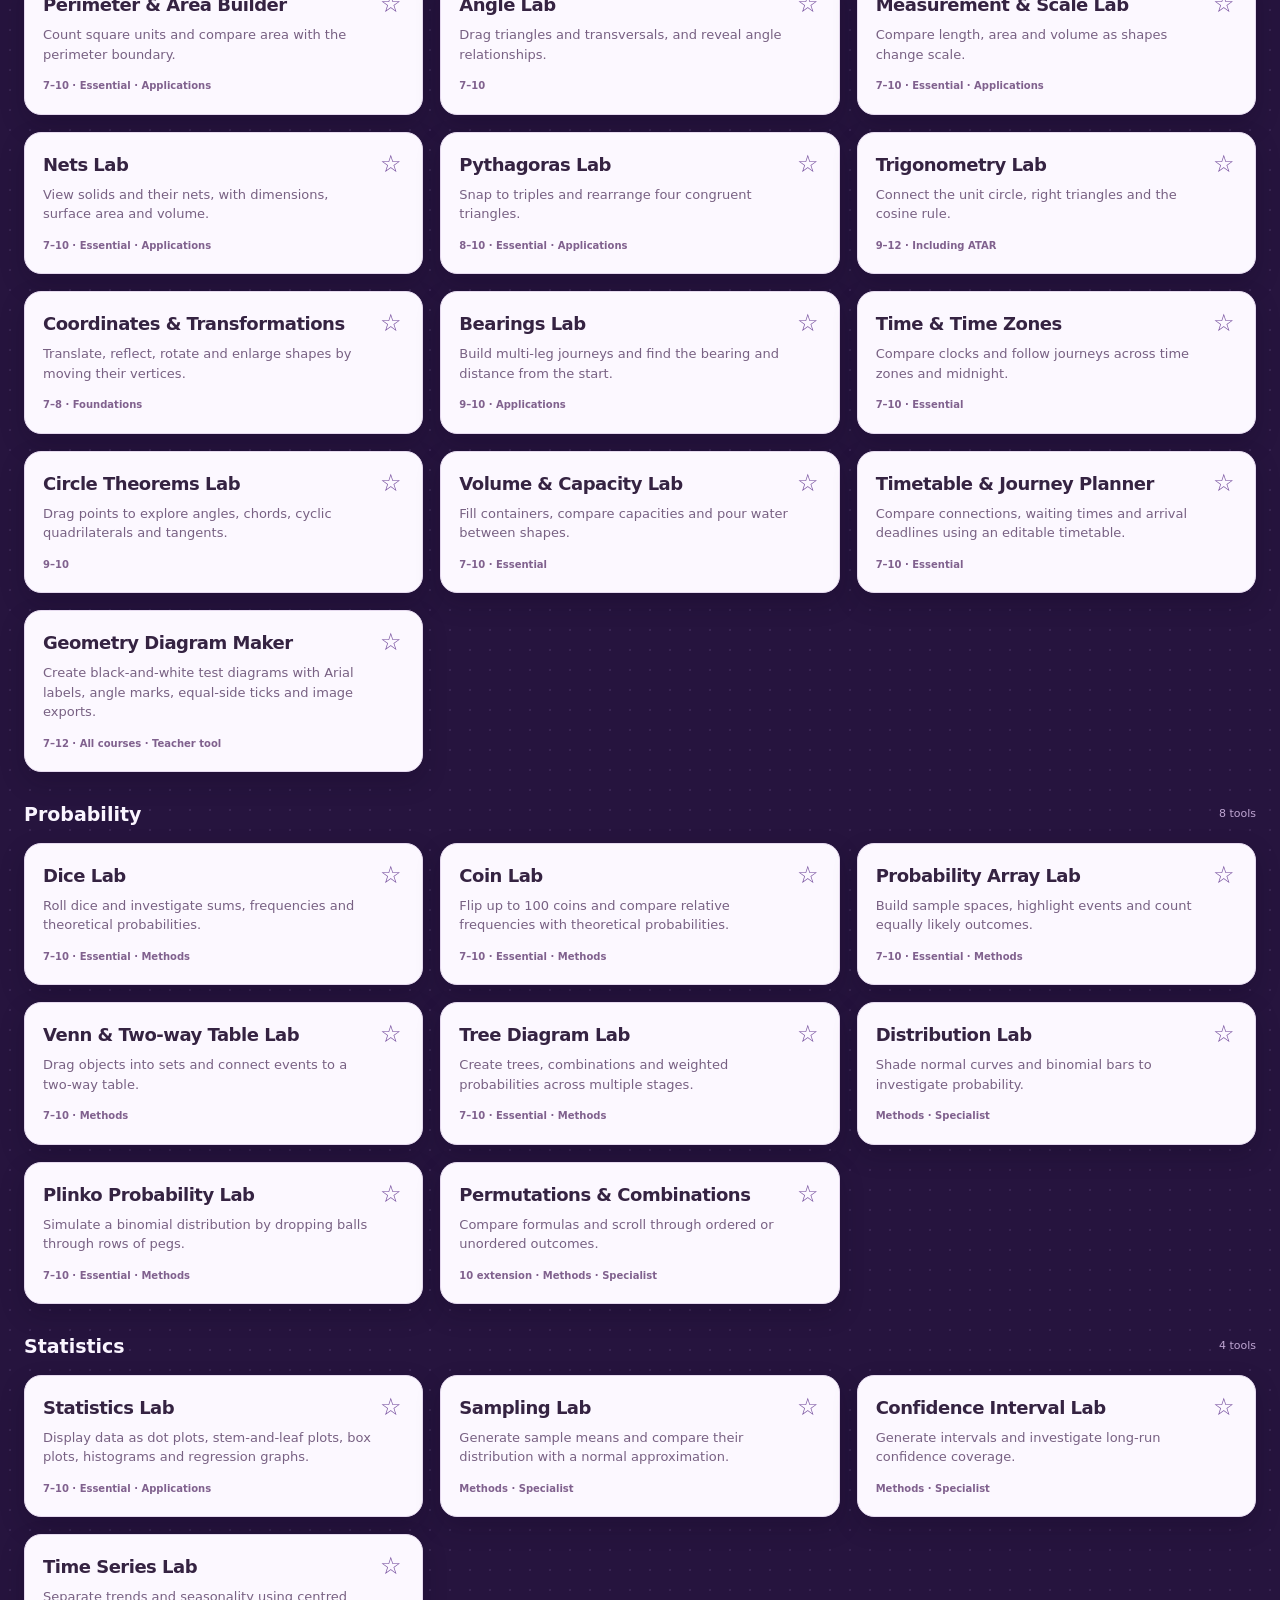
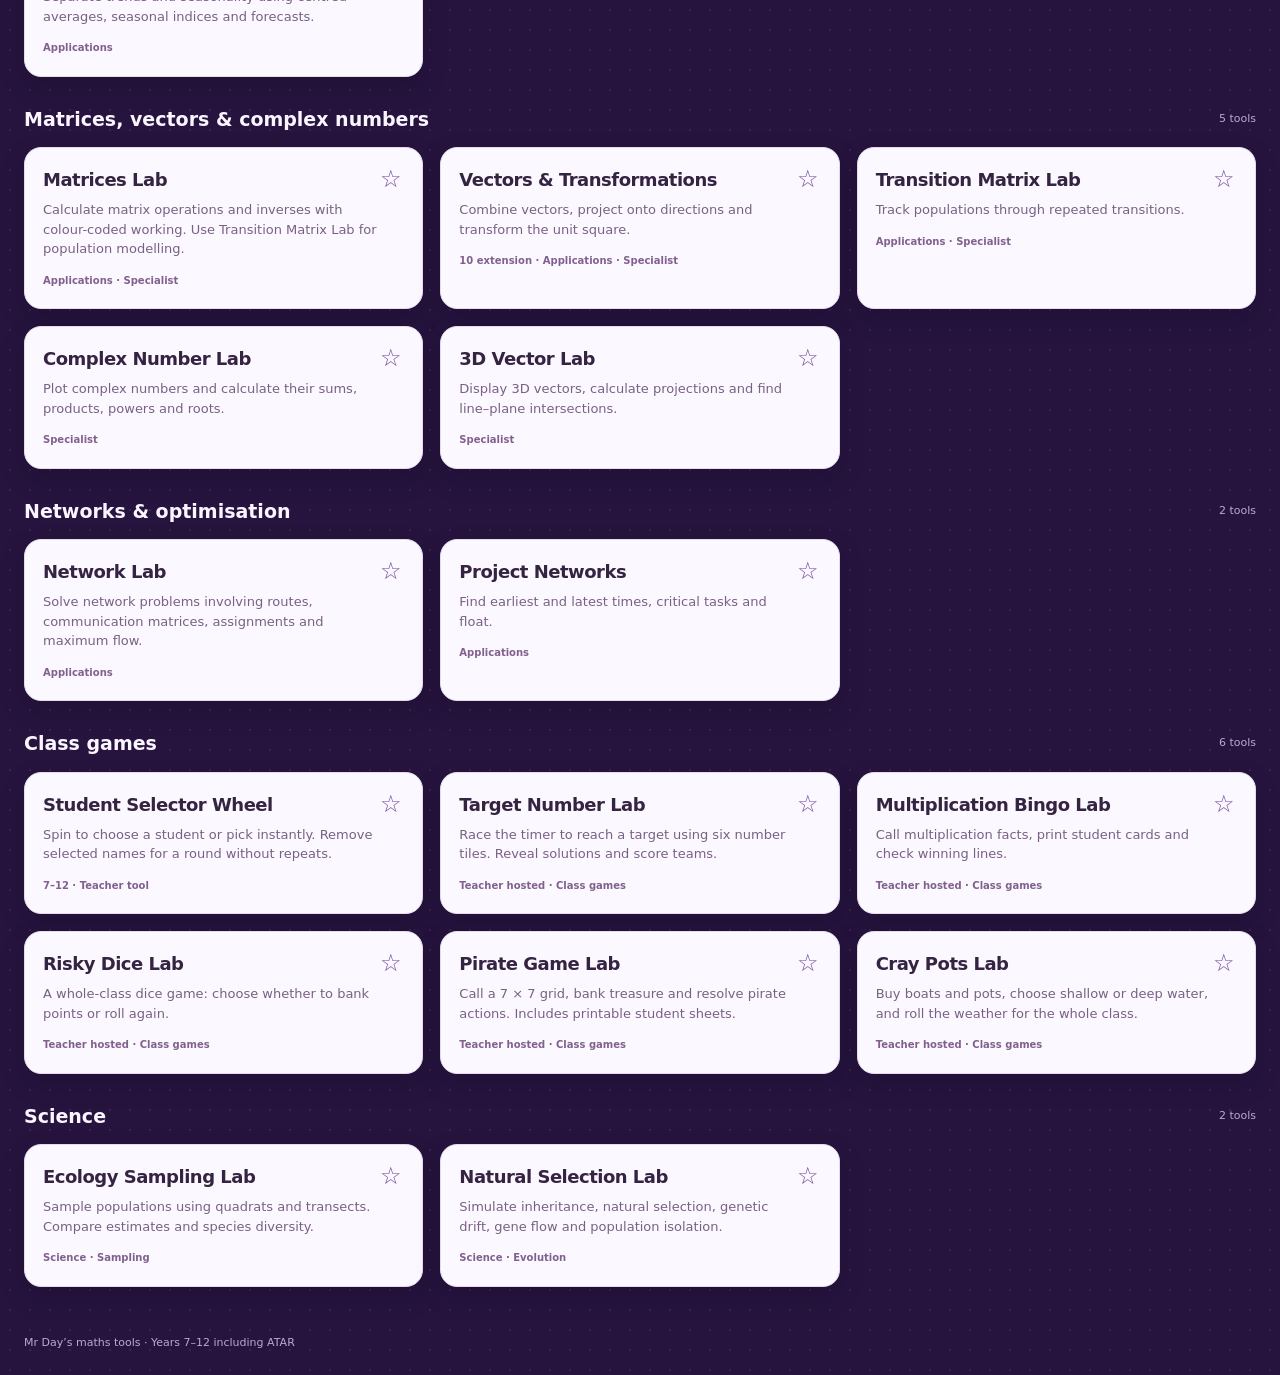
==== commit 0b1a39fb: "Add a colourful student selector wheel with instant and no-repeat draws" ====
--- a/docs/index.html
+++ b/docs/index.html
@@ -5,5 +5,5 @@
 <section><div class="category"><h2>Statistics</h2><span class="count">3 tools</span></div><div class="cards"><a class="card" href="labs/#statistics" data-course="junior essential applications" style="--accent:#8050b4"><div class="icon" aria-hidden="true">▥</div><h3>Statistics Lab</h3><p>Display data as dot plots, stem-and-leaf plots, box plots, histograms and regression graphs.</p><span class="meta">7–10 · Essential · Applications</span><span class="open">Open tool ↗</span></a><a class="card" href="labs/#sampling" data-course="methods specialist" style="--accent:#168477"><div class="icon" aria-hidden="true">∿</div><h3>Sampling Lab</h3><p>Generate sample means and compare their distribution with a normal approximation.</p><span class="meta">Methods · Specialist</span><span class="open">Open tool ↗</span></a><a class="card" href="labs/#inference" data-course="methods specialist" style="--accent:#168477"><div class="icon" aria-hidden="true">↔</div><h3>Confidence Interval Lab</h3><p>Generate intervals and investigate long-run confidence coverage.</p><span class="meta">Methods · Specialist</span><span class="open">Open tool ↗</span></a><a class="card" href="labs/#timeseries" data-course="applications" style="--accent:#078477"><div class="icon" aria-hidden="true">◉</div><h3>Time Series Lab</h3><p>Separate trends and seasonality using centred averages, seasonal indices and forecasts.</p><span class="meta">Applications</span><span class="open">Open tool ↗</span></a></div></section>
 <section><div class="category"><h2>Matrices, vectors &amp; complex numbers</h2><span class="count">5 tools</span></div><div class="cards"><a class="card" href="matrices-lab/" data-course="applications specialist" style="--accent:#8050b4"><div class="icon" aria-hidden="true">▦</div><h3>Matrices Lab</h3><p>Calculate matrix operations and inverses with colour-coded working. Use Transition Matrix Lab for population modelling.</p><span class="meta">Applications · Specialist</span><span class="open">Open tool ↗</span></a><a class="card" href="labs/#vectors" data-course="junior applications specialist" style="--accent:#8050b4"><div class="icon" aria-hidden="true">↗</div><h3>Vectors &amp; Transformations</h3><p>Combine vectors, project onto directions and transform the unit square.</p><span class="meta">10 extension · Applications · Specialist</span><span class="open">Open tool ↗</span></a><a class="card" href="labs/#transitions" data-course="applications specialist" style="--accent:#168477"><div class="icon" aria-hidden="true">▦</div><h3>Transition Matrix Lab</h3><p>Track populations through repeated transitions.</p><span class="meta">Applications · Specialist</span><span class="open">Open tool ↗</span></a><a class="card" href="labs/#complex" data-course="specialist" style="--accent:#168477"><div class="icon" aria-hidden="true">ℂ</div><h3>Complex Number Lab</h3><p>Plot complex numbers and calculate their sums, products, powers and roots.</p><span class="meta">Specialist</span><span class="open">Open tool ↗</span></a><a class="card" href="labs/#vectors3" data-course="specialist" style="--accent:#168477"><div class="icon" aria-hidden="true">↗</div><h3>3D Vector Lab</h3><p>Display 3D vectors, calculate projections and find line–plane intersections.</p><span class="meta">Specialist</span><span class="open">Open tool ↗</span></a></div></section>
 <section><div class="category"><h2>Networks &amp; optimisation</h2><span class="count">2 tools</span></div><div class="cards"><a class="card" href="labs/#networks" data-course="applications" style="--accent:#8050b4"><div class="icon" aria-hidden="true">⌘</div><h3>Network Lab</h3><p>Solve network problems involving routes, communication matrices, assignments and maximum flow.</p><span class="meta">Applications</span><span class="open">Open tool ↗</span></a><a class="card" href="labs/#projects" data-course="applications" style="--accent:#168477"><div class="icon" aria-hidden="true">⌘</div><h3>Project Networks</h3><p>Find earliest and latest times, critical tasks and float.</p><span class="meta">Applications</span><span class="open">Open tool ↗</span></a></div></section>
-<section><div class="category"><h2>Class games</h2><span class="count">5 tools</span></div><div class="cards"><a class="card" href="class-games/#target" data-course="junior games" style="--accent:#98651b"><div class="icon" aria-hidden="true">🎯</div><h3>Target Number Lab</h3><p>Race the timer to reach a target using six number tiles. Reveal solutions and score teams.</p><span class="meta">Teacher hosted · Class games</span><span class="open">Open tool ↗</span></a><a class="card" href="class-games/#bingo" data-course="junior games" style="--accent:#98651b"><div class="icon" aria-hidden="true">▦</div><h3>Multiplication Bingo Lab</h3><p>Call multiplication facts, print student cards and check winning lines.</p><span class="meta">Teacher hosted · Class games</span><span class="open">Open tool ↗</span></a><a class="card" href="class-games/#risk" data-course="junior games" style="--accent:#98651b"><div class="icon" aria-hidden="true">🎲</div><h3>Risky Dice Lab</h3><p>A whole-class dice game: choose whether to bank points or roll again.</p><span class="meta">Teacher hosted · Class games</span><span class="open">Open tool ↗</span></a><a class="card" href="class-games/#pirate" data-course="junior games" style="--accent:#98651b"><div class="icon" aria-hidden="true">🏴‍☠️</div><h3>Pirate Game Lab</h3><p>Call a 7 × 7 grid, bank treasure and resolve pirate actions. Includes printable student sheets.</p><span class="meta">Teacher hosted · Class games</span><span class="open">Open tool ↗</span></a><a class="card" href="class-games/#cray" data-course="junior games" style="--accent:#98651b"><div class="icon" aria-hidden="true">🦞</div><h3>Cray Pots Lab</h3><p>Buy boats and pots, choose shallow or deep water, and roll the weather for the whole class.</p><span class="meta">Teacher hosted · Class games</span><span class="open">Open tool ↗</span></a></div></section>
+<section><div class="category"><h2>Class games</h2><span class="count">6 tools</span></div><div class="cards"><a class="card" href="student-selector/" data-course="junior essential applications methods specialist games" style="--accent:#bb66a3"><div class="icon" aria-hidden="true">🎡</div><h3>Student Selector Wheel</h3><p>Spin to choose a student or pick instantly. Remove selected names for a round without repeats.</p><span class="meta">7–12 · Teacher tool</span><span class="open">Open tool ↗</span></a><a class="card" href="class-games/#target" data-course="junior games" style="--accent:#98651b"><div class="icon" aria-hidden="true">🎯</div><h3>Target Number Lab</h3><p>Race the timer to reach a target using six number tiles. Reveal solutions and score teams.</p><span class="meta">Teacher hosted · Class games</span><span class="open">Open tool ↗</span></a><a class="card" href="class-games/#bingo" data-course="junior games" style="--accent:#98651b"><div class="icon" aria-hidden="true">▦</div><h3>Multiplication Bingo Lab</h3><p>Call multiplication facts, print student cards and check winning lines.</p><span class="meta">Teacher hosted · Class games</span><span class="open">Open tool ↗</span></a><a class="card" href="class-games/#risk" data-course="junior games" style="--accent:#98651b"><div class="icon" aria-hidden="true">🎲</div><h3>Risky Dice Lab</h3><p>A whole-class dice game: choose whether to bank points or roll again.</p><span class="meta">Teacher hosted · Class games</span><span class="open">Open tool ↗</span></a><a class="card" href="class-games/#pirate" data-course="junior games" style="--accent:#98651b"><div class="icon" aria-hidden="true">🏴‍☠️</div><h3>Pirate Game Lab</h3><p>Call a 7 × 7 grid, bank treasure and resolve pirate actions. Includes printable student sheets.</p><span class="meta">Teacher hosted · Class games</span><span class="open">Open tool ↗</span></a><a class="card" href="class-games/#cray" data-course="junior games" style="--accent:#98651b"><div class="icon" aria-hidden="true">🦞</div><h3>Cray Pots Lab</h3><p>Buy boats and pots, choose shallow or deep water, and roll the weather for the whole class.</p><span class="meta">Teacher hosted · Class games</span><span class="open">Open tool ↗</span></a></div></section>
 <section><div class="category"><h2>Science</h2><span class="count">2 tools</span></div><div class="cards"><a class="card" href="ecology-lab/" data-course="junior science" style="--accent:#228467"><div class="icon" aria-hidden="true">✳</div><h3>Ecology Sampling Lab</h3><p>Sample populations using quadrats and transects. Compare estimates and species diversity.</p><span class="meta">Science · Sampling</span><span class="open">Open tool ↗</span></a><a class="card" href="natural-selection-lab/" data-course="junior science" style="--accent:#7651b1"><div class="icon" aria-hidden="true">🧬</div><h3>Natural Selection Lab</h3><p>Simulate inheritance, natural selection, genetic drift, gene flow and population isolation.</p><span class="meta">Science · Evolution</span><span class="open">Open tool ↗</span></a></div></section><div id="empty" hidden>No matching tools. Try another topic or course.</div></main><footer>Mr Day’s maths tools · Years 7–12 including ATAR</footer><script>function filter(){const q=document.getElementById('search').value.toLowerCase().trim(),c=document.getElementById('course').value;let count=0;document.querySelectorAll('.card').forEach(a=>{a.hidden=!(a.textContent.toLowerCase().includes(q)&&(c==='all'||a.dataset.course.split(' ').includes(c)));if(!a.hidden)count++});document.querySelectorAll('section').forEach(s=>{const n=[...s.querySelectorAll('.card')].filter(a=>!a.hidden).length;s.hidden=!n;s.querySelector('.count').textContent=n+' '+(n===1?'tool':'tools')});document.getElementById('empty').hidden=count>0}document.getElementById('search').oninput=filter;document.getElementById('course').onchange=filter;filter();</script><script src="classroom.js?v=20261104-refresh"></script><script src="classroom-extras.js?v=20261104"></script><script src="maths-notation.js?v=20261104"></script></body></html>
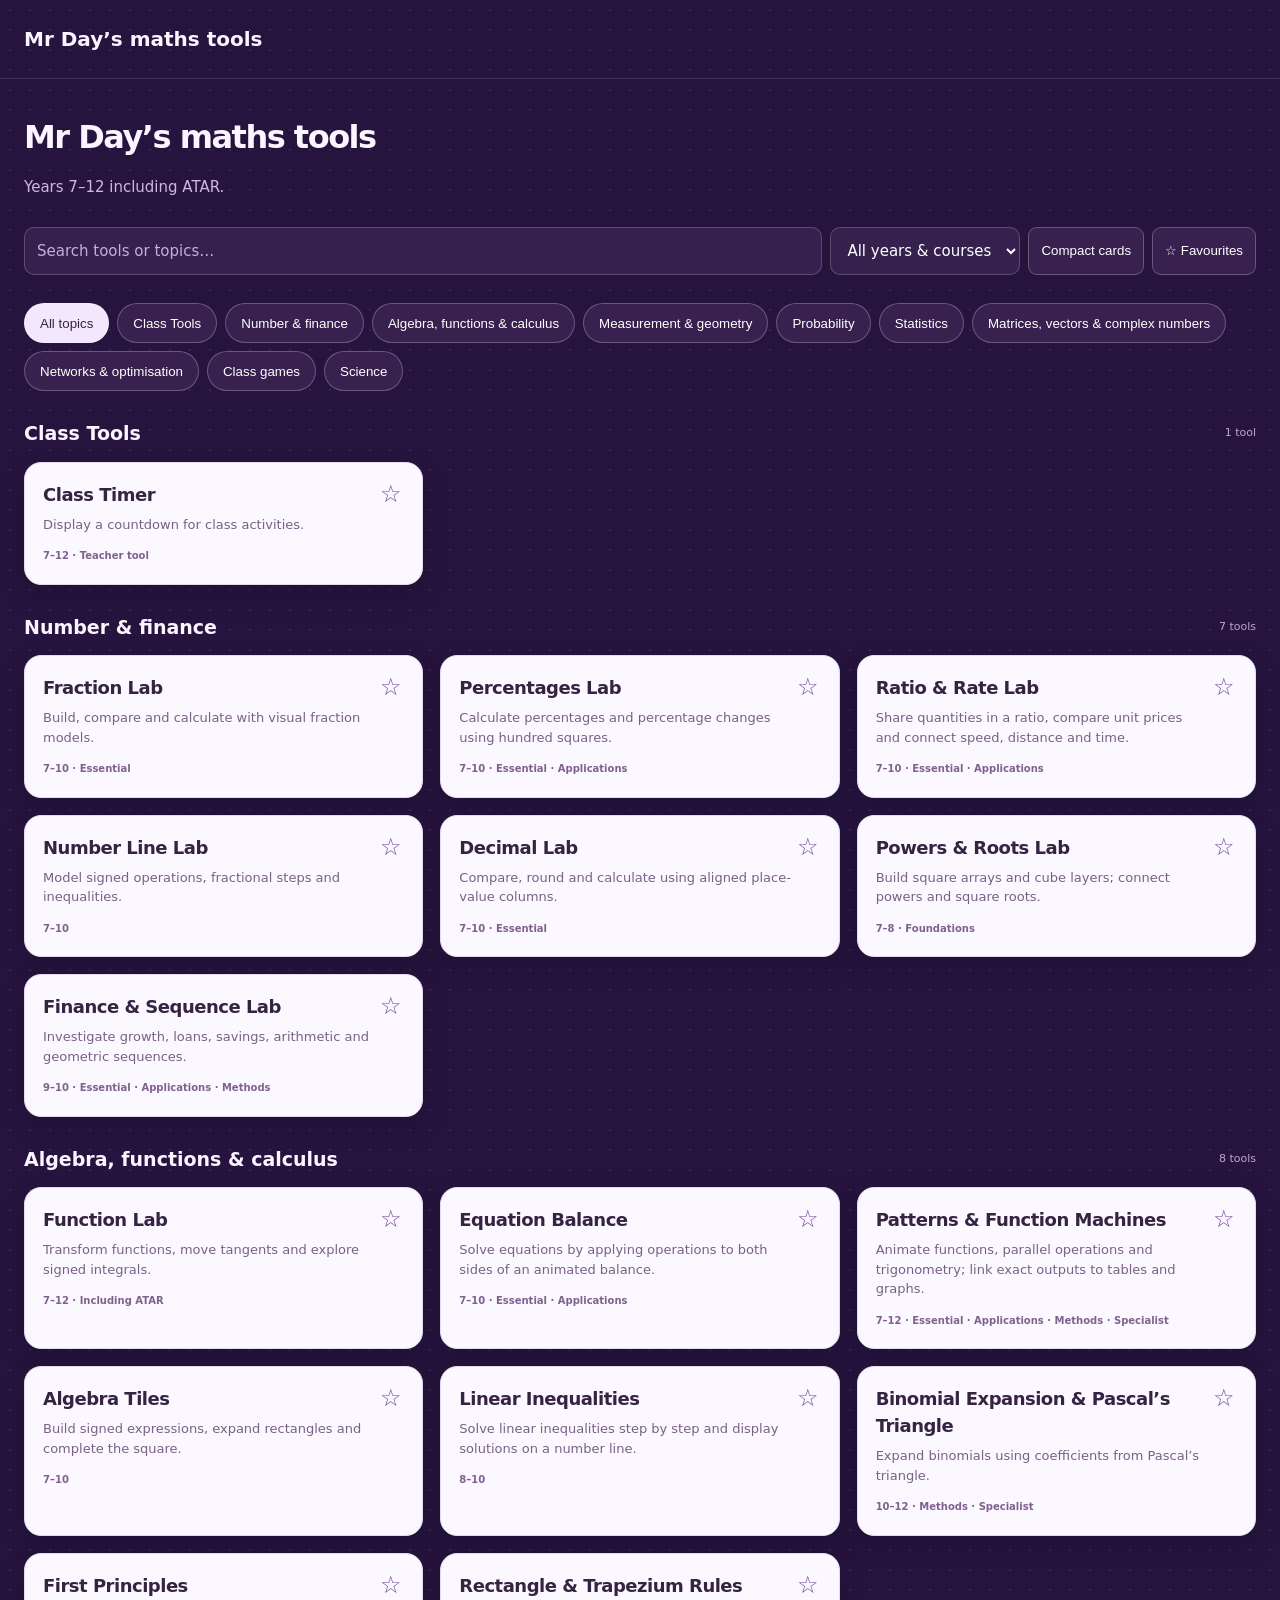
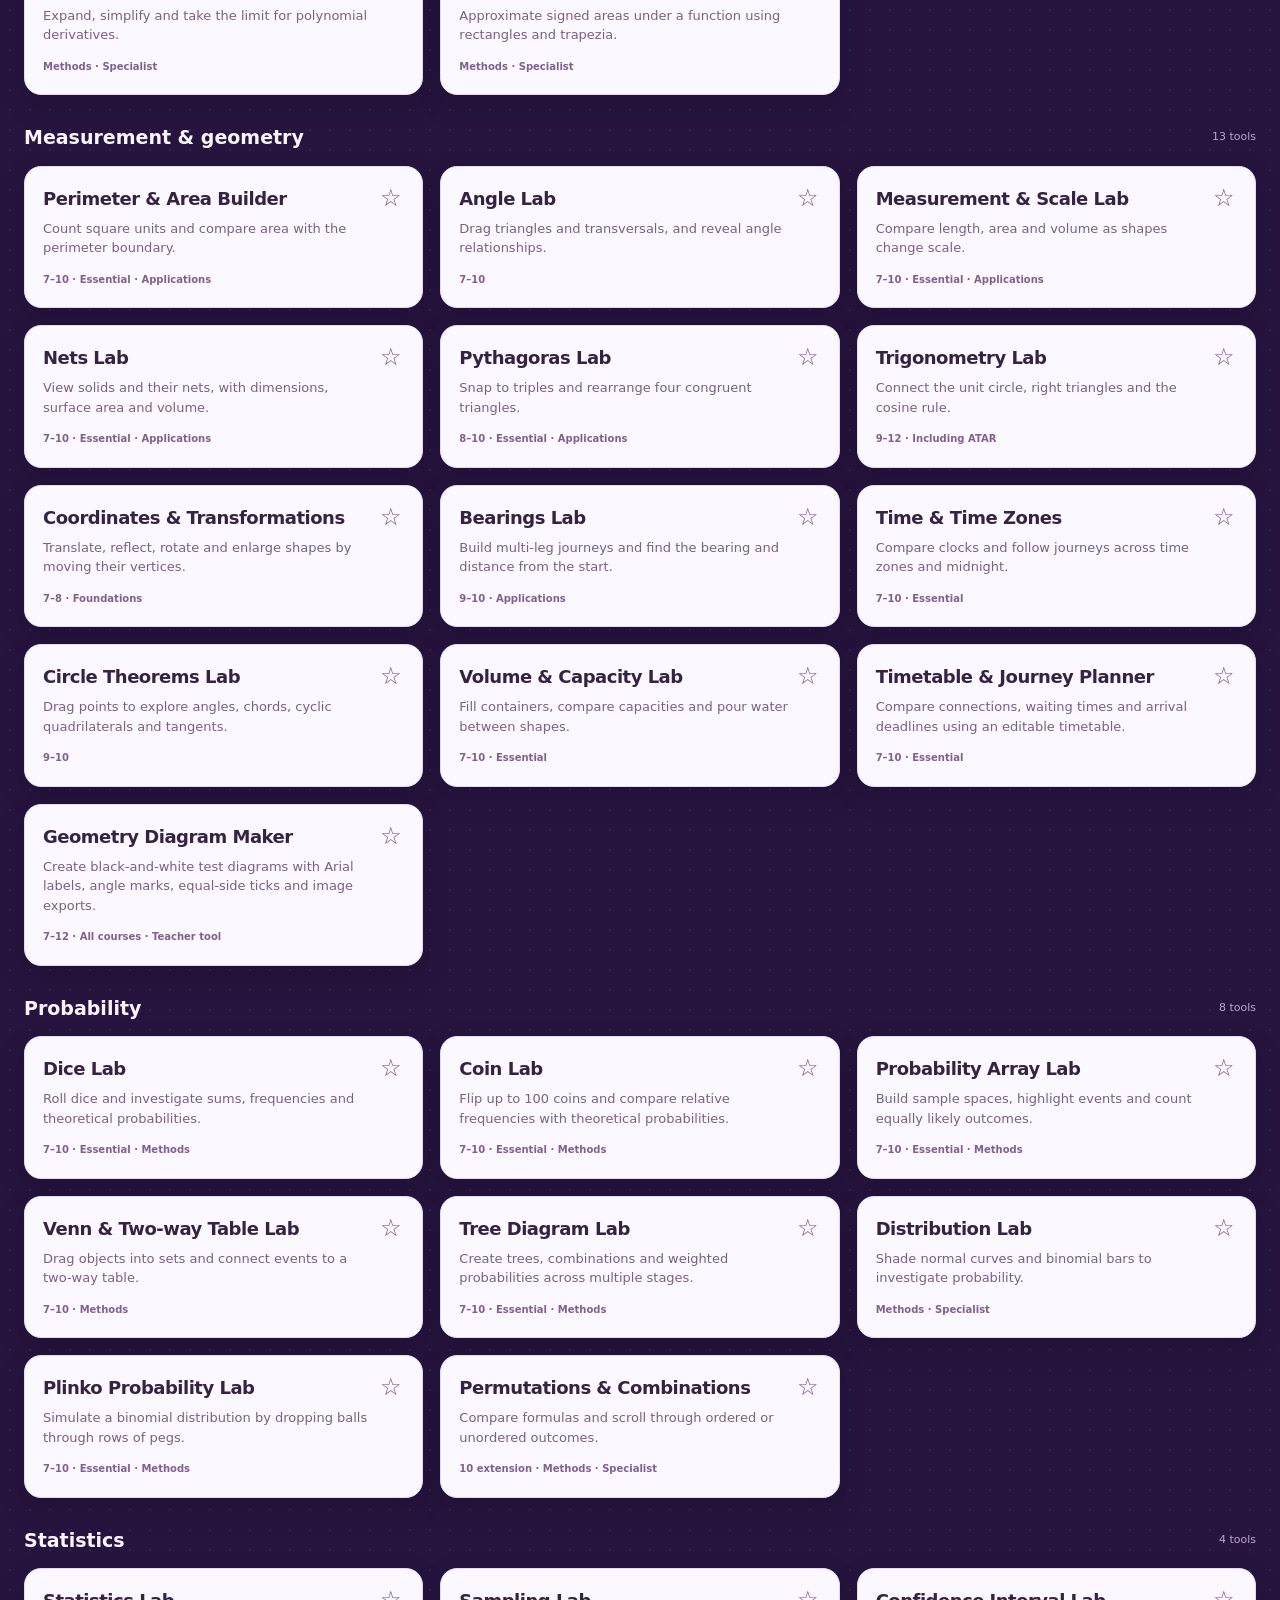
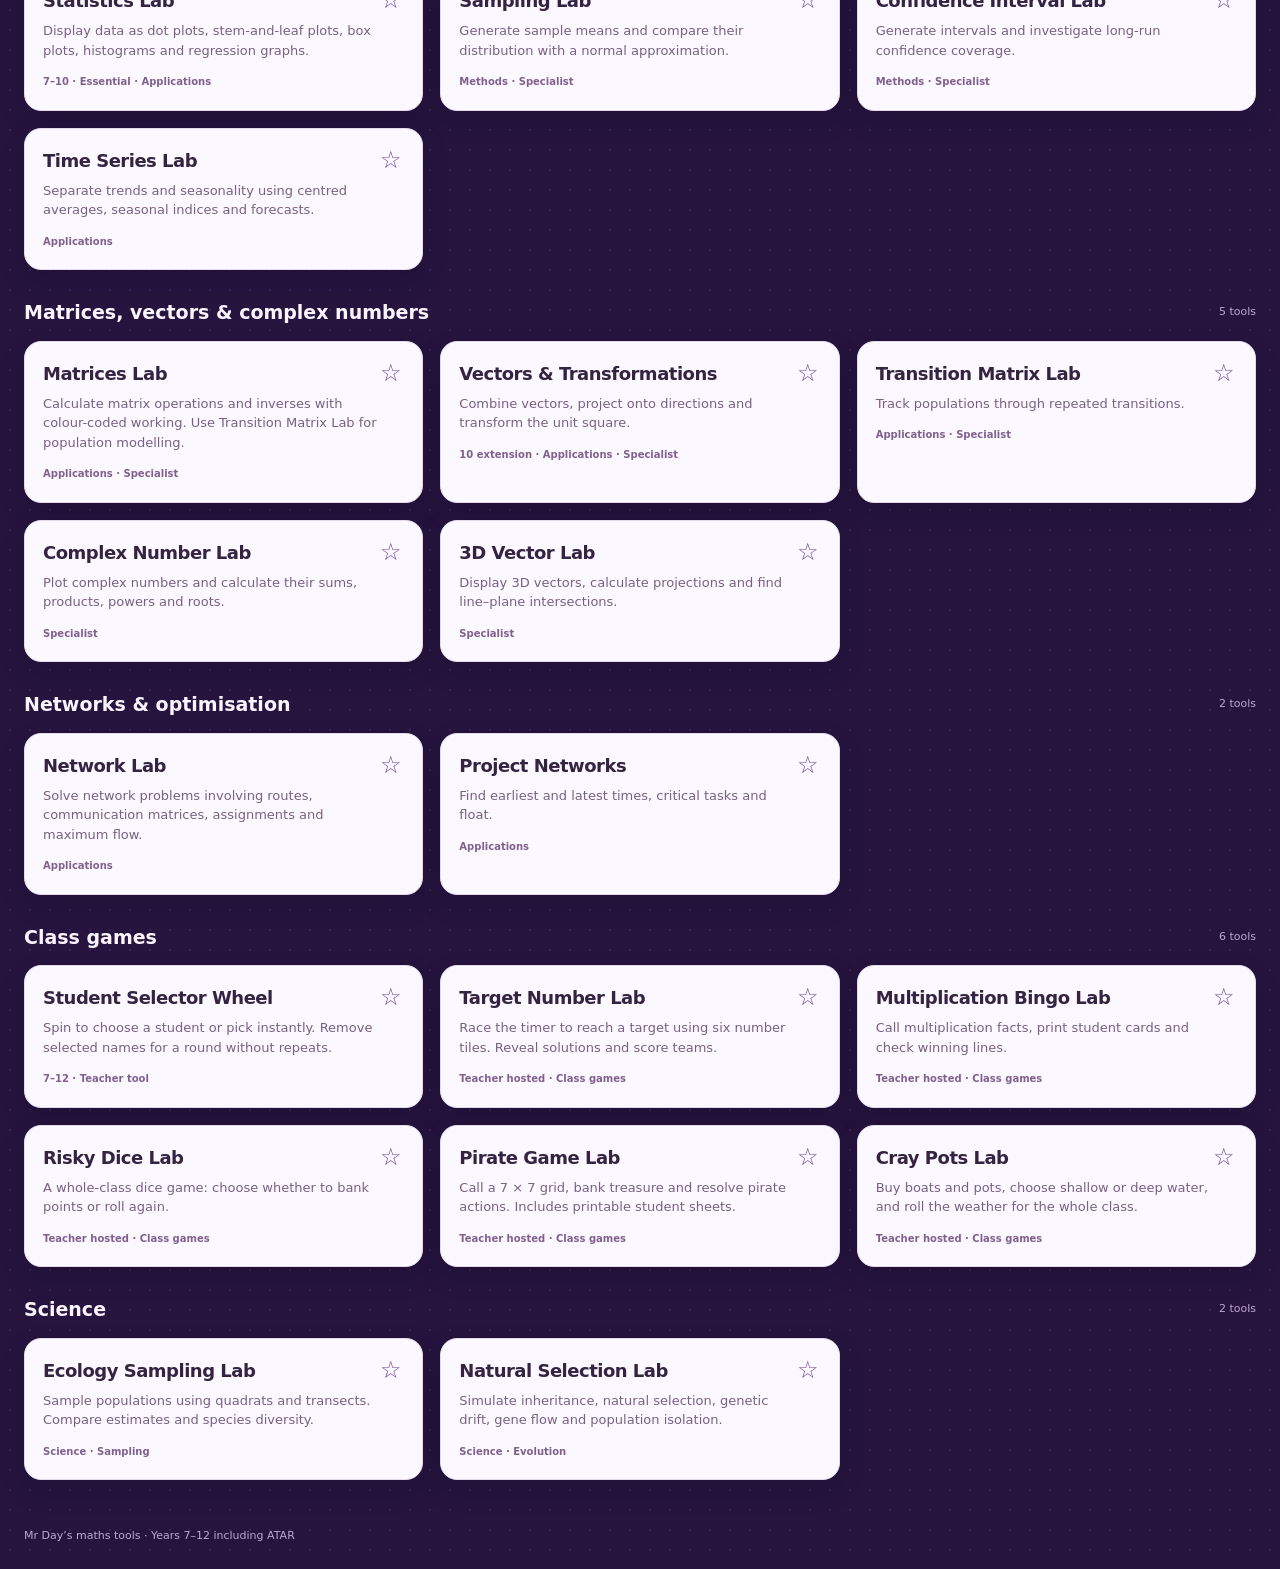
==== commit 8dce874c: "Add Class Timer under a first Class Tools category" ====
--- a/docs/index.html
+++ b/docs/index.html
@@ -1,4 +1,5 @@
-<!doctype html><html lang="en"><head><meta charset="utf-8"><meta name="viewport" content="width=device-width,initial-scale=1"><meta name="description" content="Interactive mathematics tools for Years 7–12 including ATAR."><title>Mr Day’s maths tools</title><style>*{box-sizing:border-box}body{margin:0;background:#26143e radial-gradient(#b99bdf20 1px,transparent 1px);background-size:20px 20px;color:#faf5ff;font:15px/1.5 system-ui,sans-serif}header,main,footer{max-width:1280px;margin:auto;padding:24px}header{border-bottom:1px solid #ffffff20;font-size:20px;font-weight:750}h1{font-size:clamp(32px,4vw,48px);letter-spacing:-1.5px;margin:10px 0}p{color:#ceb8dc}.filters{display:flex;gap:12px;flex-wrap:wrap;margin:25px 0}input,select{font:inherit;border:1px solid #ffffff30;border-radius:10px;padding:12px;background:#36204e;color:#fff}input{flex:1;min-width:200px}input::placeholder{color:#c6aed9}.category{display:flex;justify-content:space-between;align-items:center;margin:28px 0 14px}h2{font-size:19px;margin:0}.category span{font-size:11px;color:#bea5d1}.cards{display:grid;grid-template-columns:repeat(3,1fr);gap:17px}.card{display:flex;flex-direction:column;text-decoration:none;color:#352342;background:#fcf8ff;border:1px solid #e5d9ee;border-radius:17px;padding:23px;box-shadow:0 10px 24px #10051f35;transition:transform .15s}.card:hover{transform:translateY(-3px)}.icon{font-size:38px;color:var(--accent);line-height:1.2}.card h3{font-size:21px;margin:15px 0 5px;letter-spacing:-.5px}.card p{color:#786183;font-size:13px;flex:1;margin:6px 0 14px}.meta{font-size:10px;font-weight:650;color:#80618e}.open{align-self:flex-start;background:#e7433d;color:white;padding:9px 13px;border-radius:8px;font-size:11px;font-weight:700;margin-top:16px}footer{font-size:11px;color:#bfa6d3}a:focus-visible,input:focus-visible,select:focus-visible{outline:3px solid #e5b95b;outline-offset:4px}[hidden]{display:none!important}#empty{padding:40px;color:#d7c1e6}@media(max-width:900px){.cards{grid-template-columns:repeat(2,1fr)}}@media(max-width:560px){.cards{grid-template-columns:1fr}header,main,footer{padding:18px}.filters select{width:100%}}@media(prefers-reduced-motion:reduce){.card{transition:none}}</style></head><body><header>Mr Day’s maths tools</header><main><h1>Mr Day’s maths tools</h1><p>Years 7–12 including ATAR.</p><div class="filters"><input id="search" aria-label="Search tools" placeholder="Search tools or topics…" type="search"><select id="course" aria-label="Filter by course"><option value="all">All year levels & courses</option value="junior">Years 7–10</option><option value="essential">Year 11–12 Essential (General)</option><option value="applications">Year 11–12 Applications (ATAR)</option><option value="methods">Year 11–12 Methods (ATAR)</option><option value="specialist">Year 11–12 Specialist (ATAR)</option></select></div><section><div class="category"><h2>Number &amp; finance</h2><span class="count">7 tools</span></div><div class="cards"><a class="card" href="fraction-lab/" data-course="junior essential" style="--accent:#168477"><div class="icon" aria-hidden="true">▥</div><h3>Fraction Lab</h3><p>Build, compare and calculate with visual fraction models.</p><span class="meta">7–10 · Essential</span><span class="open">Open tool ↗</span></a><a class="card" href="labs/#percentages" data-course="junior essential applications" style="--accent:#078477"><div class="icon" aria-hidden="true">%</div><h3>Percentages Lab</h3><p>Calculate percentages and percentage changes using hundred squares.</p><span class="meta">7–10 · Essential · Applications</span><span class="open">Open tool ↗</span></a><a class="card" href="labs/#ratios" data-course="junior essential applications" style="--accent:#8050b4"><div class="icon" aria-hidden="true">∶</div><h3>Ratio &amp; Rate Lab</h3><p>Share quantities in a ratio, compare unit prices and connect speed, distance and time.</p><span class="meta">7–10 · Essential · Applications</span><span class="open">Open tool ↗</span></a><a class="card" href="labs/#numberline" data-course="junior" style="--accent:#168477"><div class="icon" aria-hidden="true">↔</div><h3>Number Line Lab</h3><p>Model signed operations, fractional steps and inequalities.</p><span class="meta">7–10</span><span class="open">Open tool ↗</span></a><a class="card" href="labs/#decimals" data-course="junior essential" style="--accent:#078477"><div class="icon" aria-hidden="true">0.1</div><h3>Decimal Lab</h3><p>Compare, round and calculate using aligned place-value columns.</p><span class="meta">7–10 · Essential</span><span class="open">Open tool ↗</span></a><a class="card" href="labs/#powers" data-course="junior" style="--accent:#078477"><div class="icon" aria-hidden="true">n²</div><h3>Powers & Roots Lab</h3><p>Build square arrays and cube layers; connect powers and square roots.</p><span class="meta">7–8 · Foundations</span><span class="open">Open tool ↗</span></a><a class="card" href="labs/#finance" data-course="junior essential applications methods" style="--accent:#bd6d21"><div class="icon" aria-hidden="true">↗</div><h3>Finance &amp; Sequence Lab</h3><p>Investigate growth, loans, savings, arithmetic and geometric sequences.</p><span class="meta">9–10 · Essential · Applications · Methods</span><span class="open">Open tool ↗</span></a></div></section>
+<!doctype html><html lang="en"><head><meta charset="utf-8"><meta name="viewport" content="width=device-width,initial-scale=1"><meta name="description" content="Interactive mathematics tools for Years 7–12 including ATAR."><title>Mr Day’s maths tools</title><style>*{box-sizing:border-box}body{margin:0;background:#26143e radial-gradient(#b99bdf20 1px,transparent 1px);background-size:20px 20px;color:#faf5ff;font:15px/1.5 system-ui,sans-serif}header,main,footer{max-width:1280px;margin:auto;padding:24px}header{border-bottom:1px solid #ffffff20;font-size:20px;font-weight:750}h1{font-size:clamp(32px,4vw,48px);letter-spacing:-1.5px;margin:10px 0}p{color:#ceb8dc}.filters{display:flex;gap:12px;flex-wrap:wrap;margin:25px 0}input,select{font:inherit;border:1px solid #ffffff30;border-radius:10px;padding:12px;background:#36204e;color:#fff}input{flex:1;min-width:200px}input::placeholder{color:#c6aed9}.category{display:flex;justify-content:space-between;align-items:center;margin:28px 0 14px}h2{font-size:19px;margin:0}.category span{font-size:11px;color:#bea5d1}.cards{display:grid;grid-template-columns:repeat(3,1fr);gap:17px}.card{display:flex;flex-direction:column;text-decoration:none;color:#352342;background:#fcf8ff;border:1px solid #e5d9ee;border-radius:17px;padding:23px;box-shadow:0 10px 24px #10051f35;transition:transform .15s}.card:hover{transform:translateY(-3px)}.icon{font-size:38px;color:var(--accent);line-height:1.2}.card h3{font-size:21px;margin:15px 0 5px;letter-spacing:-.5px}.card p{color:#786183;font-size:13px;flex:1;margin:6px 0 14px}.meta{font-size:10px;font-weight:650;color:#80618e}.open{align-self:flex-start;background:#e7433d;color:white;padding:9px 13px;border-radius:8px;font-size:11px;font-weight:700;margin-top:16px}footer{font-size:11px;color:#bfa6d3}a:focus-visible,input:focus-visible,select:focus-visible{outline:3px solid #e5b95b;outline-offset:4px}[hidden]{display:none!important}#empty{padding:40px;color:#d7c1e6}@media(max-width:900px){.cards{grid-template-columns:repeat(2,1fr)}}@media(max-width:560px){.cards{grid-template-columns:1fr}header,main,footer{padding:18px}.filters select{width:100%}}@media(prefers-reduced-motion:reduce){.card{transition:none}}</style></head><body><header>Mr Day’s maths tools</header><main><h1>Mr Day’s maths tools</h1><p>Years 7–12 including ATAR.</p><div class="filters"><input id="search" aria-label="Search tools" placeholder="Search tools or topics…" type="search"><select id="course" aria-label="Filter by course"><option value="all">All year levels & courses</option value="junior">Years 7–10</option><option value="essential">Year 11–12 Essential (General)</option><option value="applications">Year 11–12 Applications (ATAR)</option><option value="methods">Year 11–12 Methods (ATAR)</option><option value="specialist">Year 11–12 Specialist (ATAR)</option></select></div><section id="class-tools"><div class="category"><h2>Class Tools</h2><span class="count">1 tool</span></div><div class="cards"><a class="card" href="class-timer/" data-course="junior essential applications methods specialist" style="--accent:#8050b4"><div class="icon" aria-hidden="true">◷</div><h3>Class Timer</h3><p>Display a countdown for class activities.</p><span class="meta">7–12 · Teacher tool</span><span class="open">Open tool ↗</span></a></div></section>
+<section><div class="category"><h2>Number &amp; finance</h2><span class="count">7 tools</span></div><div class="cards"><a class="card" href="fraction-lab/" data-course="junior essential" style="--accent:#168477"><div class="icon" aria-hidden="true">▥</div><h3>Fraction Lab</h3><p>Build, compare and calculate with visual fraction models.</p><span class="meta">7–10 · Essential</span><span class="open">Open tool ↗</span></a><a class="card" href="labs/#percentages" data-course="junior essential applications" style="--accent:#078477"><div class="icon" aria-hidden="true">%</div><h3>Percentages Lab</h3><p>Calculate percentages and percentage changes using hundred squares.</p><span class="meta">7–10 · Essential · Applications</span><span class="open">Open tool ↗</span></a><a class="card" href="labs/#ratios" data-course="junior essential applications" style="--accent:#8050b4"><div class="icon" aria-hidden="true">∶</div><h3>Ratio &amp; Rate Lab</h3><p>Share quantities in a ratio, compare unit prices and connect speed, distance and time.</p><span class="meta">7–10 · Essential · Applications</span><span class="open">Open tool ↗</span></a><a class="card" href="labs/#numberline" data-course="junior" style="--accent:#168477"><div class="icon" aria-hidden="true">↔</div><h3>Number Line Lab</h3><p>Model signed operations, fractional steps and inequalities.</p><span class="meta">7–10</span><span class="open">Open tool ↗</span></a><a class="card" href="labs/#decimals" data-course="junior essential" style="--accent:#078477"><div class="icon" aria-hidden="true">0.1</div><h3>Decimal Lab</h3><p>Compare, round and calculate using aligned place-value columns.</p><span class="meta">7–10 · Essential</span><span class="open">Open tool ↗</span></a><a class="card" href="labs/#powers" data-course="junior" style="--accent:#078477"><div class="icon" aria-hidden="true">n²</div><h3>Powers & Roots Lab</h3><p>Build square arrays and cube layers; connect powers and square roots.</p><span class="meta">7–8 · Foundations</span><span class="open">Open tool ↗</span></a><a class="card" href="labs/#finance" data-course="junior essential applications methods" style="--accent:#bd6d21"><div class="icon" aria-hidden="true">↗</div><h3>Finance &amp; Sequence Lab</h3><p>Investigate growth, loans, savings, arithmetic and geometric sequences.</p><span class="meta">9–10 · Essential · Applications · Methods</span><span class="open">Open tool ↗</span></a></div></section>
 <section><div class="category"><h2>Algebra, functions &amp; calculus</h2><span class="count">8 tools</span></div><div class="cards"><a class="card" href="labs/#functions" data-course="junior essential applications methods specialist" style="--accent:#168477"><div class="icon" aria-hidden="true">ƒ</div><h3>Function Lab</h3><p>Transform functions, move tangents and explore signed integrals.</p><span class="meta">7–12 · Including ATAR</span><span class="open">Open tool ↗</span></a><a class="card" href="equation-balance/" data-course="junior essential applications" style="--accent:#8050b4"><div class="icon" aria-hidden="true">⚖</div><h3>Equation Balance</h3><p>Solve equations by applying operations to both sides of an animated balance.</p><span class="meta">7–10 · Essential · Applications</span><span class="open">Open tool ↗</span></a><a class="card" href="labs/#patterns" data-course="junior essential applications methods specialist" style="--accent:#078477"><div class="icon" aria-hidden="true">→</div><h3>Patterns & Function Machines</h3><p>Animate functions, parallel operations and trigonometry; link exact outputs to tables and graphs.</p><span class="meta">7–12 · Essential · Applications · Methods · Specialist</span><span class="open">Open tool ↗</span></a><a class="card" href="labs/#tiles" data-course="junior" style="--accent:#168477"><div class="icon" aria-hidden="true">x²</div><h3>Algebra Tiles</h3><p>Build signed expressions, expand rectangles and complete the square.</p><span class="meta">7–10</span><span class="open">Open tool ↗</span></a><a class="card" href="labs/#inequalities" data-course="junior" style="--accent:#168477"><div class="icon" aria-hidden="true">≤</div><h3>Linear Inequalities</h3><p>Solve linear inequalities step by step and display solutions on a number line.</p><span class="meta">8–10</span><span class="open">Open tool ↗</span></a><a class="card" href="labs/#binomial" data-course="junior methods specialist" style="--accent:#168477"><div class="icon" aria-hidden="true">(a+b)ⁿ</div><h3>Binomial Expansion &amp; Pascal’s Triangle</h3><p>Expand binomials using coefficients from Pascal’s triangle.</p><span class="meta">10–12 · Methods · Specialist</span><span class="open">Open tool ↗</span></a><a class="card" href="labs/#calculus" data-course="methods specialist" style="--accent:#168477"><div class="icon" aria-hidden="true">∫</div><h3>First Principles</h3><p>Expand, simplify and take the limit for polynomial derivatives.</p><span class="meta">Methods · Specialist</span><span class="open">Open tool ↗</span></a><a class="card" href="labs/#integration" data-course="methods specialist" style="--accent:#168477"><div class="icon" aria-hidden="true">∫</div><h3>Rectangle &amp; Trapezium Rules</h3><p>Approximate signed areas under a function using rectangles and trapezia.</p><span class="meta">Methods · Specialist</span><span class="open">Open tool ↗</span></a></div></section>
 <section><div class="category"><h2>Measurement &amp; geometry</h2><span class="count">9 tools</span></div><div class="cards"><a class="card" href="labs/#area" data-course="junior essential applications" style="--accent:#078477"><div class="icon" aria-hidden="true">▦</div><h3>Perimeter & Area Builder</h3><p>Count square units and compare area with the perimeter boundary.</p><span class="meta">7–10 · Essential · Applications</span><span class="open">Open tool ↗</span></a><a class="card" href="labs/#angles" data-course="junior" style="--accent:#168477"><div class="icon" aria-hidden="true">∠</div><h3>Angle Lab</h3><p>Drag triangles and transversals, and reveal angle relationships.</p><span class="meta">7–10</span><span class="open">Open tool ↗</span></a><a class="card" href="labs/#measurement" data-course="junior essential applications" style="--accent:#8050b4"><div class="icon" aria-hidden="true">◇</div><h3>Measurement &amp; Scale Lab</h3><p>Compare length, area and volume as shapes change scale.</p><span class="meta">7–10 · Essential · Applications</span><span class="open">Open tool ↗</span></a><a class="card" href="labs/#nets" data-course="junior essential applications" style="--accent:#168477"><div class="icon" aria-hidden="true">⬡</div><h3>Nets Lab</h3><p>View solids and their nets, with dimensions, surface area and volume.</p><span class="meta">7–10 · Essential · Applications</span><span class="open">Open tool ↗</span></a><a class="card" href="labs/#pythagoras" data-course="junior essential applications" style="--accent:#168477"><div class="icon" aria-hidden="true">√</div><h3>Pythagoras Lab</h3><p>Snap to triples and rearrange four congruent triangles.</p><span class="meta">8–10 · Essential · Applications</span><span class="open">Open tool ↗</span></a><a class="card" href="labs/#trigonometry" data-course="junior essential applications methods specialist" style="--accent:#168477"><div class="icon" aria-hidden="true">△</div><h3>Trigonometry Lab</h3><p>Connect the unit circle, right triangles and the cosine rule.</p><span class="meta">9–12 · Including ATAR</span><span class="open">Open tool ↗</span></a><a class="card" href="labs/#transformations" data-course="junior" style="--accent:#078477"><div class="icon" aria-hidden="true">↗</div><h3>Coordinates & Transformations</h3><p>Translate, reflect, rotate and enlarge shapes by moving their vertices.</p><span class="meta">7–8 · Foundations</span><span class="open">Open tool ↗</span></a><a class="card" href="labs/#bearings" data-course="junior applications" style="--accent:#287caf"><div class="icon" aria-hidden="true">↗</div><h3>Bearings Lab</h3><p>Build multi-leg journeys and find the bearing and distance from the start.</p><span class="meta">9–10 · Applications</span><span class="open">Open tool ↗</span></a><a class="card" href="labs/#timezones" data-course="junior essential" style="--accent:#078477"><div class="icon" aria-hidden="true">◷</div><h3>Time & Time Zones</h3><p>Compare clocks and follow journeys across time zones and midnight.</p><span class="meta">7–10 · Essential</span><span class="open">Open tool ↗</span></a><a class="card" href="labs/#circles" data-course="junior" style="--accent:#078477"><div class="icon" aria-hidden="true">◉</div><h3>Circle Theorems Lab</h3><p>Drag points to explore angles, chords, cyclic quadrilaterals and tangents.</p><span class="meta">9–10</span><span class="open">Open tool ↗</span></a><a class="card" href="labs/#capacity" data-course="junior essential" style="--accent:#078477"><div class="icon" aria-hidden="true">◉</div><h3>Volume &amp; Capacity Lab</h3><p>Fill containers, compare capacities and pour water between shapes.</p><span class="meta">7–10 · Essential</span><span class="open">Open tool ↗</span></a><a class="card" href="labs/#journeys" data-course="junior essential" style="--accent:#078477"><div class="icon" aria-hidden="true">◉</div><h3>Timetable &amp; Journey Planner</h3><p>Compare connections, waiting times and arrival deadlines using an editable timetable.</p><span class="meta">7–10 · Essential</span><span class="open">Open tool ↗</span></a><a class="card" href="geometry-maker/" data-course="junior essential applications methods specialist" style="--accent:#333"><div class="icon" aria-hidden="true">△</div><h3>Geometry Diagram Maker</h3><p>Create black-and-white test diagrams with Arial labels, angle marks, equal-side ticks and image exports.</p><span class="meta">7–12 · All courses · Teacher tool</span><span class="open">Open tool ↗</span></a></div></section>
 <section><div class="category"><h2>Probability</h2><span class="count">8 tools</span></div><div class="cards"><a class="card" href="dice-lab/" data-course="junior essential methods" style="--accent:#bd6d21"><div class="icon" aria-hidden="true">⚄</div><h3>Dice Lab</h3><p>Roll dice and investigate sums, frequencies and theoretical probabilities.</p><span class="meta">7–10 · Essential · Methods</span><span class="open">Open tool ↗</span></a><a class="card" href="coin-lab/" data-course="junior essential methods" style="--accent:#8050b4"><div class="icon" aria-hidden="true">◉</div><h3>Coin Lab</h3><p>Flip up to 100 coins and compare relative frequencies with theoretical probabilities.</p><span class="meta">7–10 · Essential · Methods</span><span class="open">Open tool ↗</span></a><a class="card" href="labs/#arrays" data-course="junior essential methods" style="--accent:#8050b4"><div class="icon" aria-hidden="true">▦</div><h3>Probability Array Lab</h3><p>Build sample spaces, highlight events and count equally likely outcomes.</p><span class="meta">7–10 · Essential · Methods</span><span class="open">Open tool ↗</span></a><a class="card" href="labs/#venn" data-course="junior methods" style="--accent:#168477"><div class="icon" aria-hidden="true">∪</div><h3>Venn &amp; Two-way Table Lab</h3><p>Drag objects into sets and connect events to a two-way table.</p><span class="meta">7–10 · Methods</span><span class="open">Open tool ↗</span></a><a class="card" href="tree-lab/" data-course="junior essential methods" style="--accent:#168477"><div class="icon" aria-hidden="true">⑂</div><h3>Tree Diagram Lab</h3><p>Create trees, combinations and weighted probabilities across multiple stages.</p><span class="meta">7–10 · Essential · Methods</span><span class="open">Open tool ↗</span></a><a class="card" href="labs/#distributions" data-course="methods specialist" style="--accent:#bd6d21"><div class="icon" aria-hidden="true">∩</div><h3>Distribution Lab</h3><p>Shade normal curves and binomial bars to investigate probability.</p><span class="meta">Methods · Specialist</span><span class="open">Open tool ↗</span></a><a class="card" href="plinko-lab/" data-course="junior essential methods" style="--accent:#bd8a2e"><div class="icon" aria-hidden="true">⠿</div><h3>Plinko Probability Lab</h3><p>Simulate a binomial distribution by dropping balls through rows of pegs.</p><span class="meta">7–10 · Essential · Methods</span><span class="open">Open tool ↗</span></a><a class="card" href="labs/#counting" data-course="junior methods specialist" style="--accent:#168477"><div class="icon" aria-hidden="true">n!</div><h3>Permutations &amp; Combinations</h3><p>Compare formulas and scroll through ordered or unordered outcomes.</p><span class="meta">10 extension · Methods · Specialist</span><span class="open">Open tool ↗</span></a></div></section>
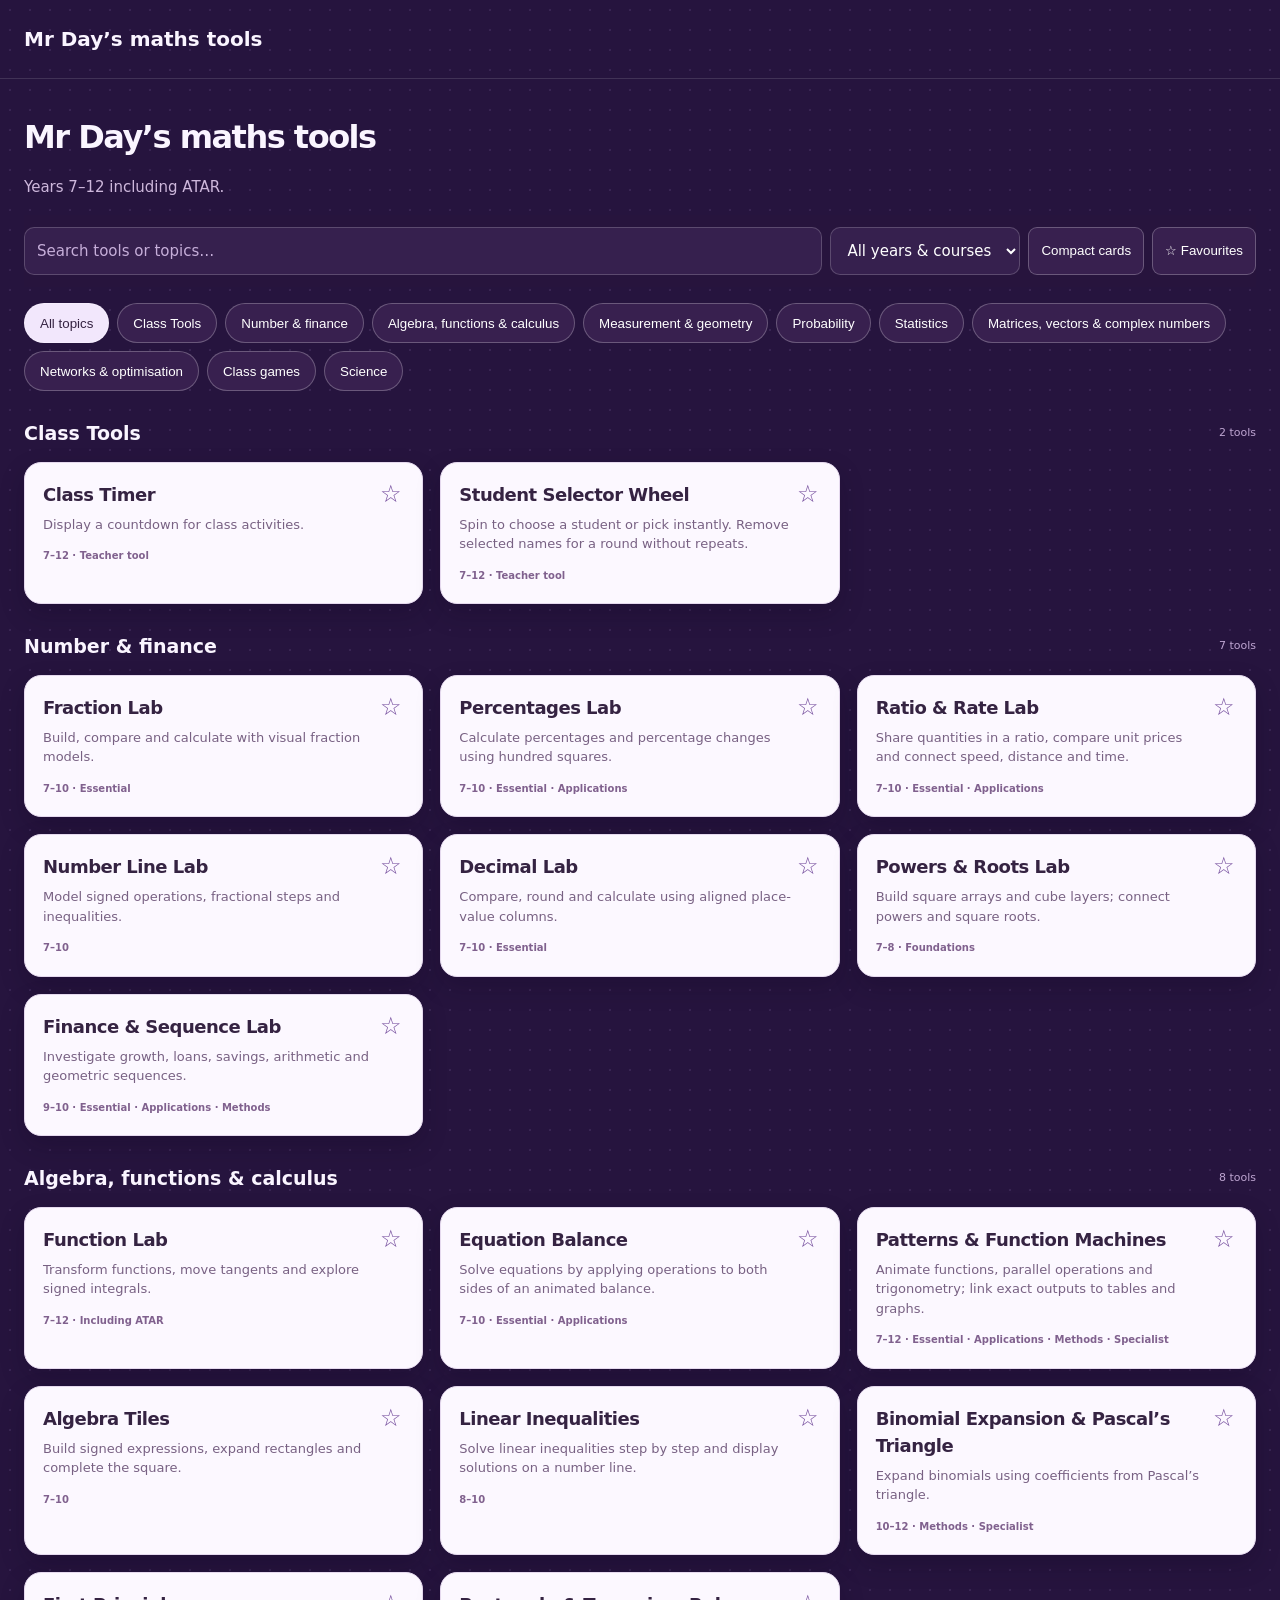
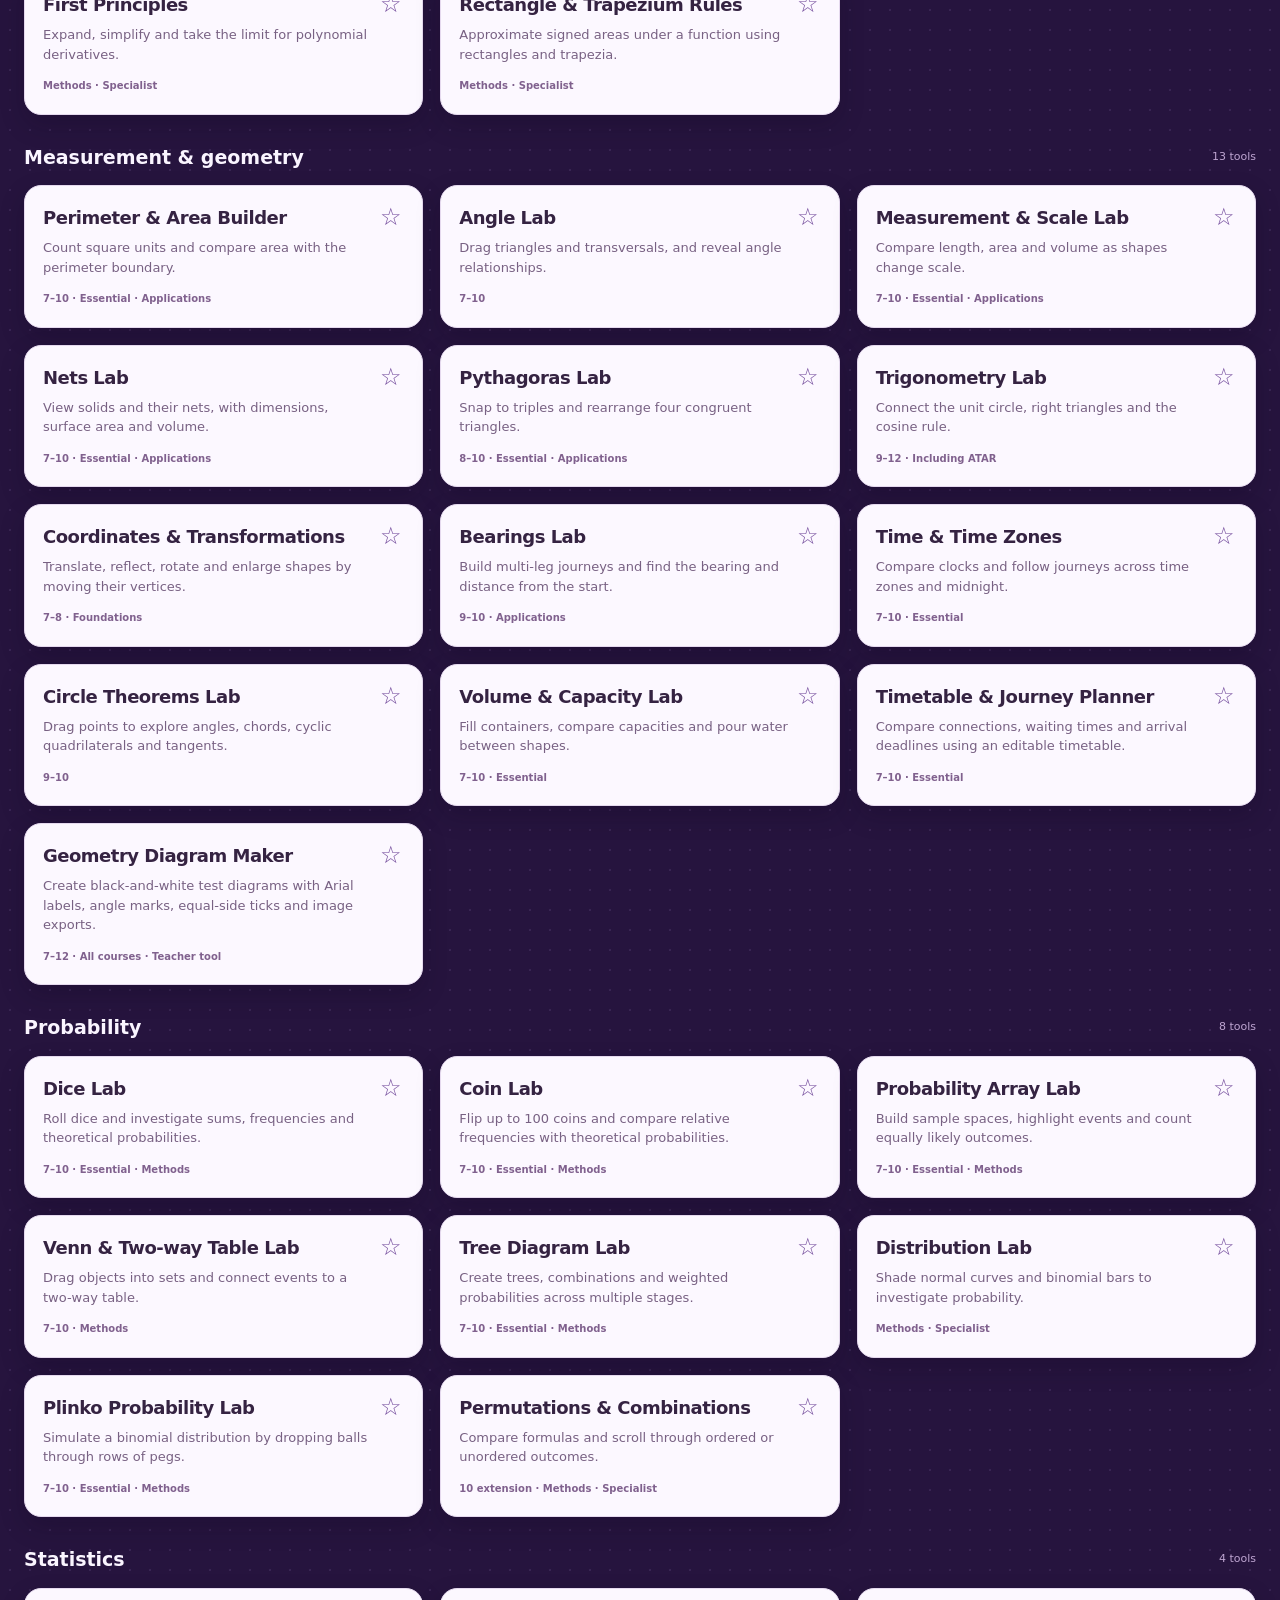
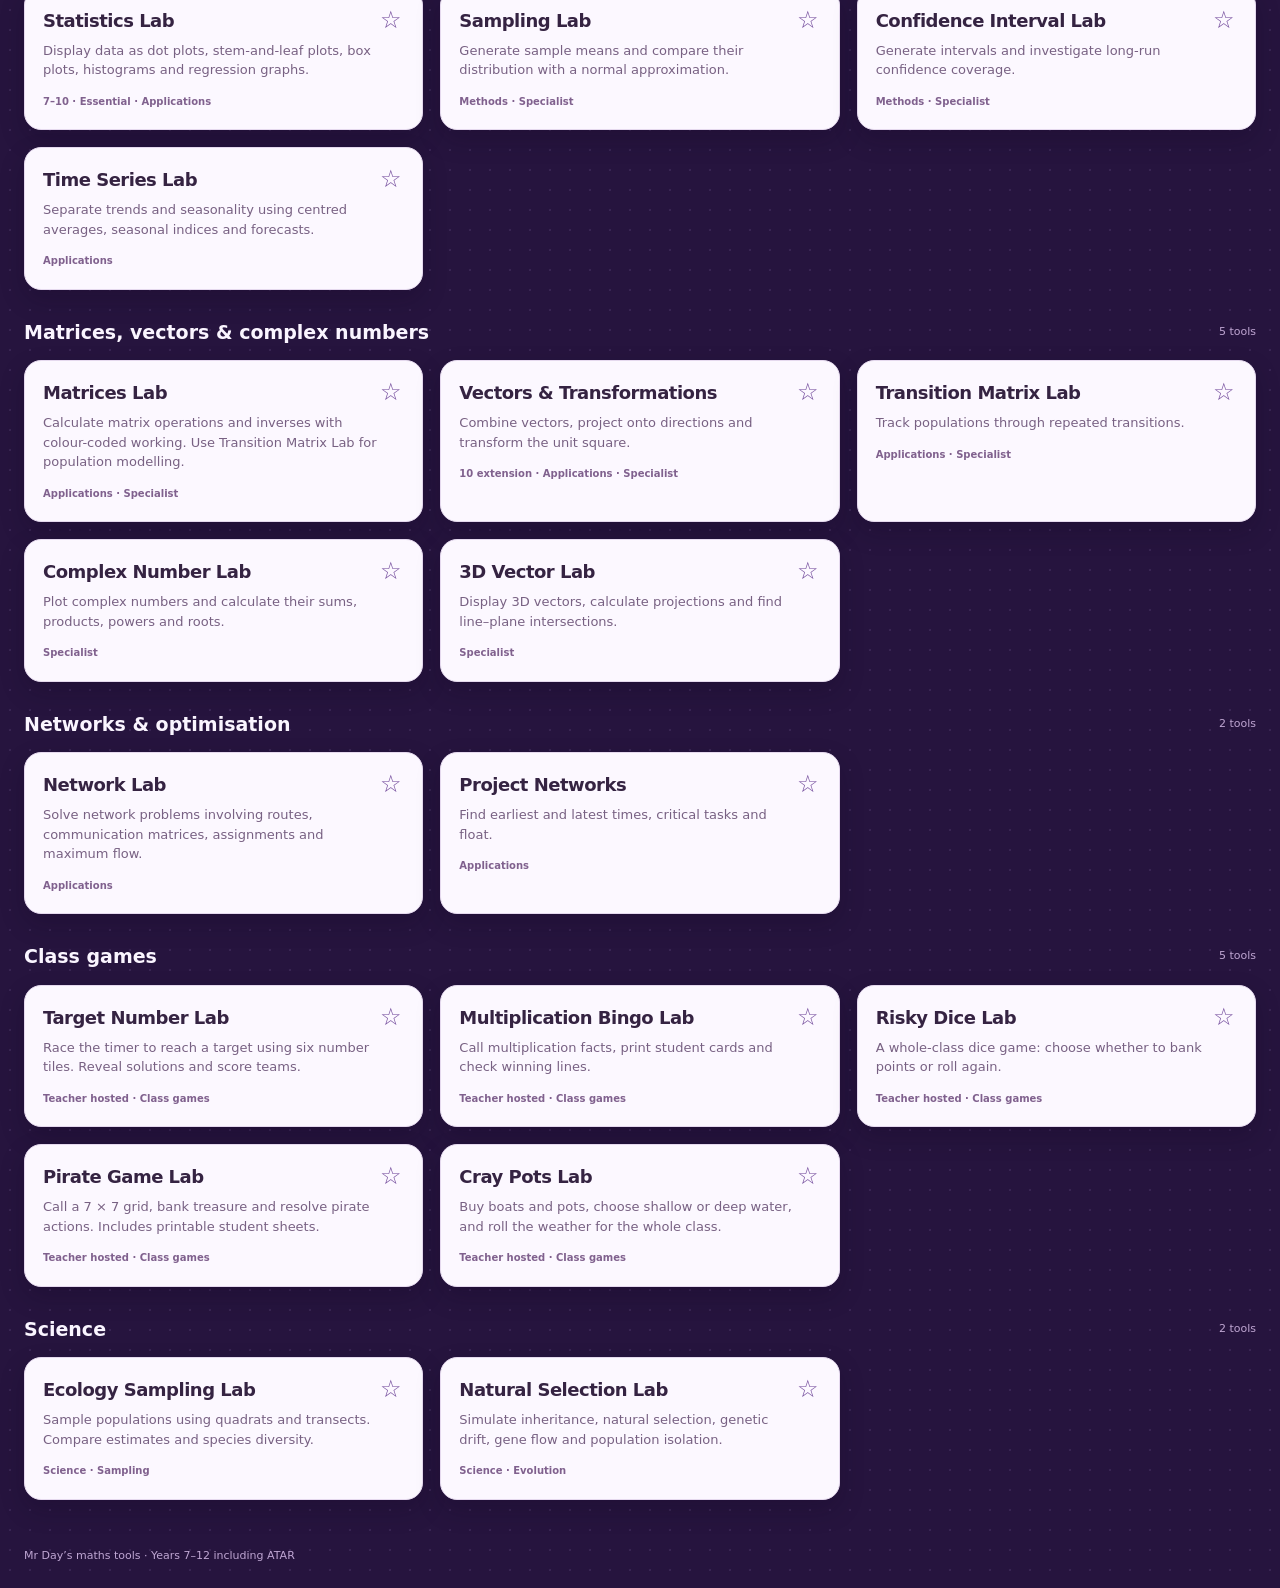
==== commit 4a2208ae: "Move Student Selector Wheel to Class Tools" ====
--- a/docs/index.html
+++ b/docs/index.html
@@ -1,4 +1,4 @@
-<!doctype html><html lang="en"><head><meta charset="utf-8"><meta name="viewport" content="width=device-width,initial-scale=1"><meta name="description" content="Interactive mathematics tools for Years 7–12 including ATAR."><title>Mr Day’s maths tools</title><style>*{box-sizing:border-box}body{margin:0;background:#26143e radial-gradient(#b99bdf20 1px,transparent 1px);background-size:20px 20px;color:#faf5ff;font:15px/1.5 system-ui,sans-serif}header,main,footer{max-width:1280px;margin:auto;padding:24px}header{border-bottom:1px solid #ffffff20;font-size:20px;font-weight:750}h1{font-size:clamp(32px,4vw,48px);letter-spacing:-1.5px;margin:10px 0}p{color:#ceb8dc}.filters{display:flex;gap:12px;flex-wrap:wrap;margin:25px 0}input,select{font:inherit;border:1px solid #ffffff30;border-radius:10px;padding:12px;background:#36204e;color:#fff}input{flex:1;min-width:200px}input::placeholder{color:#c6aed9}.category{display:flex;justify-content:space-between;align-items:center;margin:28px 0 14px}h2{font-size:19px;margin:0}.category span{font-size:11px;color:#bea5d1}.cards{display:grid;grid-template-columns:repeat(3,1fr);gap:17px}.card{display:flex;flex-direction:column;text-decoration:none;color:#352342;background:#fcf8ff;border:1px solid #e5d9ee;border-radius:17px;padding:23px;box-shadow:0 10px 24px #10051f35;transition:transform .15s}.card:hover{transform:translateY(-3px)}.icon{font-size:38px;color:var(--accent);line-height:1.2}.card h3{font-size:21px;margin:15px 0 5px;letter-spacing:-.5px}.card p{color:#786183;font-size:13px;flex:1;margin:6px 0 14px}.meta{font-size:10px;font-weight:650;color:#80618e}.open{align-self:flex-start;background:#e7433d;color:white;padding:9px 13px;border-radius:8px;font-size:11px;font-weight:700;margin-top:16px}footer{font-size:11px;color:#bfa6d3}a:focus-visible,input:focus-visible,select:focus-visible{outline:3px solid #e5b95b;outline-offset:4px}[hidden]{display:none!important}#empty{padding:40px;color:#d7c1e6}@media(max-width:900px){.cards{grid-template-columns:repeat(2,1fr)}}@media(max-width:560px){.cards{grid-template-columns:1fr}header,main,footer{padding:18px}.filters select{width:100%}}@media(prefers-reduced-motion:reduce){.card{transition:none}}</style></head><body><header>Mr Day’s maths tools</header><main><h1>Mr Day’s maths tools</h1><p>Years 7–12 including ATAR.</p><div class="filters"><input id="search" aria-label="Search tools" placeholder="Search tools or topics…" type="search"><select id="course" aria-label="Filter by course"><option value="all">All year levels & courses</option value="junior">Years 7–10</option><option value="essential">Year 11–12 Essential (General)</option><option value="applications">Year 11–12 Applications (ATAR)</option><option value="methods">Year 11–12 Methods (ATAR)</option><option value="specialist">Year 11–12 Specialist (ATAR)</option></select></div><section id="class-tools"><div class="category"><h2>Class Tools</h2><span class="count">1 tool</span></div><div class="cards"><a class="card" href="class-timer/" data-course="junior essential applications methods specialist" style="--accent:#8050b4"><div class="icon" aria-hidden="true">◷</div><h3>Class Timer</h3><p>Display a countdown for class activities.</p><span class="meta">7–12 · Teacher tool</span><span class="open">Open tool ↗</span></a></div></section>
+<!doctype html><html lang="en"><head><meta charset="utf-8"><meta name="viewport" content="width=device-width,initial-scale=1"><meta name="description" content="Interactive mathematics tools for Years 7–12 including ATAR."><title>Mr Day’s maths tools</title><style>*{box-sizing:border-box}body{margin:0;background:#26143e radial-gradient(#b99bdf20 1px,transparent 1px);background-size:20px 20px;color:#faf5ff;font:15px/1.5 system-ui,sans-serif}header,main,footer{max-width:1280px;margin:auto;padding:24px}header{border-bottom:1px solid #ffffff20;font-size:20px;font-weight:750}h1{font-size:clamp(32px,4vw,48px);letter-spacing:-1.5px;margin:10px 0}p{color:#ceb8dc}.filters{display:flex;gap:12px;flex-wrap:wrap;margin:25px 0}input,select{font:inherit;border:1px solid #ffffff30;border-radius:10px;padding:12px;background:#36204e;color:#fff}input{flex:1;min-width:200px}input::placeholder{color:#c6aed9}.category{display:flex;justify-content:space-between;align-items:center;margin:28px 0 14px}h2{font-size:19px;margin:0}.category span{font-size:11px;color:#bea5d1}.cards{display:grid;grid-template-columns:repeat(3,1fr);gap:17px}.card{display:flex;flex-direction:column;text-decoration:none;color:#352342;background:#fcf8ff;border:1px solid #e5d9ee;border-radius:17px;padding:23px;box-shadow:0 10px 24px #10051f35;transition:transform .15s}.card:hover{transform:translateY(-3px)}.icon{font-size:38px;color:var(--accent);line-height:1.2}.card h3{font-size:21px;margin:15px 0 5px;letter-spacing:-.5px}.card p{color:#786183;font-size:13px;flex:1;margin:6px 0 14px}.meta{font-size:10px;font-weight:650;color:#80618e}.open{align-self:flex-start;background:#e7433d;color:white;padding:9px 13px;border-radius:8px;font-size:11px;font-weight:700;margin-top:16px}footer{font-size:11px;color:#bfa6d3}a:focus-visible,input:focus-visible,select:focus-visible{outline:3px solid #e5b95b;outline-offset:4px}[hidden]{display:none!important}#empty{padding:40px;color:#d7c1e6}@media(max-width:900px){.cards{grid-template-columns:repeat(2,1fr)}}@media(max-width:560px){.cards{grid-template-columns:1fr}header,main,footer{padding:18px}.filters select{width:100%}}@media(prefers-reduced-motion:reduce){.card{transition:none}}</style></head><body><header>Mr Day’s maths tools</header><main><h1>Mr Day’s maths tools</h1><p>Years 7–12 including ATAR.</p><div class="filters"><input id="search" aria-label="Search tools" placeholder="Search tools or topics…" type="search"><select id="course" aria-label="Filter by course"><option value="all">All year levels & courses</option value="junior">Years 7–10</option><option value="essential">Year 11–12 Essential (General)</option><option value="applications">Year 11–12 Applications (ATAR)</option><option value="methods">Year 11–12 Methods (ATAR)</option><option value="specialist">Year 11–12 Specialist (ATAR)</option></select></div><section id="class-tools"><div class="category"><h2>Class Tools</h2><span class="count">2 tools</span></div><div class="cards"><a class="card" href="class-timer/" data-course="junior essential applications methods specialist" style="--accent:#8050b4"><div class="icon" aria-hidden="true">◷</div><h3>Class Timer</h3><p>Display a countdown for class activities.</p><span class="meta">7–12 · Teacher tool</span><span class="open">Open tool ↗</span></a><a class="card" href="student-selector/" data-course="junior essential applications methods specialist" style="--accent:#bb66a3"><div class="icon" aria-hidden="true">🎡</div><h3>Student Selector Wheel</h3><p>Spin to choose a student or pick instantly. Remove selected names for a round without repeats.</p><span class="meta">7–12 · Teacher tool</span><span class="open">Open tool ↗</span></a></div></section>
 <section><div class="category"><h2>Number &amp; finance</h2><span class="count">7 tools</span></div><div class="cards"><a class="card" href="fraction-lab/" data-course="junior essential" style="--accent:#168477"><div class="icon" aria-hidden="true">▥</div><h3>Fraction Lab</h3><p>Build, compare and calculate with visual fraction models.</p><span class="meta">7–10 · Essential</span><span class="open">Open tool ↗</span></a><a class="card" href="labs/#percentages" data-course="junior essential applications" style="--accent:#078477"><div class="icon" aria-hidden="true">%</div><h3>Percentages Lab</h3><p>Calculate percentages and percentage changes using hundred squares.</p><span class="meta">7–10 · Essential · Applications</span><span class="open">Open tool ↗</span></a><a class="card" href="labs/#ratios" data-course="junior essential applications" style="--accent:#8050b4"><div class="icon" aria-hidden="true">∶</div><h3>Ratio &amp; Rate Lab</h3><p>Share quantities in a ratio, compare unit prices and connect speed, distance and time.</p><span class="meta">7–10 · Essential · Applications</span><span class="open">Open tool ↗</span></a><a class="card" href="labs/#numberline" data-course="junior" style="--accent:#168477"><div class="icon" aria-hidden="true">↔</div><h3>Number Line Lab</h3><p>Model signed operations, fractional steps and inequalities.</p><span class="meta">7–10</span><span class="open">Open tool ↗</span></a><a class="card" href="labs/#decimals" data-course="junior essential" style="--accent:#078477"><div class="icon" aria-hidden="true">0.1</div><h3>Decimal Lab</h3><p>Compare, round and calculate using aligned place-value columns.</p><span class="meta">7–10 · Essential</span><span class="open">Open tool ↗</span></a><a class="card" href="labs/#powers" data-course="junior" style="--accent:#078477"><div class="icon" aria-hidden="true">n²</div><h3>Powers & Roots Lab</h3><p>Build square arrays and cube layers; connect powers and square roots.</p><span class="meta">7–8 · Foundations</span><span class="open">Open tool ↗</span></a><a class="card" href="labs/#finance" data-course="junior essential applications methods" style="--accent:#bd6d21"><div class="icon" aria-hidden="true">↗</div><h3>Finance &amp; Sequence Lab</h3><p>Investigate growth, loans, savings, arithmetic and geometric sequences.</p><span class="meta">9–10 · Essential · Applications · Methods</span><span class="open">Open tool ↗</span></a></div></section>
 <section><div class="category"><h2>Algebra, functions &amp; calculus</h2><span class="count">8 tools</span></div><div class="cards"><a class="card" href="labs/#functions" data-course="junior essential applications methods specialist" style="--accent:#168477"><div class="icon" aria-hidden="true">ƒ</div><h3>Function Lab</h3><p>Transform functions, move tangents and explore signed integrals.</p><span class="meta">7–12 · Including ATAR</span><span class="open">Open tool ↗</span></a><a class="card" href="equation-balance/" data-course="junior essential applications" style="--accent:#8050b4"><div class="icon" aria-hidden="true">⚖</div><h3>Equation Balance</h3><p>Solve equations by applying operations to both sides of an animated balance.</p><span class="meta">7–10 · Essential · Applications</span><span class="open">Open tool ↗</span></a><a class="card" href="labs/#patterns" data-course="junior essential applications methods specialist" style="--accent:#078477"><div class="icon" aria-hidden="true">→</div><h3>Patterns & Function Machines</h3><p>Animate functions, parallel operations and trigonometry; link exact outputs to tables and graphs.</p><span class="meta">7–12 · Essential · Applications · Methods · Specialist</span><span class="open">Open tool ↗</span></a><a class="card" href="labs/#tiles" data-course="junior" style="--accent:#168477"><div class="icon" aria-hidden="true">x²</div><h3>Algebra Tiles</h3><p>Build signed expressions, expand rectangles and complete the square.</p><span class="meta">7–10</span><span class="open">Open tool ↗</span></a><a class="card" href="labs/#inequalities" data-course="junior" style="--accent:#168477"><div class="icon" aria-hidden="true">≤</div><h3>Linear Inequalities</h3><p>Solve linear inequalities step by step and display solutions on a number line.</p><span class="meta">8–10</span><span class="open">Open tool ↗</span></a><a class="card" href="labs/#binomial" data-course="junior methods specialist" style="--accent:#168477"><div class="icon" aria-hidden="true">(a+b)ⁿ</div><h3>Binomial Expansion &amp; Pascal’s Triangle</h3><p>Expand binomials using coefficients from Pascal’s triangle.</p><span class="meta">10–12 · Methods · Specialist</span><span class="open">Open tool ↗</span></a><a class="card" href="labs/#calculus" data-course="methods specialist" style="--accent:#168477"><div class="icon" aria-hidden="true">∫</div><h3>First Principles</h3><p>Expand, simplify and take the limit for polynomial derivatives.</p><span class="meta">Methods · Specialist</span><span class="open">Open tool ↗</span></a><a class="card" href="labs/#integration" data-course="methods specialist" style="--accent:#168477"><div class="icon" aria-hidden="true">∫</div><h3>Rectangle &amp; Trapezium Rules</h3><p>Approximate signed areas under a function using rectangles and trapezia.</p><span class="meta">Methods · Specialist</span><span class="open">Open tool ↗</span></a></div></section>
 <section><div class="category"><h2>Measurement &amp; geometry</h2><span class="count">9 tools</span></div><div class="cards"><a class="card" href="labs/#area" data-course="junior essential applications" style="--accent:#078477"><div class="icon" aria-hidden="true">▦</div><h3>Perimeter & Area Builder</h3><p>Count square units and compare area with the perimeter boundary.</p><span class="meta">7–10 · Essential · Applications</span><span class="open">Open tool ↗</span></a><a class="card" href="labs/#angles" data-course="junior" style="--accent:#168477"><div class="icon" aria-hidden="true">∠</div><h3>Angle Lab</h3><p>Drag triangles and transversals, and reveal angle relationships.</p><span class="meta">7–10</span><span class="open">Open tool ↗</span></a><a class="card" href="labs/#measurement" data-course="junior essential applications" style="--accent:#8050b4"><div class="icon" aria-hidden="true">◇</div><h3>Measurement &amp; Scale Lab</h3><p>Compare length, area and volume as shapes change scale.</p><span class="meta">7–10 · Essential · Applications</span><span class="open">Open tool ↗</span></a><a class="card" href="labs/#nets" data-course="junior essential applications" style="--accent:#168477"><div class="icon" aria-hidden="true">⬡</div><h3>Nets Lab</h3><p>View solids and their nets, with dimensions, surface area and volume.</p><span class="meta">7–10 · Essential · Applications</span><span class="open">Open tool ↗</span></a><a class="card" href="labs/#pythagoras" data-course="junior essential applications" style="--accent:#168477"><div class="icon" aria-hidden="true">√</div><h3>Pythagoras Lab</h3><p>Snap to triples and rearrange four congruent triangles.</p><span class="meta">8–10 · Essential · Applications</span><span class="open">Open tool ↗</span></a><a class="card" href="labs/#trigonometry" data-course="junior essential applications methods specialist" style="--accent:#168477"><div class="icon" aria-hidden="true">△</div><h3>Trigonometry Lab</h3><p>Connect the unit circle, right triangles and the cosine rule.</p><span class="meta">9–12 · Including ATAR</span><span class="open">Open tool ↗</span></a><a class="card" href="labs/#transformations" data-course="junior" style="--accent:#078477"><div class="icon" aria-hidden="true">↗</div><h3>Coordinates & Transformations</h3><p>Translate, reflect, rotate and enlarge shapes by moving their vertices.</p><span class="meta">7–8 · Foundations</span><span class="open">Open tool ↗</span></a><a class="card" href="labs/#bearings" data-course="junior applications" style="--accent:#287caf"><div class="icon" aria-hidden="true">↗</div><h3>Bearings Lab</h3><p>Build multi-leg journeys and find the bearing and distance from the start.</p><span class="meta">9–10 · Applications</span><span class="open">Open tool ↗</span></a><a class="card" href="labs/#timezones" data-course="junior essential" style="--accent:#078477"><div class="icon" aria-hidden="true">◷</div><h3>Time & Time Zones</h3><p>Compare clocks and follow journeys across time zones and midnight.</p><span class="meta">7–10 · Essential</span><span class="open">Open tool ↗</span></a><a class="card" href="labs/#circles" data-course="junior" style="--accent:#078477"><div class="icon" aria-hidden="true">◉</div><h3>Circle Theorems Lab</h3><p>Drag points to explore angles, chords, cyclic quadrilaterals and tangents.</p><span class="meta">9–10</span><span class="open">Open tool ↗</span></a><a class="card" href="labs/#capacity" data-course="junior essential" style="--accent:#078477"><div class="icon" aria-hidden="true">◉</div><h3>Volume &amp; Capacity Lab</h3><p>Fill containers, compare capacities and pour water between shapes.</p><span class="meta">7–10 · Essential</span><span class="open">Open tool ↗</span></a><a class="card" href="labs/#journeys" data-course="junior essential" style="--accent:#078477"><div class="icon" aria-hidden="true">◉</div><h3>Timetable &amp; Journey Planner</h3><p>Compare connections, waiting times and arrival deadlines using an editable timetable.</p><span class="meta">7–10 · Essential</span><span class="open">Open tool ↗</span></a><a class="card" href="geometry-maker/" data-course="junior essential applications methods specialist" style="--accent:#333"><div class="icon" aria-hidden="true">△</div><h3>Geometry Diagram Maker</h3><p>Create black-and-white test diagrams with Arial labels, angle marks, equal-side ticks and image exports.</p><span class="meta">7–12 · All courses · Teacher tool</span><span class="open">Open tool ↗</span></a></div></section>
@@ -6,5 +6,5 @@
 <section><div class="category"><h2>Statistics</h2><span class="count">3 tools</span></div><div class="cards"><a class="card" href="labs/#statistics" data-course="junior essential applications" style="--accent:#8050b4"><div class="icon" aria-hidden="true">▥</div><h3>Statistics Lab</h3><p>Display data as dot plots, stem-and-leaf plots, box plots, histograms and regression graphs.</p><span class="meta">7–10 · Essential · Applications</span><span class="open">Open tool ↗</span></a><a class="card" href="labs/#sampling" data-course="methods specialist" style="--accent:#168477"><div class="icon" aria-hidden="true">∿</div><h3>Sampling Lab</h3><p>Generate sample means and compare their distribution with a normal approximation.</p><span class="meta">Methods · Specialist</span><span class="open">Open tool ↗</span></a><a class="card" href="labs/#inference" data-course="methods specialist" style="--accent:#168477"><div class="icon" aria-hidden="true">↔</div><h3>Confidence Interval Lab</h3><p>Generate intervals and investigate long-run confidence coverage.</p><span class="meta">Methods · Specialist</span><span class="open">Open tool ↗</span></a><a class="card" href="labs/#timeseries" data-course="applications" style="--accent:#078477"><div class="icon" aria-hidden="true">◉</div><h3>Time Series Lab</h3><p>Separate trends and seasonality using centred averages, seasonal indices and forecasts.</p><span class="meta">Applications</span><span class="open">Open tool ↗</span></a></div></section>
 <section><div class="category"><h2>Matrices, vectors &amp; complex numbers</h2><span class="count">5 tools</span></div><div class="cards"><a class="card" href="matrices-lab/" data-course="applications specialist" style="--accent:#8050b4"><div class="icon" aria-hidden="true">▦</div><h3>Matrices Lab</h3><p>Calculate matrix operations and inverses with colour-coded working. Use Transition Matrix Lab for population modelling.</p><span class="meta">Applications · Specialist</span><span class="open">Open tool ↗</span></a><a class="card" href="labs/#vectors" data-course="junior applications specialist" style="--accent:#8050b4"><div class="icon" aria-hidden="true">↗</div><h3>Vectors &amp; Transformations</h3><p>Combine vectors, project onto directions and transform the unit square.</p><span class="meta">10 extension · Applications · Specialist</span><span class="open">Open tool ↗</span></a><a class="card" href="labs/#transitions" data-course="applications specialist" style="--accent:#168477"><div class="icon" aria-hidden="true">▦</div><h3>Transition Matrix Lab</h3><p>Track populations through repeated transitions.</p><span class="meta">Applications · Specialist</span><span class="open">Open tool ↗</span></a><a class="card" href="labs/#complex" data-course="specialist" style="--accent:#168477"><div class="icon" aria-hidden="true">ℂ</div><h3>Complex Number Lab</h3><p>Plot complex numbers and calculate their sums, products, powers and roots.</p><span class="meta">Specialist</span><span class="open">Open tool ↗</span></a><a class="card" href="labs/#vectors3" data-course="specialist" style="--accent:#168477"><div class="icon" aria-hidden="true">↗</div><h3>3D Vector Lab</h3><p>Display 3D vectors, calculate projections and find line–plane intersections.</p><span class="meta">Specialist</span><span class="open">Open tool ↗</span></a></div></section>
 <section><div class="category"><h2>Networks &amp; optimisation</h2><span class="count">2 tools</span></div><div class="cards"><a class="card" href="labs/#networks" data-course="applications" style="--accent:#8050b4"><div class="icon" aria-hidden="true">⌘</div><h3>Network Lab</h3><p>Solve network problems involving routes, communication matrices, assignments and maximum flow.</p><span class="meta">Applications</span><span class="open">Open tool ↗</span></a><a class="card" href="labs/#projects" data-course="applications" style="--accent:#168477"><div class="icon" aria-hidden="true">⌘</div><h3>Project Networks</h3><p>Find earliest and latest times, critical tasks and float.</p><span class="meta">Applications</span><span class="open">Open tool ↗</span></a></div></section>
-<section><div class="category"><h2>Class games</h2><span class="count">6 tools</span></div><div class="cards"><a class="card" href="student-selector/" data-course="junior essential applications methods specialist games" style="--accent:#bb66a3"><div class="icon" aria-hidden="true">🎡</div><h3>Student Selector Wheel</h3><p>Spin to choose a student or pick instantly. Remove selected names for a round without repeats.</p><span class="meta">7–12 · Teacher tool</span><span class="open">Open tool ↗</span></a><a class="card" href="class-games/#target" data-course="junior games" style="--accent:#98651b"><div class="icon" aria-hidden="true">🎯</div><h3>Target Number Lab</h3><p>Race the timer to reach a target using six number tiles. Reveal solutions and score teams.</p><span class="meta">Teacher hosted · Class games</span><span class="open">Open tool ↗</span></a><a class="card" href="class-games/#bingo" data-course="junior games" style="--accent:#98651b"><div class="icon" aria-hidden="true">▦</div><h3>Multiplication Bingo Lab</h3><p>Call multiplication facts, print student cards and check winning lines.</p><span class="meta">Teacher hosted · Class games</span><span class="open">Open tool ↗</span></a><a class="card" href="class-games/#risk" data-course="junior games" style="--accent:#98651b"><div class="icon" aria-hidden="true">🎲</div><h3>Risky Dice Lab</h3><p>A whole-class dice game: choose whether to bank points or roll again.</p><span class="meta">Teacher hosted · Class games</span><span class="open">Open tool ↗</span></a><a class="card" href="class-games/#pirate" data-course="junior games" style="--accent:#98651b"><div class="icon" aria-hidden="true">🏴‍☠️</div><h3>Pirate Game Lab</h3><p>Call a 7 × 7 grid, bank treasure and resolve pirate actions. Includes printable student sheets.</p><span class="meta">Teacher hosted · Class games</span><span class="open">Open tool ↗</span></a><a class="card" href="class-games/#cray" data-course="junior games" style="--accent:#98651b"><div class="icon" aria-hidden="true">🦞</div><h3>Cray Pots Lab</h3><p>Buy boats and pots, choose shallow or deep water, and roll the weather for the whole class.</p><span class="meta">Teacher hosted · Class games</span><span class="open">Open tool ↗</span></a></div></section>
+<section><div class="category"><h2>Class games</h2><span class="count">5 tools</span></div><div class="cards"><a class="card" href="class-games/#target" data-course="junior games" style="--accent:#98651b"><div class="icon" aria-hidden="true">🎯</div><h3>Target Number Lab</h3><p>Race the timer to reach a target using six number tiles. Reveal solutions and score teams.</p><span class="meta">Teacher hosted · Class games</span><span class="open">Open tool ↗</span></a><a class="card" href="class-games/#bingo" data-course="junior games" style="--accent:#98651b"><div class="icon" aria-hidden="true">▦</div><h3>Multiplication Bingo Lab</h3><p>Call multiplication facts, print student cards and check winning lines.</p><span class="meta">Teacher hosted · Class games</span><span class="open">Open tool ↗</span></a><a class="card" href="class-games/#risk" data-course="junior games" style="--accent:#98651b"><div class="icon" aria-hidden="true">🎲</div><h3>Risky Dice Lab</h3><p>A whole-class dice game: choose whether to bank points or roll again.</p><span class="meta">Teacher hosted · Class games</span><span class="open">Open tool ↗</span></a><a class="card" href="class-games/#pirate" data-course="junior games" style="--accent:#98651b"><div class="icon" aria-hidden="true">🏴‍☠️</div><h3>Pirate Game Lab</h3><p>Call a 7 × 7 grid, bank treasure and resolve pirate actions. Includes printable student sheets.</p><span class="meta">Teacher hosted · Class games</span><span class="open">Open tool ↗</span></a><a class="card" href="class-games/#cray" data-course="junior games" style="--accent:#98651b"><div class="icon" aria-hidden="true">🦞</div><h3>Cray Pots Lab</h3><p>Buy boats and pots, choose shallow or deep water, and roll the weather for the whole class.</p><span class="meta">Teacher hosted · Class games</span><span class="open">Open tool ↗</span></a></div></section>
 <section><div class="category"><h2>Science</h2><span class="count">2 tools</span></div><div class="cards"><a class="card" href="ecology-lab/" data-course="junior science" style="--accent:#228467"><div class="icon" aria-hidden="true">✳</div><h3>Ecology Sampling Lab</h3><p>Sample populations using quadrats and transects. Compare estimates and species diversity.</p><span class="meta">Science · Sampling</span><span class="open">Open tool ↗</span></a><a class="card" href="natural-selection-lab/" data-course="junior science" style="--accent:#7651b1"><div class="icon" aria-hidden="true">🧬</div><h3>Natural Selection Lab</h3><p>Simulate inheritance, natural selection, genetic drift, gene flow and population isolation.</p><span class="meta">Science · Evolution</span><span class="open">Open tool ↗</span></a></div></section><div id="empty" hidden>No matching tools. Try another topic or course.</div></main><footer>Mr Day’s maths tools · Years 7–12 including ATAR</footer><script>function filter(){const q=document.getElementById('search').value.toLowerCase().trim(),c=document.getElementById('course').value;let count=0;document.querySelectorAll('.card').forEach(a=>{a.hidden=!(a.textContent.toLowerCase().includes(q)&&(c==='all'||a.dataset.course.split(' ').includes(c)));if(!a.hidden)count++});document.querySelectorAll('section').forEach(s=>{const n=[...s.querySelectorAll('.card')].filter(a=>!a.hidden).length;s.hidden=!n;s.querySelector('.count').textContent=n+' '+(n===1?'tool':'tools')});document.getElementById('empty').hidden=count>0}document.getElementById('search').oninput=filter;document.getElementById('course').onchange=filter;filter();</script><script src="classroom.js?v=20261104-refresh"></script><script src="classroom-extras.js?v=20261104"></script><script src="maths-notation.js?v=20261104"></script></body></html>
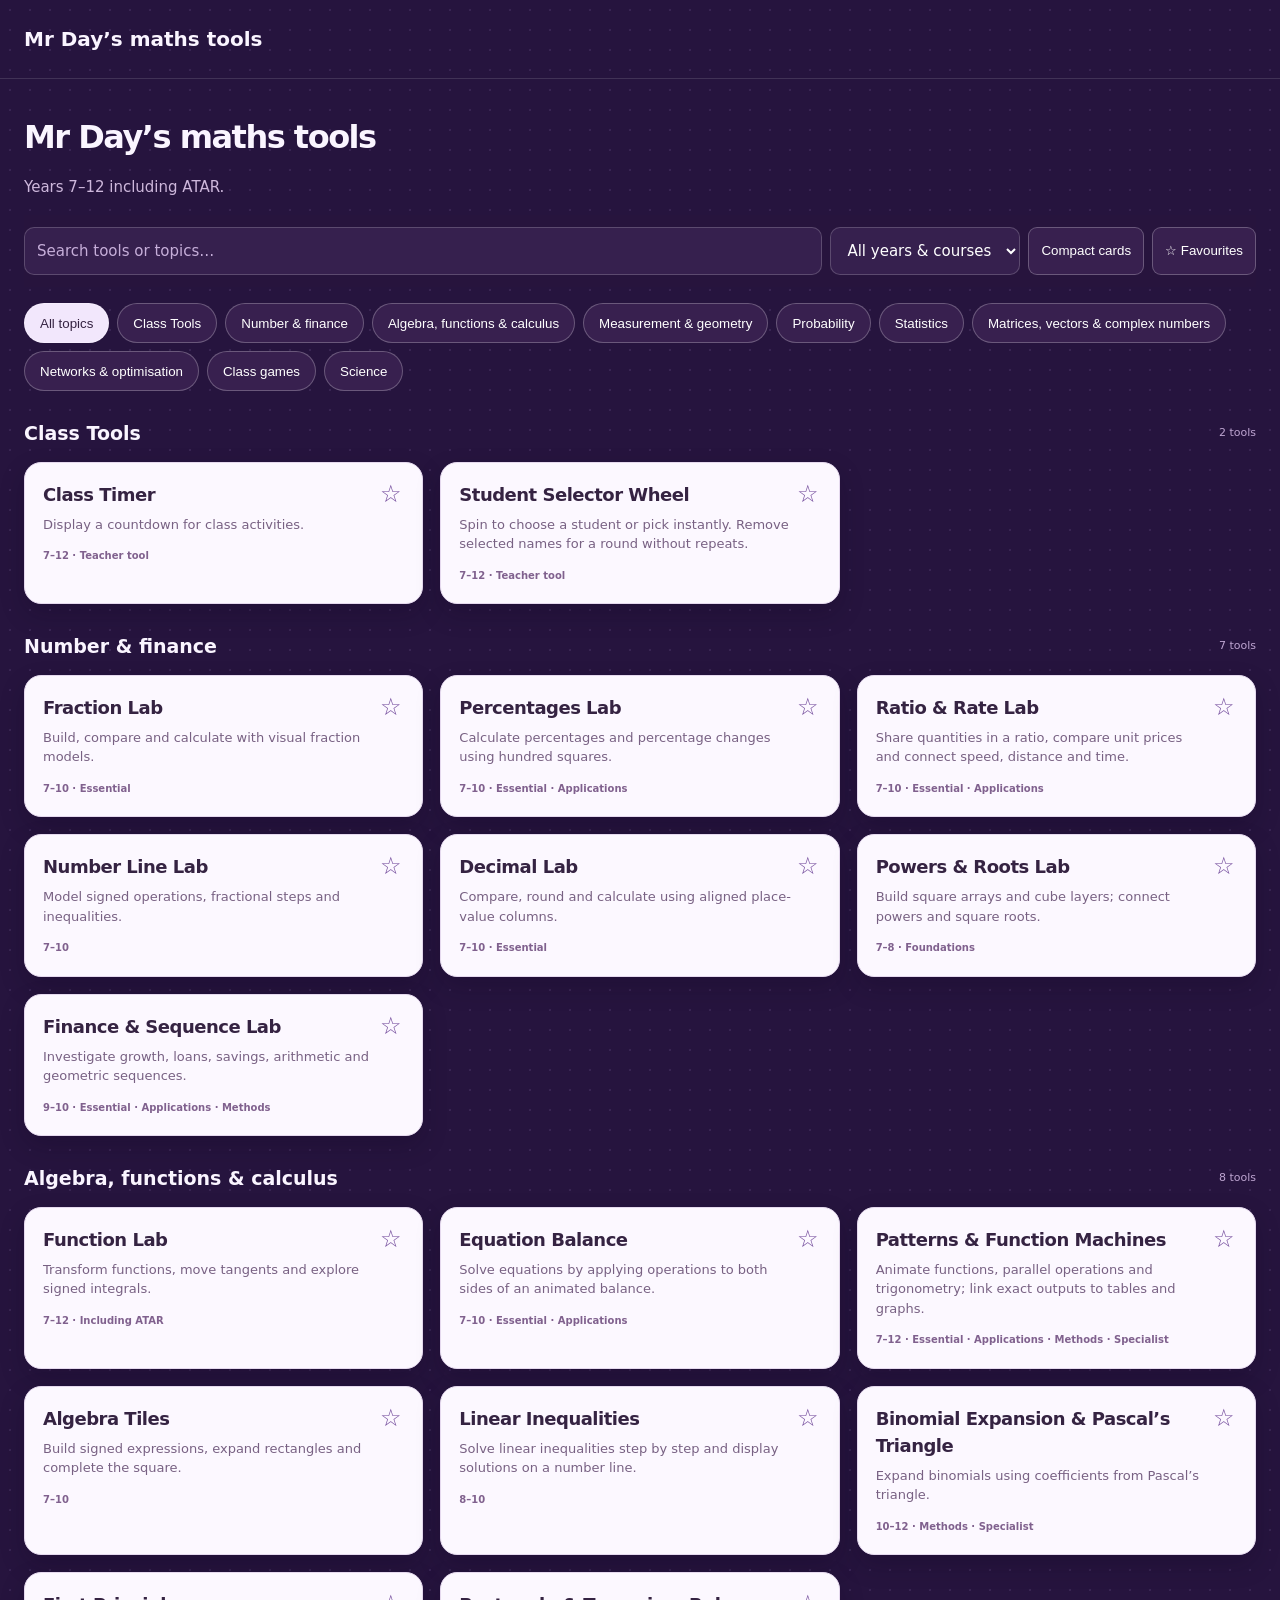
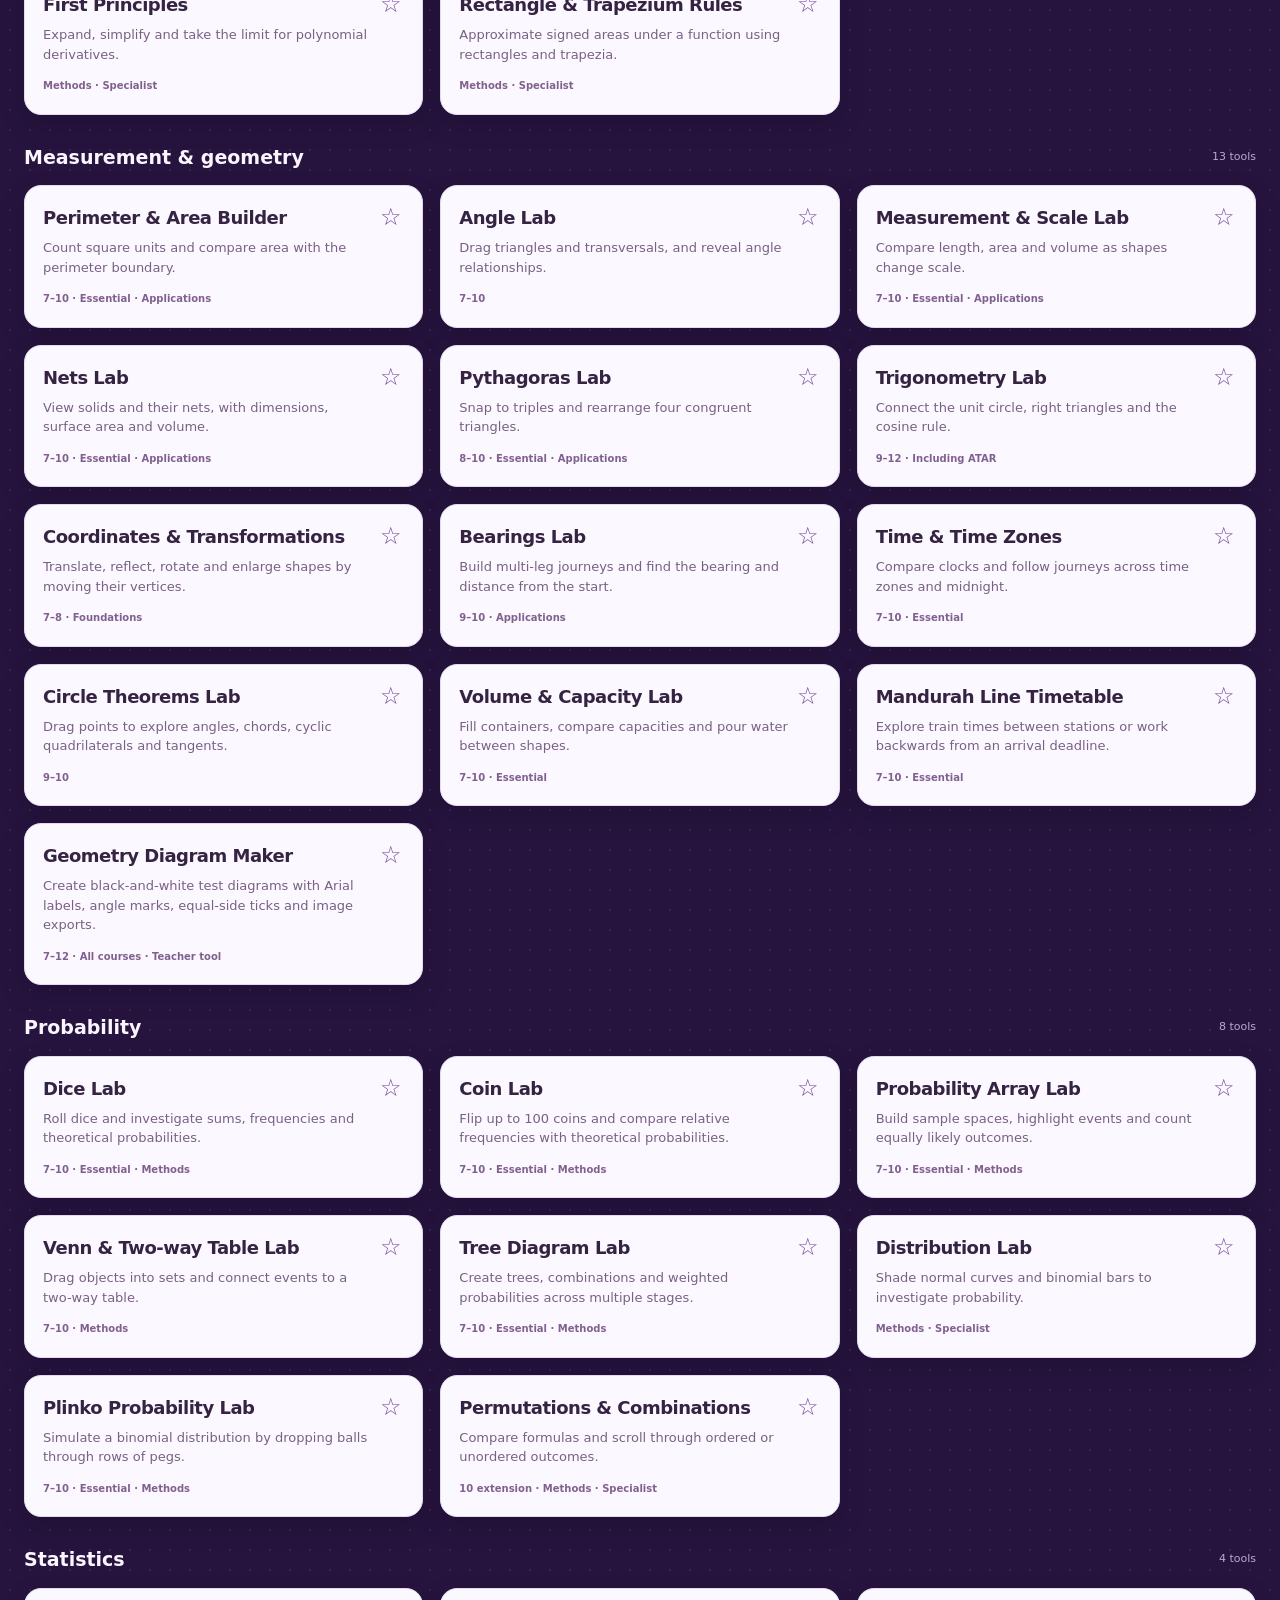
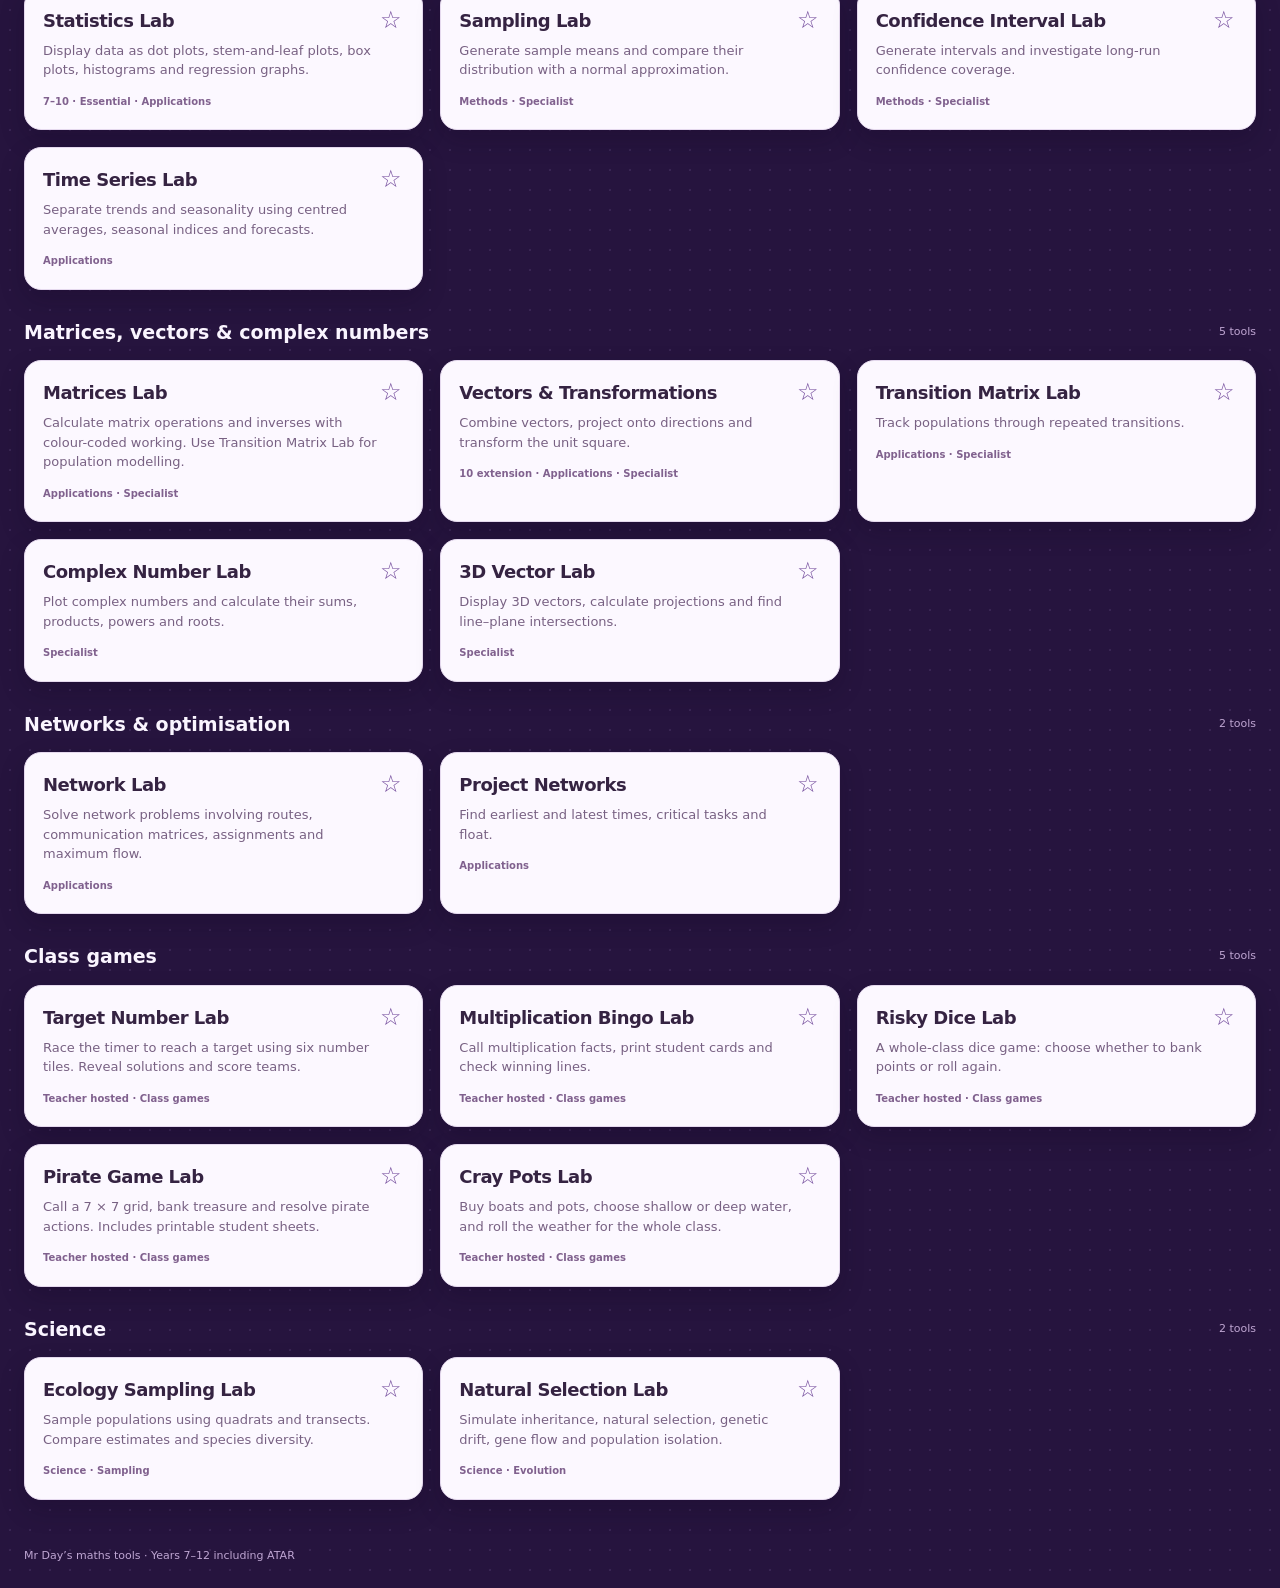
==== commit 147beb17: "Replace Journey Planner with the Mandurah Line timetable" ====
--- a/docs/index.html
+++ b/docs/index.html
@@ -1,7 +1,7 @@
 <!doctype html><html lang="en"><head><meta charset="utf-8"><meta name="viewport" content="width=device-width,initial-scale=1"><meta name="description" content="Interactive mathematics tools for Years 7–12 including ATAR."><title>Mr Day’s maths tools</title><style>*{box-sizing:border-box}body{margin:0;background:#26143e radial-gradient(#b99bdf20 1px,transparent 1px);background-size:20px 20px;color:#faf5ff;font:15px/1.5 system-ui,sans-serif}header,main,footer{max-width:1280px;margin:auto;padding:24px}header{border-bottom:1px solid #ffffff20;font-size:20px;font-weight:750}h1{font-size:clamp(32px,4vw,48px);letter-spacing:-1.5px;margin:10px 0}p{color:#ceb8dc}.filters{display:flex;gap:12px;flex-wrap:wrap;margin:25px 0}input,select{font:inherit;border:1px solid #ffffff30;border-radius:10px;padding:12px;background:#36204e;color:#fff}input{flex:1;min-width:200px}input::placeholder{color:#c6aed9}.category{display:flex;justify-content:space-between;align-items:center;margin:28px 0 14px}h2{font-size:19px;margin:0}.category span{font-size:11px;color:#bea5d1}.cards{display:grid;grid-template-columns:repeat(3,1fr);gap:17px}.card{display:flex;flex-direction:column;text-decoration:none;color:#352342;background:#fcf8ff;border:1px solid #e5d9ee;border-radius:17px;padding:23px;box-shadow:0 10px 24px #10051f35;transition:transform .15s}.card:hover{transform:translateY(-3px)}.icon{font-size:38px;color:var(--accent);line-height:1.2}.card h3{font-size:21px;margin:15px 0 5px;letter-spacing:-.5px}.card p{color:#786183;font-size:13px;flex:1;margin:6px 0 14px}.meta{font-size:10px;font-weight:650;color:#80618e}.open{align-self:flex-start;background:#e7433d;color:white;padding:9px 13px;border-radius:8px;font-size:11px;font-weight:700;margin-top:16px}footer{font-size:11px;color:#bfa6d3}a:focus-visible,input:focus-visible,select:focus-visible{outline:3px solid #e5b95b;outline-offset:4px}[hidden]{display:none!important}#empty{padding:40px;color:#d7c1e6}@media(max-width:900px){.cards{grid-template-columns:repeat(2,1fr)}}@media(max-width:560px){.cards{grid-template-columns:1fr}header,main,footer{padding:18px}.filters select{width:100%}}@media(prefers-reduced-motion:reduce){.card{transition:none}}</style></head><body><header>Mr Day’s maths tools</header><main><h1>Mr Day’s maths tools</h1><p>Years 7–12 including ATAR.</p><div class="filters"><input id="search" aria-label="Search tools" placeholder="Search tools or topics…" type="search"><select id="course" aria-label="Filter by course"><option value="all">All year levels & courses</option value="junior">Years 7–10</option><option value="essential">Year 11–12 Essential (General)</option><option value="applications">Year 11–12 Applications (ATAR)</option><option value="methods">Year 11–12 Methods (ATAR)</option><option value="specialist">Year 11–12 Specialist (ATAR)</option></select></div><section id="class-tools"><div class="category"><h2>Class Tools</h2><span class="count">2 tools</span></div><div class="cards"><a class="card" href="class-timer/" data-course="junior essential applications methods specialist" style="--accent:#8050b4"><div class="icon" aria-hidden="true">◷</div><h3>Class Timer</h3><p>Display a countdown for class activities.</p><span class="meta">7–12 · Teacher tool</span><span class="open">Open tool ↗</span></a><a class="card" href="student-selector/" data-course="junior essential applications methods specialist" style="--accent:#bb66a3"><div class="icon" aria-hidden="true">🎡</div><h3>Student Selector Wheel</h3><p>Spin to choose a student or pick instantly. Remove selected names for a round without repeats.</p><span class="meta">7–12 · Teacher tool</span><span class="open">Open tool ↗</span></a></div></section>
 <section><div class="category"><h2>Number &amp; finance</h2><span class="count">7 tools</span></div><div class="cards"><a class="card" href="fraction-lab/" data-course="junior essential" style="--accent:#168477"><div class="icon" aria-hidden="true">▥</div><h3>Fraction Lab</h3><p>Build, compare and calculate with visual fraction models.</p><span class="meta">7–10 · Essential</span><span class="open">Open tool ↗</span></a><a class="card" href="labs/#percentages" data-course="junior essential applications" style="--accent:#078477"><div class="icon" aria-hidden="true">%</div><h3>Percentages Lab</h3><p>Calculate percentages and percentage changes using hundred squares.</p><span class="meta">7–10 · Essential · Applications</span><span class="open">Open tool ↗</span></a><a class="card" href="labs/#ratios" data-course="junior essential applications" style="--accent:#8050b4"><div class="icon" aria-hidden="true">∶</div><h3>Ratio &amp; Rate Lab</h3><p>Share quantities in a ratio, compare unit prices and connect speed, distance and time.</p><span class="meta">7–10 · Essential · Applications</span><span class="open">Open tool ↗</span></a><a class="card" href="labs/#numberline" data-course="junior" style="--accent:#168477"><div class="icon" aria-hidden="true">↔</div><h3>Number Line Lab</h3><p>Model signed operations, fractional steps and inequalities.</p><span class="meta">7–10</span><span class="open">Open tool ↗</span></a><a class="card" href="labs/#decimals" data-course="junior essential" style="--accent:#078477"><div class="icon" aria-hidden="true">0.1</div><h3>Decimal Lab</h3><p>Compare, round and calculate using aligned place-value columns.</p><span class="meta">7–10 · Essential</span><span class="open">Open tool ↗</span></a><a class="card" href="labs/#powers" data-course="junior" style="--accent:#078477"><div class="icon" aria-hidden="true">n²</div><h3>Powers & Roots Lab</h3><p>Build square arrays and cube layers; connect powers and square roots.</p><span class="meta">7–8 · Foundations</span><span class="open">Open tool ↗</span></a><a class="card" href="labs/#finance" data-course="junior essential applications methods" style="--accent:#bd6d21"><div class="icon" aria-hidden="true">↗</div><h3>Finance &amp; Sequence Lab</h3><p>Investigate growth, loans, savings, arithmetic and geometric sequences.</p><span class="meta">9–10 · Essential · Applications · Methods</span><span class="open">Open tool ↗</span></a></div></section>
 <section><div class="category"><h2>Algebra, functions &amp; calculus</h2><span class="count">8 tools</span></div><div class="cards"><a class="card" href="labs/#functions" data-course="junior essential applications methods specialist" style="--accent:#168477"><div class="icon" aria-hidden="true">ƒ</div><h3>Function Lab</h3><p>Transform functions, move tangents and explore signed integrals.</p><span class="meta">7–12 · Including ATAR</span><span class="open">Open tool ↗</span></a><a class="card" href="equation-balance/" data-course="junior essential applications" style="--accent:#8050b4"><div class="icon" aria-hidden="true">⚖</div><h3>Equation Balance</h3><p>Solve equations by applying operations to both sides of an animated balance.</p><span class="meta">7–10 · Essential · Applications</span><span class="open">Open tool ↗</span></a><a class="card" href="labs/#patterns" data-course="junior essential applications methods specialist" style="--accent:#078477"><div class="icon" aria-hidden="true">→</div><h3>Patterns & Function Machines</h3><p>Animate functions, parallel operations and trigonometry; link exact outputs to tables and graphs.</p><span class="meta">7–12 · Essential · Applications · Methods · Specialist</span><span class="open">Open tool ↗</span></a><a class="card" href="labs/#tiles" data-course="junior" style="--accent:#168477"><div class="icon" aria-hidden="true">x²</div><h3>Algebra Tiles</h3><p>Build signed expressions, expand rectangles and complete the square.</p><span class="meta">7–10</span><span class="open">Open tool ↗</span></a><a class="card" href="labs/#inequalities" data-course="junior" style="--accent:#168477"><div class="icon" aria-hidden="true">≤</div><h3>Linear Inequalities</h3><p>Solve linear inequalities step by step and display solutions on a number line.</p><span class="meta">8–10</span><span class="open">Open tool ↗</span></a><a class="card" href="labs/#binomial" data-course="junior methods specialist" style="--accent:#168477"><div class="icon" aria-hidden="true">(a+b)ⁿ</div><h3>Binomial Expansion &amp; Pascal’s Triangle</h3><p>Expand binomials using coefficients from Pascal’s triangle.</p><span class="meta">10–12 · Methods · Specialist</span><span class="open">Open tool ↗</span></a><a class="card" href="labs/#calculus" data-course="methods specialist" style="--accent:#168477"><div class="icon" aria-hidden="true">∫</div><h3>First Principles</h3><p>Expand, simplify and take the limit for polynomial derivatives.</p><span class="meta">Methods · Specialist</span><span class="open">Open tool ↗</span></a><a class="card" href="labs/#integration" data-course="methods specialist" style="--accent:#168477"><div class="icon" aria-hidden="true">∫</div><h3>Rectangle &amp; Trapezium Rules</h3><p>Approximate signed areas under a function using rectangles and trapezia.</p><span class="meta">Methods · Specialist</span><span class="open">Open tool ↗</span></a></div></section>
-<section><div class="category"><h2>Measurement &amp; geometry</h2><span class="count">9 tools</span></div><div class="cards"><a class="card" href="labs/#area" data-course="junior essential applications" style="--accent:#078477"><div class="icon" aria-hidden="true">▦</div><h3>Perimeter & Area Builder</h3><p>Count square units and compare area with the perimeter boundary.</p><span class="meta">7–10 · Essential · Applications</span><span class="open">Open tool ↗</span></a><a class="card" href="labs/#angles" data-course="junior" style="--accent:#168477"><div class="icon" aria-hidden="true">∠</div><h3>Angle Lab</h3><p>Drag triangles and transversals, and reveal angle relationships.</p><span class="meta">7–10</span><span class="open">Open tool ↗</span></a><a class="card" href="labs/#measurement" data-course="junior essential applications" style="--accent:#8050b4"><div class="icon" aria-hidden="true">◇</div><h3>Measurement &amp; Scale Lab</h3><p>Compare length, area and volume as shapes change scale.</p><span class="meta">7–10 · Essential · Applications</span><span class="open">Open tool ↗</span></a><a class="card" href="labs/#nets" data-course="junior essential applications" style="--accent:#168477"><div class="icon" aria-hidden="true">⬡</div><h3>Nets Lab</h3><p>View solids and their nets, with dimensions, surface area and volume.</p><span class="meta">7–10 · Essential · Applications</span><span class="open">Open tool ↗</span></a><a class="card" href="labs/#pythagoras" data-course="junior essential applications" style="--accent:#168477"><div class="icon" aria-hidden="true">√</div><h3>Pythagoras Lab</h3><p>Snap to triples and rearrange four congruent triangles.</p><span class="meta">8–10 · Essential · Applications</span><span class="open">Open tool ↗</span></a><a class="card" href="labs/#trigonometry" data-course="junior essential applications methods specialist" style="--accent:#168477"><div class="icon" aria-hidden="true">△</div><h3>Trigonometry Lab</h3><p>Connect the unit circle, right triangles and the cosine rule.</p><span class="meta">9–12 · Including ATAR</span><span class="open">Open tool ↗</span></a><a class="card" href="labs/#transformations" data-course="junior" style="--accent:#078477"><div class="icon" aria-hidden="true">↗</div><h3>Coordinates & Transformations</h3><p>Translate, reflect, rotate and enlarge shapes by moving their vertices.</p><span class="meta">7–8 · Foundations</span><span class="open">Open tool ↗</span></a><a class="card" href="labs/#bearings" data-course="junior applications" style="--accent:#287caf"><div class="icon" aria-hidden="true">↗</div><h3>Bearings Lab</h3><p>Build multi-leg journeys and find the bearing and distance from the start.</p><span class="meta">9–10 · Applications</span><span class="open">Open tool ↗</span></a><a class="card" href="labs/#timezones" data-course="junior essential" style="--accent:#078477"><div class="icon" aria-hidden="true">◷</div><h3>Time & Time Zones</h3><p>Compare clocks and follow journeys across time zones and midnight.</p><span class="meta">7–10 · Essential</span><span class="open">Open tool ↗</span></a><a class="card" href="labs/#circles" data-course="junior" style="--accent:#078477"><div class="icon" aria-hidden="true">◉</div><h3>Circle Theorems Lab</h3><p>Drag points to explore angles, chords, cyclic quadrilaterals and tangents.</p><span class="meta">9–10</span><span class="open">Open tool ↗</span></a><a class="card" href="labs/#capacity" data-course="junior essential" style="--accent:#078477"><div class="icon" aria-hidden="true">◉</div><h3>Volume &amp; Capacity Lab</h3><p>Fill containers, compare capacities and pour water between shapes.</p><span class="meta">7–10 · Essential</span><span class="open">Open tool ↗</span></a><a class="card" href="labs/#journeys" data-course="junior essential" style="--accent:#078477"><div class="icon" aria-hidden="true">◉</div><h3>Timetable &amp; Journey Planner</h3><p>Compare connections, waiting times and arrival deadlines using an editable timetable.</p><span class="meta">7–10 · Essential</span><span class="open">Open tool ↗</span></a><a class="card" href="geometry-maker/" data-course="junior essential applications methods specialist" style="--accent:#333"><div class="icon" aria-hidden="true">△</div><h3>Geometry Diagram Maker</h3><p>Create black-and-white test diagrams with Arial labels, angle marks, equal-side ticks and image exports.</p><span class="meta">7–12 · All courses · Teacher tool</span><span class="open">Open tool ↗</span></a></div></section>
+<section><div class="category"><h2>Measurement &amp; geometry</h2><span class="count">9 tools</span></div><div class="cards"><a class="card" href="labs/#area" data-course="junior essential applications" style="--accent:#078477"><div class="icon" aria-hidden="true">▦</div><h3>Perimeter & Area Builder</h3><p>Count square units and compare area with the perimeter boundary.</p><span class="meta">7–10 · Essential · Applications</span><span class="open">Open tool ↗</span></a><a class="card" href="labs/#angles" data-course="junior" style="--accent:#168477"><div class="icon" aria-hidden="true">∠</div><h3>Angle Lab</h3><p>Drag triangles and transversals, and reveal angle relationships.</p><span class="meta">7–10</span><span class="open">Open tool ↗</span></a><a class="card" href="labs/#measurement" data-course="junior essential applications" style="--accent:#8050b4"><div class="icon" aria-hidden="true">◇</div><h3>Measurement &amp; Scale Lab</h3><p>Compare length, area and volume as shapes change scale.</p><span class="meta">7–10 · Essential · Applications</span><span class="open">Open tool ↗</span></a><a class="card" href="labs/#nets" data-course="junior essential applications" style="--accent:#168477"><div class="icon" aria-hidden="true">⬡</div><h3>Nets Lab</h3><p>View solids and their nets, with dimensions, surface area and volume.</p><span class="meta">7–10 · Essential · Applications</span><span class="open">Open tool ↗</span></a><a class="card" href="labs/#pythagoras" data-course="junior essential applications" style="--accent:#168477"><div class="icon" aria-hidden="true">√</div><h3>Pythagoras Lab</h3><p>Snap to triples and rearrange four congruent triangles.</p><span class="meta">8–10 · Essential · Applications</span><span class="open">Open tool ↗</span></a><a class="card" href="labs/#trigonometry" data-course="junior essential applications methods specialist" style="--accent:#168477"><div class="icon" aria-hidden="true">△</div><h3>Trigonometry Lab</h3><p>Connect the unit circle, right triangles and the cosine rule.</p><span class="meta">9–12 · Including ATAR</span><span class="open">Open tool ↗</span></a><a class="card" href="labs/#transformations" data-course="junior" style="--accent:#078477"><div class="icon" aria-hidden="true">↗</div><h3>Coordinates & Transformations</h3><p>Translate, reflect, rotate and enlarge shapes by moving their vertices.</p><span class="meta">7–8 · Foundations</span><span class="open">Open tool ↗</span></a><a class="card" href="labs/#bearings" data-course="junior applications" style="--accent:#287caf"><div class="icon" aria-hidden="true">↗</div><h3>Bearings Lab</h3><p>Build multi-leg journeys and find the bearing and distance from the start.</p><span class="meta">9–10 · Applications</span><span class="open">Open tool ↗</span></a><a class="card" href="labs/#timezones" data-course="junior essential" style="--accent:#078477"><div class="icon" aria-hidden="true">◷</div><h3>Time & Time Zones</h3><p>Compare clocks and follow journeys across time zones and midnight.</p><span class="meta">7–10 · Essential</span><span class="open">Open tool ↗</span></a><a class="card" href="labs/#circles" data-course="junior" style="--accent:#078477"><div class="icon" aria-hidden="true">◉</div><h3>Circle Theorems Lab</h3><p>Drag points to explore angles, chords, cyclic quadrilaterals and tangents.</p><span class="meta">9–10</span><span class="open">Open tool ↗</span></a><a class="card" href="labs/#capacity" data-course="junior essential" style="--accent:#078477"><div class="icon" aria-hidden="true">◉</div><h3>Volume &amp; Capacity Lab</h3><p>Fill containers, compare capacities and pour water between shapes.</p><span class="meta">7–10 · Essential</span><span class="open">Open tool ↗</span></a><a class="card" href="labs/#journeys" data-course="junior essential" style="--accent:#078477"><div class="icon" aria-hidden="true">◉</div><h3>Mandurah Line Timetable</h3><p>Explore train times between stations or work backwards from an arrival deadline.</p><span class="meta">7–10 · Essential</span><span class="open">Open tool ↗</span></a><a class="card" href="geometry-maker/" data-course="junior essential applications methods specialist" style="--accent:#333"><div class="icon" aria-hidden="true">△</div><h3>Geometry Diagram Maker</h3><p>Create black-and-white test diagrams with Arial labels, angle marks, equal-side ticks and image exports.</p><span class="meta">7–12 · All courses · Teacher tool</span><span class="open">Open tool ↗</span></a></div></section>
 <section><div class="category"><h2>Probability</h2><span class="count">8 tools</span></div><div class="cards"><a class="card" href="dice-lab/" data-course="junior essential methods" style="--accent:#bd6d21"><div class="icon" aria-hidden="true">⚄</div><h3>Dice Lab</h3><p>Roll dice and investigate sums, frequencies and theoretical probabilities.</p><span class="meta">7–10 · Essential · Methods</span><span class="open">Open tool ↗</span></a><a class="card" href="coin-lab/" data-course="junior essential methods" style="--accent:#8050b4"><div class="icon" aria-hidden="true">◉</div><h3>Coin Lab</h3><p>Flip up to 100 coins and compare relative frequencies with theoretical probabilities.</p><span class="meta">7–10 · Essential · Methods</span><span class="open">Open tool ↗</span></a><a class="card" href="labs/#arrays" data-course="junior essential methods" style="--accent:#8050b4"><div class="icon" aria-hidden="true">▦</div><h3>Probability Array Lab</h3><p>Build sample spaces, highlight events and count equally likely outcomes.</p><span class="meta">7–10 · Essential · Methods</span><span class="open">Open tool ↗</span></a><a class="card" href="labs/#venn" data-course="junior methods" style="--accent:#168477"><div class="icon" aria-hidden="true">∪</div><h3>Venn &amp; Two-way Table Lab</h3><p>Drag objects into sets and connect events to a two-way table.</p><span class="meta">7–10 · Methods</span><span class="open">Open tool ↗</span></a><a class="card" href="tree-lab/" data-course="junior essential methods" style="--accent:#168477"><div class="icon" aria-hidden="true">⑂</div><h3>Tree Diagram Lab</h3><p>Create trees, combinations and weighted probabilities across multiple stages.</p><span class="meta">7–10 · Essential · Methods</span><span class="open">Open tool ↗</span></a><a class="card" href="labs/#distributions" data-course="methods specialist" style="--accent:#bd6d21"><div class="icon" aria-hidden="true">∩</div><h3>Distribution Lab</h3><p>Shade normal curves and binomial bars to investigate probability.</p><span class="meta">Methods · Specialist</span><span class="open">Open tool ↗</span></a><a class="card" href="plinko-lab/" data-course="junior essential methods" style="--accent:#bd8a2e"><div class="icon" aria-hidden="true">⠿</div><h3>Plinko Probability Lab</h3><p>Simulate a binomial distribution by dropping balls through rows of pegs.</p><span class="meta">7–10 · Essential · Methods</span><span class="open">Open tool ↗</span></a><a class="card" href="labs/#counting" data-course="junior methods specialist" style="--accent:#168477"><div class="icon" aria-hidden="true">n!</div><h3>Permutations &amp; Combinations</h3><p>Compare formulas and scroll through ordered or unordered outcomes.</p><span class="meta">10 extension · Methods · Specialist</span><span class="open">Open tool ↗</span></a></div></section>
 <section><div class="category"><h2>Statistics</h2><span class="count">3 tools</span></div><div class="cards"><a class="card" href="labs/#statistics" data-course="junior essential applications" style="--accent:#8050b4"><div class="icon" aria-hidden="true">▥</div><h3>Statistics Lab</h3><p>Display data as dot plots, stem-and-leaf plots, box plots, histograms and regression graphs.</p><span class="meta">7–10 · Essential · Applications</span><span class="open">Open tool ↗</span></a><a class="card" href="labs/#sampling" data-course="methods specialist" style="--accent:#168477"><div class="icon" aria-hidden="true">∿</div><h3>Sampling Lab</h3><p>Generate sample means and compare their distribution with a normal approximation.</p><span class="meta">Methods · Specialist</span><span class="open">Open tool ↗</span></a><a class="card" href="labs/#inference" data-course="methods specialist" style="--accent:#168477"><div class="icon" aria-hidden="true">↔</div><h3>Confidence Interval Lab</h3><p>Generate intervals and investigate long-run confidence coverage.</p><span class="meta">Methods · Specialist</span><span class="open">Open tool ↗</span></a><a class="card" href="labs/#timeseries" data-course="applications" style="--accent:#078477"><div class="icon" aria-hidden="true">◉</div><h3>Time Series Lab</h3><p>Separate trends and seasonality using centred averages, seasonal indices and forecasts.</p><span class="meta">Applications</span><span class="open">Open tool ↗</span></a></div></section>
 <section><div class="category"><h2>Matrices, vectors &amp; complex numbers</h2><span class="count">5 tools</span></div><div class="cards"><a class="card" href="matrices-lab/" data-course="applications specialist" style="--accent:#8050b4"><div class="icon" aria-hidden="true">▦</div><h3>Matrices Lab</h3><p>Calculate matrix operations and inverses with colour-coded working. Use Transition Matrix Lab for population modelling.</p><span class="meta">Applications · Specialist</span><span class="open">Open tool ↗</span></a><a class="card" href="labs/#vectors" data-course="junior applications specialist" style="--accent:#8050b4"><div class="icon" aria-hidden="true">↗</div><h3>Vectors &amp; Transformations</h3><p>Combine vectors, project onto directions and transform the unit square.</p><span class="meta">10 extension · Applications · Specialist</span><span class="open">Open tool ↗</span></a><a class="card" href="labs/#transitions" data-course="applications specialist" style="--accent:#168477"><div class="icon" aria-hidden="true">▦</div><h3>Transition Matrix Lab</h3><p>Track populations through repeated transitions.</p><span class="meta">Applications · Specialist</span><span class="open">Open tool ↗</span></a><a class="card" href="labs/#complex" data-course="specialist" style="--accent:#168477"><div class="icon" aria-hidden="true">ℂ</div><h3>Complex Number Lab</h3><p>Plot complex numbers and calculate their sums, products, powers and roots.</p><span class="meta">Specialist</span><span class="open">Open tool ↗</span></a><a class="card" href="labs/#vectors3" data-course="specialist" style="--accent:#168477"><div class="icon" aria-hidden="true">↗</div><h3>3D Vector Lab</h3><p>Display 3D vectors, calculate projections and find line–plane intersections.</p><span class="meta">Specialist</span><span class="open">Open tool ↗</span></a></div></section>
